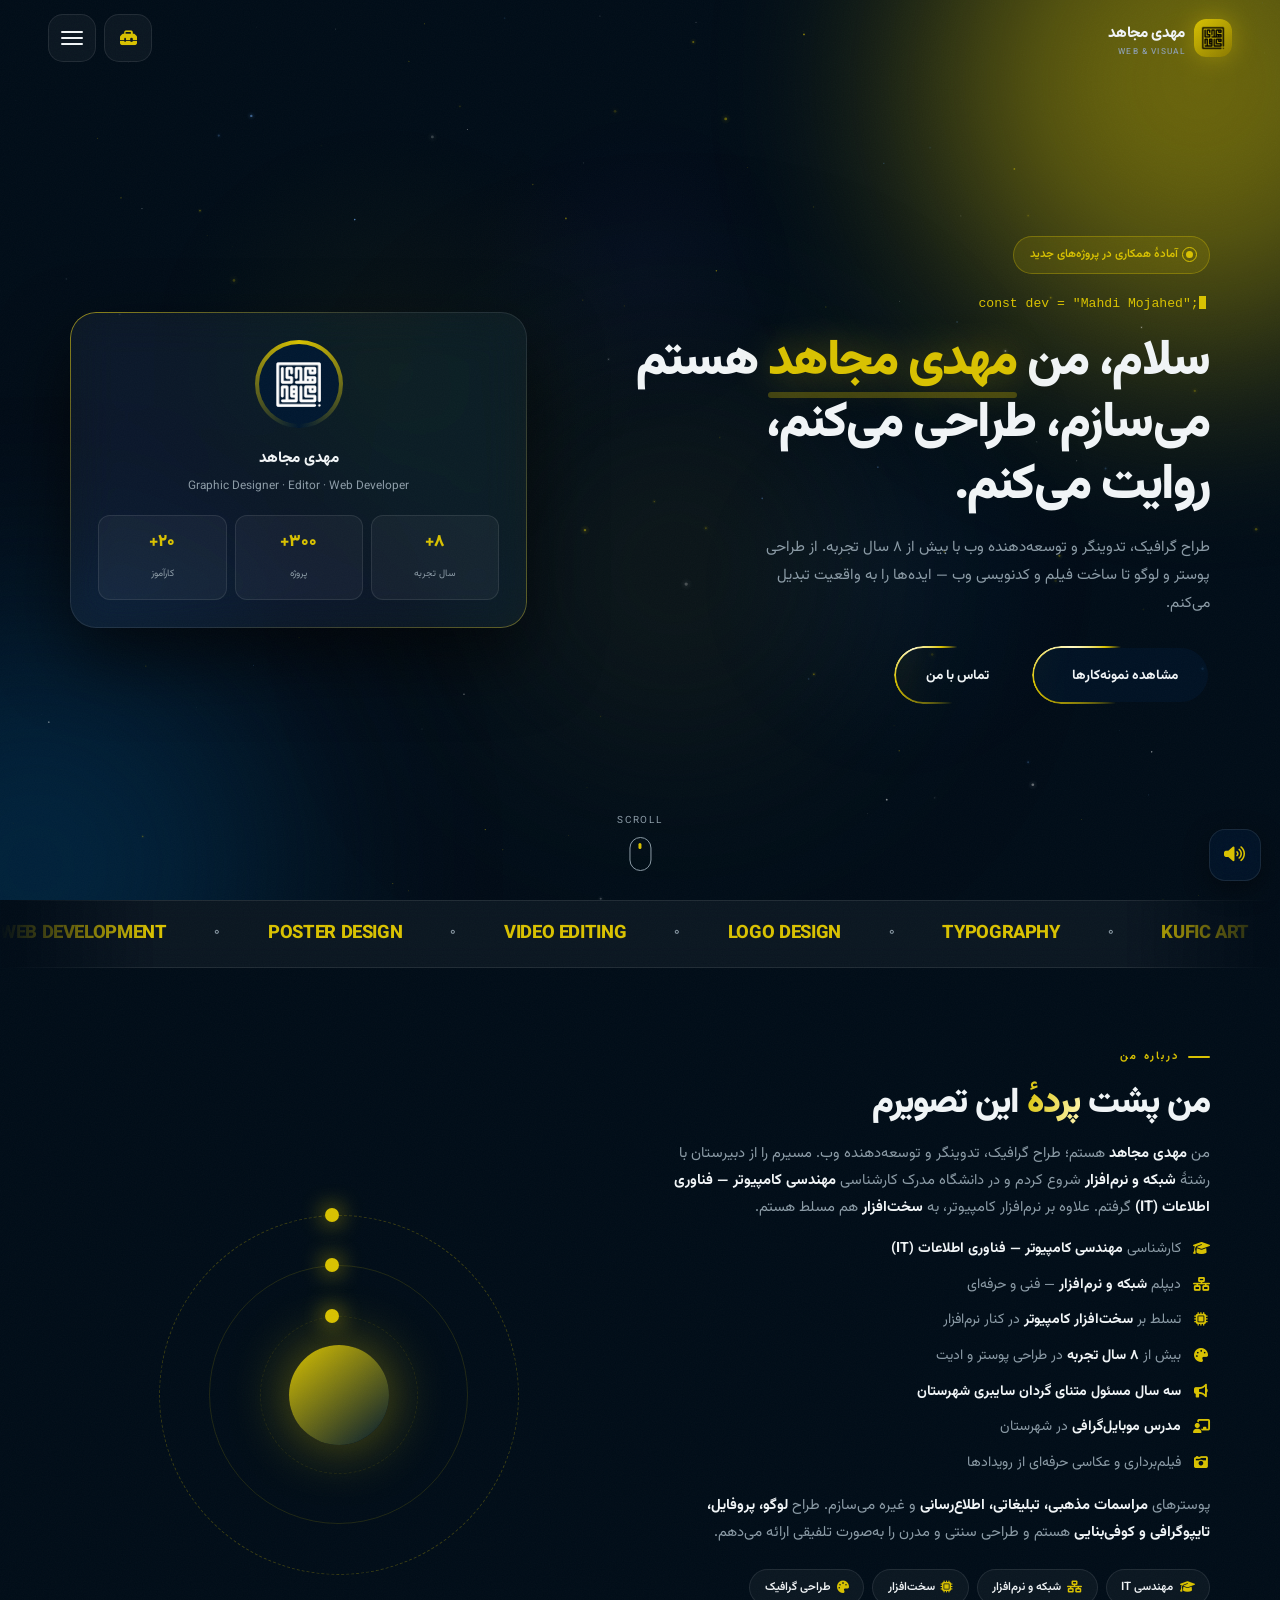
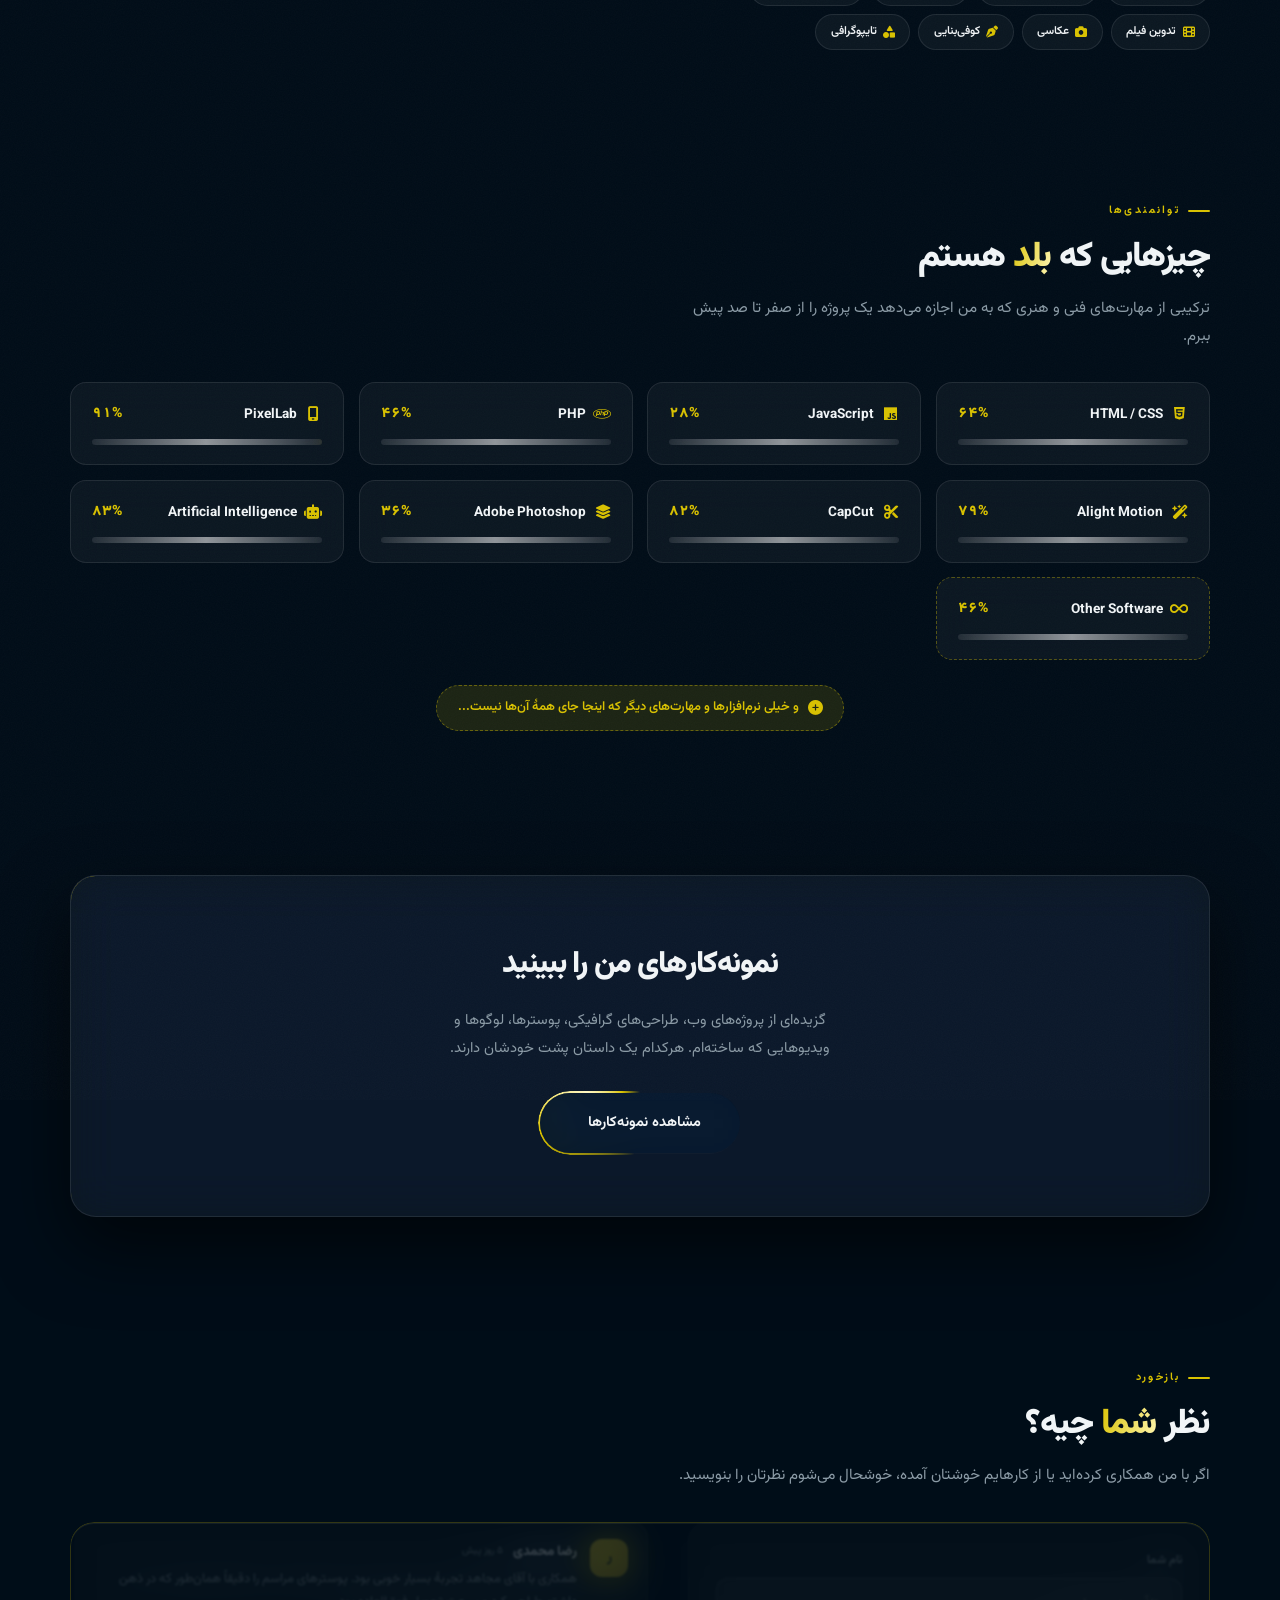
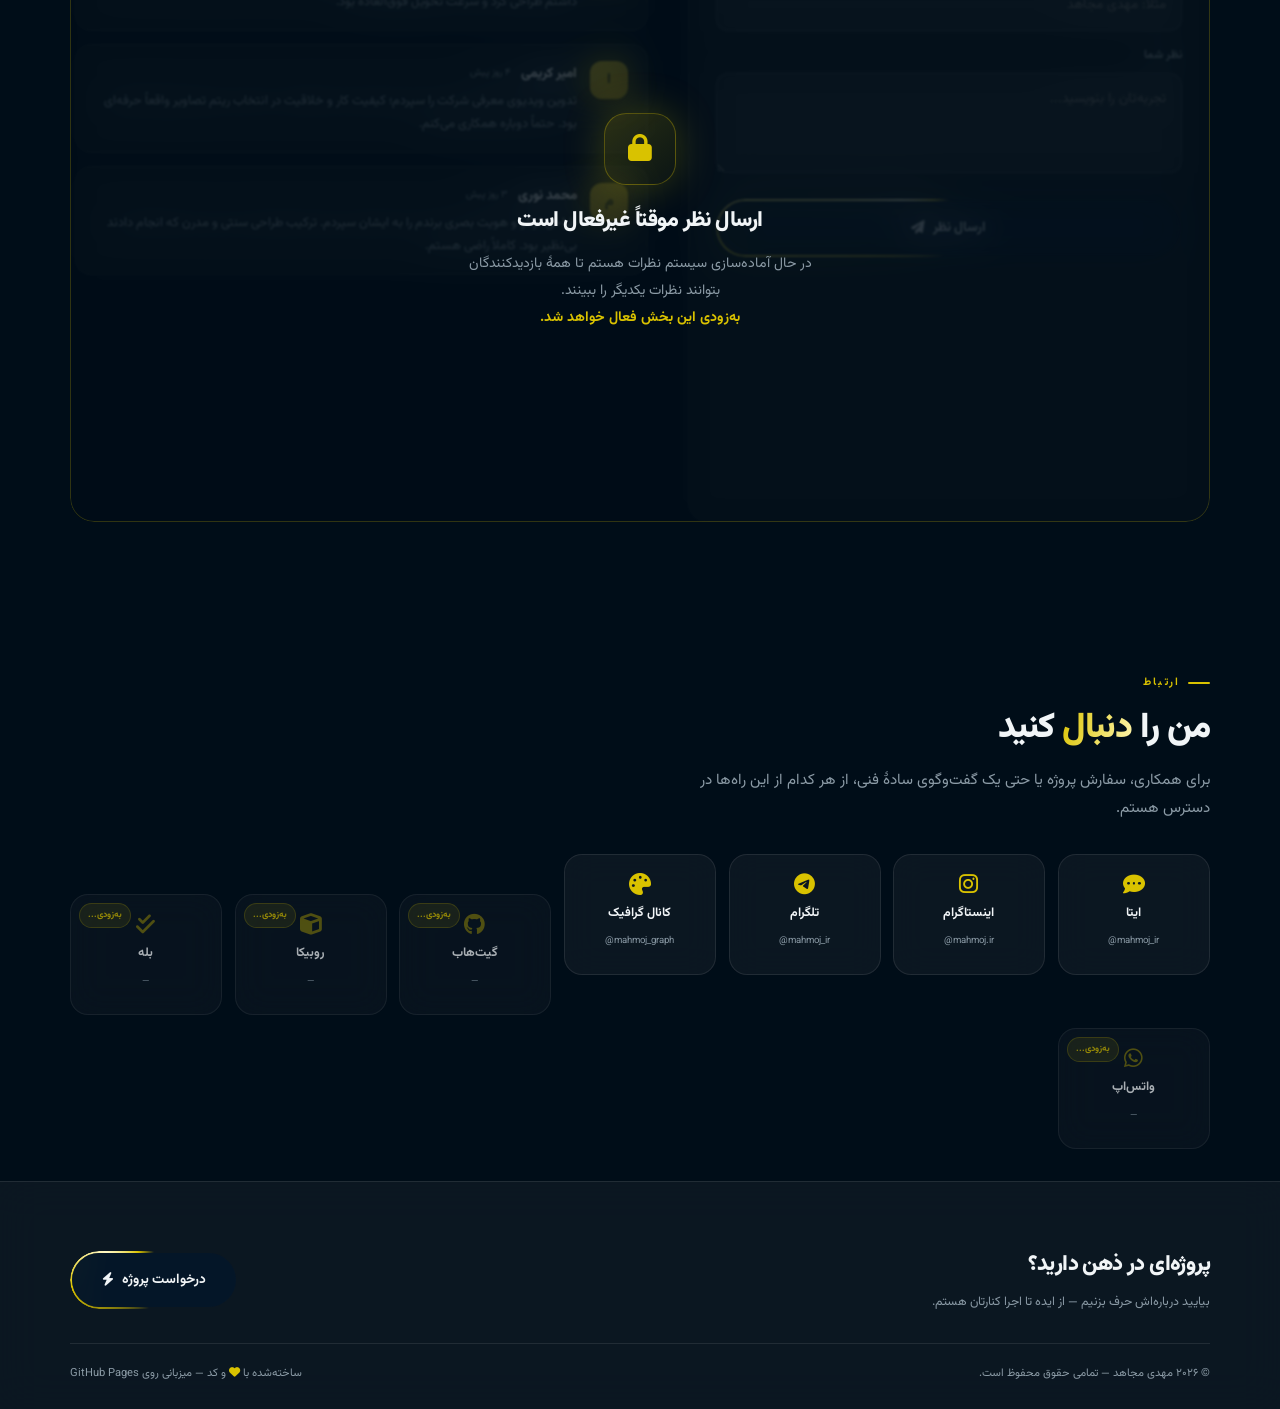
==== index.html @ 0d53bd41 "Update index.html" ====
<!DOCTYPE html>
<html lang="fa" dir="rtl" data-theme="dark">
<head>
<meta charset="UTF-8">
<meta name="viewport" content="width=device-width, initial-scale=1, viewport-fit=cover">
<title>مهدی مجاهد | طراح و توسعه‌دهنده وب</title>
<meta name="description" content="پورتفولیوی مهدی مجاهد — طراحی وب، ادیت فیلم و عکس، پوستر، لوگو و برندینگ">

<link rel="icon" href="img/20261011_025918.ico" type="image/x-icon">
<link rel="shortcut icon" href="img/20261011_025918.ico" type="image/x-icon">
<link rel="apple-touch-icon" href="img/20261011_025918.ico">

<link rel="preconnect" href="https://fonts.googleapis.com">
<link rel="preconnect" href="https://fonts.gstatic.com" crossorigin>
<link href="https://fonts.googleapis.com/css2?family=Vazirmatn:wght@100..900&display=swap" rel="stylesheet">
<link rel="stylesheet" href="https://cdnjs.cloudflare.com/ajax/libs/font-awesome/6.7.2/css/all.min.css">

<script>
  document.documentElement.classList.remove('no-js');
  document.documentElement.classList.add('js');
</script>

<style>
/* ============================================================
   1. TOKENS
   ============================================================ */
*,*::before,*::after{box-sizing:border-box;margin:0;padding:0}

:root{
  --gold:#D9C200;
  --navy:#001830;
  --ink:#1D241D;
  --white:#ffffff;
  --ease:cubic-bezier(.16,1,.3,1);
  --ease-2:cubic-bezier(.34,1.56,.64,1);

  --bg:#000d18;
  --bg-2:#001830;
  --panel:rgba(255,255,255,.045);
  --panel-2:rgba(0,24,48,.55);
  --stroke:rgba(255,255,255,.09);
  --text:#f1f5f7;
  --muted:#8b9ba6;
  --accent-soft:rgba(217,194,0,.13);
  --nav-bg:rgba(0,13,24,.86);
  --shadow:0 30px 70px rgba(0,0,0,.6);
  --glow:0 0 60px rgba(217,194,0,.28);
  --blend:screen;
}

html{
  scroll-behavior:smooth;
  scroll-padding-top:80px;
  -webkit-text-size-adjust:100%;
  overflow-x:clip;
  max-width:100%;
}
@supports not (overflow: clip){
  html{overflow-x:hidden}
}

body{
  font-family:"Vazirmatn",system-ui,sans-serif;
  background:var(--bg);
  color:var(--text);
  min-height:100vh;
  overflow-x:clip;
  max-width:100%;
  width:100%;
  position:relative;
  line-height:1.85;
  -webkit-font-smoothing:antialiased;

  -webkit-user-select:none;
  -moz-user-select:none;
  -ms-user-select:none;
  user-select:none;
  -webkit-touch-callout:none;
  -webkit-tap-highlight-color:transparent;
}
@supports not (overflow: clip){
  body{overflow-x:hidden}
}
body.lock{overflow:hidden}

input, textarea, [contenteditable="true"]{
  -webkit-user-select:text;
  -moz-user-select:text;
  -ms-user-select:text;
  user-select:text;
}

img,video,canvas,svg,iframe{max-width:100%;display:block}
img{-webkit-user-drag:none;user-drag:none;pointer-events:none}

h1,h2,h3,h4,p,a,span,li,b,small,label,strong,em{
  overflow-wrap:anywhere;
  word-wrap:break-word;
  min-width:0;
  max-width:100%;
}

a{color:inherit;text-decoration:none}
button{font:inherit;color:inherit;background:none;border:0;cursor:pointer}
::selection{background:var(--gold);color:#001830}
::-moz-selection{background:var(--gold);color:#001830}

::-webkit-scrollbar{width:9px}
::-webkit-scrollbar-track{background:var(--bg)}
::-webkit-scrollbar-thumb{background:linear-gradient(var(--gold),var(--navy));border-radius:99px}

/* ============================================================
   2. BACKGROUND LAYERS
   ============================================================ */
.bg-layer{position:fixed;inset:0;z-index:-2;pointer-events:none;overflow:hidden}
.aurora{position:absolute;border-radius:50%;filter:blur(110px);opacity:.5;will-change:transform}
.aurora.a{width:min(58vw,520px);height:min(58vw,520px);background:#D9C200;top:-14vw;right:-14vw;animation:float1 22s ease-in-out infinite}
.aurora.b{width:min(52vw,480px);height:min(52vw,480px);background:#003a63;bottom:-16vw;left:-16vw;animation:float2 27s ease-in-out infinite}
.aurora.c{width:min(42vw,380px);height:min(42vw,380px);background:#1D241D;top:42%;left:38%;animation:float3 32s ease-in-out infinite}
@keyframes float1{50%{transform:translateY(8vh) scale(1.12)}}
@keyframes float2{50%{transform:translateY(-7vh) scale(1.15)}}
@keyframes float3{50%{transform:translateY(-6vh) scale(.88)}}

/* بوم ستاره‌های تعاملی */
#stars{
  position:fixed;
  inset:0;
  z-index:-1;
  pointer-events:none;
  opacity:.9;
}

.grain{
  position:fixed;inset:-200%;z-index:9998;pointer-events:none;opacity:.028;
  background-image:url("data:image/svg+xml,%3Csvg xmlns='http://www.w3.org/2000/svg' width='300' height='300'%3E%3Cfilter id='n'%3E%3CfeTurbulence type='fractalNoise' baseFrequency='.85' numOctaves='4'/%3E%3C/filter%3E%3Crect width='100%25' height='100%25' filter='url(%23n)'/%3E%3C/svg%3E");
  animation:grain 8s steps(6) infinite;
}
@keyframes grain{
  0%,100%{transform:translate(0,0)}10%{transform:translate(-4%,-4%)}20%{transform:translate(-8%,3%)}
  30%{transform:translate(3%,-7%)}40%{transform:translate(-3%,7%)}50%{transform:translate(-8%,5%)}
  60%{transform:translate(6%,0)}70%{transform:translate(0,6%)}80%{transform:translate(4%,-4%)}90%{transform:translate(-4%,4%)}
}

.cursor-glow{
  position:fixed;width:min(480px,55vw);height:min(480px,55vw);border-radius:50%;
  background:radial-gradient(circle,rgba(217,194,0,.16),transparent 62%);
  transform:translate(-50%,-50%);pointer-events:none;z-index:9997;
  mix-blend-mode:var(--blend);opacity:0;transition:opacity .5s;
}
body.has-cursor .cursor-glow{opacity:1}
@media (hover: none),(pointer: coarse){
  .cursor-glow{display:none !important}
}

/* ============================================================
   3. ANIMATIONS عمومی
   ============================================================ */
@keyframes spin{to{transform:rotate(360deg)}}
@keyframes shine{to{background-position:220% center}}
@keyframes angleSpin{to{--a:360deg}}
@keyframes cardFloat{50%{transform:translateY(-12px)}}
@keyframes barSweep{60%,100%{transform:translateX(100%)}}
@keyframes popIn{from{opacity:0;transform:translateY(20px)}}
@keyframes ping{to{transform:scale(2.6);opacity:0}}
@keyframes blink{50%{opacity:0}}
@keyframes wheel{50%{transform:translateY(11px);opacity:.2}}
@keyframes underline{to{transform:scaleX(1)}}
@keyframes marquee{to{transform:translateX(-50%)}}
@keyframes markGlow{50%{box-shadow:0 0 44px rgba(217,194,0,.85)}}

/* ============================================================
   4. PROGRESS + HEADER
   ============================================================ */
.progress{
  position:fixed;top:0;right:0;height:3px;width:0;z-index:200;
  background:linear-gradient(90deg,var(--gold),#fff,var(--gold));
  box-shadow:0 0 18px rgba(217,194,0,.8);
  transition:width .12s linear;
}

.header{
  position:fixed;top:0;right:0;left:0;
  z-index:130;
  display:flex;align-items:center;justify-content:space-between;
  padding:.9rem clamp(1rem,4vw,3rem);
  transition:padding .4s var(--ease),background .4s var(--ease);
  will-change:padding;
}
.header.scrolled{
  padding:.55rem clamp(1rem,4vw,3rem);
  background:var(--nav-bg);
  backdrop-filter:blur(20px) saturate(180%);
  -webkit-backdrop-filter:blur(20px) saturate(180%);
  border-bottom:1px solid var(--stroke);
}
body.lock .header.scrolled{
  background:transparent;
  border-bottom-color:transparent;
  backdrop-filter:none;
  -webkit-backdrop-filter:none;
}

.logo{display:flex;align-items:center;gap:.55rem;font-weight:800;font-size:.95rem;letter-spacing:-.02em;min-width:0}
.logo-mark{
  width:38px;height:38px;border-radius:12px;display:grid;place-items:center;
  background:linear-gradient(140deg,var(--gold),#8a7a00);
  color:#001830;flex:none;overflow:hidden;
  box-shadow:0 0 26px rgba(217,194,0,.45);
  animation:markGlow 4s ease-in-out infinite;
}
.logo-mark img{width:68%;height:68%;object-fit:contain;filter:invert(1) brightness(.1)}
.logo small{display:block;font-size:.52rem;font-weight:500;color:var(--muted);letter-spacing:.14em;line-height:1.2}

/* گروه دکمه‌های سمت چپ هدر */
.header-actions{
  display:flex;
  align-items:center;
  gap:.5rem;
  flex:none;
}

/* دکمه‌ی مربعی مشترک — شبیه همبرگری */
.icon-btn{
  position:relative;
  width:48px;
  height:48px;
  border-radius:15px;
  display:grid;
  place-items:center;
  flex:none;
  background:var(--panel);
  border:1px solid var(--stroke);
  backdrop-filter:blur(14px);
  -webkit-backdrop-filter:blur(14px);
  color:var(--gold);
  font-size:1.05rem;
  text-decoration:none;
  cursor:pointer;
  transition:background .3s var(--ease),
             border-color .3s var(--ease),
             box-shadow .3s var(--ease),
             transform .3s var(--ease);
  -webkit-tap-highlight-color:transparent;
  overflow:hidden;
}
.icon-btn i{
  position:relative;
  z-index:1;
  transition:transform .4s var(--ease-2);
}
.icon-btn:hover{
  background:var(--accent-soft);
  border-color:var(--gold);
  box-shadow:0 0 22px rgba(217,194,0,.35);
}
.icon-btn:hover i{
  transform:rotate(-8deg) scale(1.12);
}
.icon-btn:active{transform:scale(.94)}

/* ضربان ملایم طلایی روی دکمه‌ی جعبه‌ابزار */
.icon-btn.tools-btn::after{
  content:"";
  position:absolute;
  inset:-2px;
  border-radius:inherit;
  border:1px solid var(--gold);
  opacity:0;
  pointer-events:none;
  animation:toolPulse 3.5s ease-out infinite;
}
@keyframes toolPulse{
  0%,55%,100%{opacity:0;transform:scale(1)}
  15%{opacity:.55}
  35%{opacity:0;transform:scale(1.18)}
}

.burger{
  position:relative;z-index:140;width:48px;height:48px;border-radius:15px;
  display:grid;place-items:center;flex:none;
  background:var(--panel);border:1px solid var(--stroke);
  backdrop-filter:blur(14px);-webkit-backdrop-filter:blur(14px);
  transition:background .3s;
}
.burger:hover{background:var(--accent-soft)}
.burger:active{transform:scale(.94)}
.burger i{
  display:block;position:absolute;height:2px;width:22px;border-radius:9px;
  background:var(--text);transition:.4s var(--ease);
}
.burger i:nth-child(1){transform:translateY(-6px)}
.burger i:nth-child(3){transform:translateY(6px)}
.burger.open i:nth-child(1){transform:rotate(45deg)}
.burger.open i:nth-child(2){opacity:0;transform:scaleX(0)}
.burger.open i:nth-child(3){transform:rotate(-45deg)}

/* ============================================================
   5. NAV
   ============================================================ */
.nav{
  position:fixed;inset:0;z-index:110;
  background:var(--nav-bg);
  backdrop-filter:blur(28px) saturate(180%);
  -webkit-backdrop-filter:blur(28px) saturate(180%);
  opacity:0;visibility:hidden;transform:translateY(-20px);
  transition:opacity .45s var(--ease),visibility .45s var(--ease),transform .55s var(--ease);
  pointer-events:none;
  display:flex;flex-direction:column;justify-content:center;
  padding:clamp(2rem,7vw,5rem);
  overflow-y:auto;overflow-x:clip;
  max-width:100vw;max-height:100vh;
}
.nav.open{opacity:1;visibility:visible;transform:translateY(0);pointer-events:auto}

.nav-list{list-style:none;display:flex;flex-direction:column;gap:.15rem;width:100%}
.nav-list li{overflow:hidden;width:100%}
.nav-list a{
  display:inline-flex;align-items:center;gap:.75rem;
  font-size:clamp(1.15rem,3.4vw,2.1rem);font-weight:800;letter-spacing:-.025em;
  padding:.3rem 0;color:var(--text);
  transform:translateY(110%);opacity:0;
  transition:transform .7s var(--ease),opacity .7s var(--ease),color .3s;
  max-width:100%;
}
.nav.open .nav-list a{transform:translateY(0);opacity:1}
.nav-list li:nth-child(1) a{transition-delay:.1s}
.nav-list li:nth-child(2) a{transition-delay:.15s}
.nav-list li:nth-child(3) a{transition-delay:.2s}
.nav-list li:nth-child(4) a{transition-delay:.25s}
.nav-list li:nth-child(5) a{transition-delay:.3s}
.nav-list li:nth-child(6) a{transition-delay:.35s}
.nav-list li:nth-child(7) a{transition-delay:.4s}
.nav-list a::before{
  content:"";width:0;height:3px;border-radius:9px;background:var(--gold);
  transition:width .4s var(--ease);flex:none;
}
.nav-list a:hover{color:var(--gold)}
.nav-list a:hover::before{width:clamp(22px,5vw,50px)}

/* ============================================================
   6. LAYOUT
   ============================================================ */
main{position:relative;z-index:1;overflow-x:clip}
section{
  padding:clamp(3rem,8vh,6rem) clamp(1rem,3.5vw,3rem);
  position:relative;overflow-x:clip;
}
.wrap{max-width:1140px;margin:0 auto;width:100%}

.eyebrow{
  display:inline-flex;align-items:center;gap:.5rem;
  font-size:.68rem;font-weight:700;letter-spacing:.2em;
  color:var(--gold);text-transform:uppercase;margin-bottom:.85rem;
}
.eyebrow::before{content:"";width:22px;height:2px;background:var(--gold);border-radius:9px;flex:none}

h2.title{
  font-size:clamp(1.2rem,3.6vw,2.2rem);font-weight:900;letter-spacing:-.028em;
  line-height:1.3;margin-bottom:.85rem;
}
h2.title em{
  font-style:normal;
  background:linear-gradient(105deg,var(--gold),#fff6b0,var(--gold));
  background-size:220% auto;
  -webkit-background-clip:text;background-clip:text;color:transparent;
  animation:shine 5s linear infinite;
}

.lead{color:var(--muted);font-size:clamp(.85rem,1.2vw,.95rem);max-width:60ch}

/* ============================================================
   7. REVEAL (اسکرول مداوم)
   ============================================================ */
[data-reveal]{
  opacity:0;transform:translateY(40px);
  transition:opacity .85s var(--ease),transform .85s var(--ease);
  transition-delay:var(--d,0s);
  will-change:opacity,transform;
}
[data-reveal="right"]{transform:translateY(55px)}
[data-reveal="left"]{transform:translateY(45px)}
[data-reveal="scale"]{transform:translateY(30px) scale(.94)}
[data-reveal].in{opacity:1;transform:none}

html.no-js [data-reveal]{
  opacity:1 !important;
  transform:none !important;
}

/* ============================================================
   8. BUTTONS
   ============================================================ */
@property --btn-angle {
  syntax: "<angle>";
  initial-value: 0deg;
  inherits: false;
}

.btn{
  position:relative;display:inline-flex;padding:2px;border-radius:999px;
  overflow:hidden;isolation:isolate;cursor:pointer;flex:none;max-width:100%;
}
.btn::before{
  content:"";
  position:absolute;inset:0;border-radius:inherit;padding:2px;
  background:conic-gradient(
    from var(--btn-angle),
    transparent 0deg, transparent 190deg,
    var(--gold) 265deg, #fff8c4 300deg, var(--gold) 330deg,
    transparent 360deg
  );
  -webkit-mask:
    linear-gradient(#000 0 0) content-box,
    linear-gradient(#000 0 0);
  -webkit-mask-composite: xor;
  mask:
    linear-gradient(#000 0 0) content-box,
    linear-gradient(#000 0 0);
  mask-composite: exclude;
  animation: btnSpin 3.6s linear infinite;
  z-index: 0;
  pointer-events: none;
}
.btn:nth-child(even)::before{animation-duration:4.6s;animation-direction:reverse}
@keyframes btnSpin{to{--btn-angle:360deg}}

.btn > span{
  position:relative;z-index:1;
  flex:1 1 auto;
  display:inline-flex;align-items:center;justify-content:center;gap:.5rem;
  padding:.85rem 1.8rem;border-radius:999px;
  background:var(--panel-2);
  border:1px solid transparent;
  backdrop-filter:blur(16px) saturate(180%);
  -webkit-backdrop-filter:blur(16px) saturate(180%);
  font-weight:700;font-size:.85rem;white-space:nowrap;
  text-align:center;min-width:0;
  transition:background .4s var(--ease),color .4s,letter-spacing .4s var(--ease);
}
.btn:hover > span{background:var(--accent-soft);color:var(--gold);letter-spacing:.02em}
.btn:active{transform:scale(.97)}
.btn.ghost > span{background:transparent}
.btn.big > span{padding:1rem 2.4rem;font-size:.9rem}

.btn > span::after{
  content:"";position:absolute;top:0;bottom:0;width:45%;
  background:linear-gradient(100deg,transparent,rgba(255,255,255,.28),transparent);
  transform:translateX(-260%) skewX(-18deg);
  transition:transform .9s var(--ease);
}
.btn:hover > span::after{transform:translateX(260%) skewX(-18deg)}

.form-card > .btn{ width: 100%; }
.form-card > .btn > span{ width: 100%; }

/* ============================================================
   9. HERO
   ============================================================ */
.hero{
  min-height:100svh;display:flex;align-items:center;
  padding-top:7rem;
}
.hero-grid{
  display:grid;grid-template-columns:1.15fr .85fr;
  gap:clamp(2rem,5vw,4.5rem);align-items:center;
}
.hero-grid > *{min-width:0;max-width:100%}

.badge{
  display:inline-flex;align-items:center;gap:.5rem;
  padding:.45rem 1rem;border-radius:999px;
  background:var(--accent-soft);border:1px solid rgba(217,194,0,.32);
  font-size:.72rem;font-weight:600;color:var(--gold);margin-bottom:1.2rem;
  backdrop-filter:blur(10px);-webkit-backdrop-filter:blur(10px);
  max-width:100%;
}
.pulse-dot{width:7px;height:7px;border-radius:50%;background:var(--gold);position:relative;flex:none}
.pulse-dot::after{
  content:"";position:absolute;inset:-4px;border-radius:50%;
  border:1px solid var(--gold);animation:ping 1.8s ease-out infinite;
}

h1.hero-title{
  font-size:clamp(1.4rem,5vw,3.1rem);font-weight:900;
  line-height:1.25;letter-spacing:-.03em;margin-bottom:1rem;
  word-break:break-word;
}
h1.hero-title em{
  font-style:normal;position:relative;color:var(--gold);
  text-shadow:0 0 42px rgba(217,194,0,.45);
}
h1.hero-title em::after{
  content:"";position:absolute;right:0;left:0;bottom:.06em;height:.12em;
  background:var(--gold);opacity:.28;border-radius:9px;
  transform:scaleX(0);transform-origin:right;
  animation:underline 1.1s var(--ease) 1.1s forwards;
}

.hero-sub{font-size:clamp(.82rem,1.3vw,.95rem);color:var(--muted);max-width:52ch;margin-bottom:1.8rem}
.hero-cta{display:flex;gap:.7rem;flex-wrap:wrap;align-items:center;width:100%}
.hero-cta > *{min-width:0}

.type-line{
  font-family:ui-monospace,monospace;font-size:clamp(.68rem,1.8vw,.82rem);color:var(--gold);
  margin-bottom:.9rem;min-height:1.6em;direction:ltr;text-align:right;
  overflow:hidden;text-overflow:ellipsis;white-space:nowrap;max-width:100%;
}
.type-line .caret{
  display:inline-block;width:7px;height:1em;vertical-align:-2px;
  background:var(--gold);margin-right:4px;animation:blink 1s steps(2) infinite;
}

.hero-card{
  position:relative;border-radius:26px;padding:1.7rem;
  background:var(--panel);border:1px solid var(--stroke);
  backdrop-filter:blur(22px) saturate(170%);
  -webkit-backdrop-filter:blur(22px) saturate(170%);
  box-shadow:var(--shadow);
  animation:cardFloat 7s ease-in-out infinite;
  min-width:0;max-width:100%;
}
.hero-card::before{
  content:"";position:absolute;inset:-1px;border-radius:inherit;padding:1px;
  background:linear-gradient(140deg,rgba(217,194,0,.6),transparent 40%,transparent 60%,rgba(217,194,0,.35));
  -webkit-mask:linear-gradient(#000 0 0) content-box,linear-gradient(#000 0 0);
  -webkit-mask-composite:xor;mask-composite:exclude;pointer-events:none;
}
.avatar-ring{
  width:88px;height:88px;border-radius:50%;margin:0 auto 1rem;
  display:grid;place-items:center;position:relative;
  background:conic-gradient(from 0deg,var(--gold),#001830,var(--gold));
  animation:spin 7s linear infinite;
}
.avatar-inner{
  position:absolute;inset:4px;border-radius:50%;background:var(--bg-2);
  display:grid;place-items:center;overflow:hidden;
  animation:spin 7s linear infinite reverse;
}
.avatar-inner img{width:66%;height:66%;object-fit:contain}
.hero-card h3{text-align:center;font-size:.95rem;font-weight:800;margin-bottom:.2rem}
.hero-card p.role{text-align:center;color:var(--muted);font-size:.74rem;margin-bottom:1.1rem}

.stat-row{display:grid;grid-template-columns:repeat(3,1fr);gap:.5rem}
.stat{
  text-align:center;padding:.7rem .25rem;border-radius:12px;
  background:var(--panel);border:1px solid var(--stroke);
  transition:.4s var(--ease);min-width:0;
}
.stat:hover{transform:translateY(-5px);border-color:rgba(217,194,0,.4);background:var(--accent-soft)}
.stat b{display:block;font-size:1.05rem;font-weight:900;color:var(--gold)}
.stat span{font-size:.6rem;color:var(--muted)}

.scroll-hint{
  position:absolute;bottom:1.8rem;right:50%;transform:translateX(50%);
  display:flex;flex-direction:column;align-items:center;gap:.4rem;
  font-size:.62rem;color:var(--muted);letter-spacing:.2em;
}
.mouse{
  width:22px;height:34px;border-radius:99px;border:1.5px solid var(--muted);
  display:grid;justify-items:center;padding-top:5px;
}
.mouse i{width:3px;height:6px;border-radius:9px;background:var(--gold);animation:wheel 1.7s ease-in-out infinite}

/* ============================================================
   10. MARQUEE
   ============================================================ */
.marquee{
  direction:ltr;overflow:hidden;padding:1rem 0;
  border-top:1px solid var(--stroke);border-bottom:1px solid var(--stroke);
  background:var(--panel);
  backdrop-filter:blur(12px);-webkit-backdrop-filter:blur(12px);
  -webkit-mask-image:linear-gradient(90deg,transparent,#000 12%,#000 88%,transparent);
  mask-image:linear-gradient(90deg,transparent,#000 12%,#000 88%,transparent);
}
.marquee-track{display:flex;gap:clamp(1.5rem,4vw,3rem);width:max-content;animation:marquee 26s linear infinite}
.marquee:hover .marquee-track{animation-play-state:paused}
.marquee-track span{
  font-size:clamp(.72rem,1.7vw,1.15rem);font-weight:800;white-space:nowrap;
  color:transparent;-webkit-text-stroke:1px var(--muted);letter-spacing:-.02em;
  transition:color .4s;
}
.marquee-track span:nth-child(odd){color:var(--gold);-webkit-text-stroke:0}
.marquee-track span:hover{color:var(--gold);-webkit-text-stroke:0}

/* ============================================================
   11. ABOUT
   ============================================================ */
.about-grid{
  display:grid;grid-template-columns:1fr 1fr;
  gap:clamp(2rem,5vw,4rem);align-items:center;
}
.about-grid > *{min-width:0;max-width:100%}

.about-text p{color:var(--muted);margin-bottom:.9rem;font-size:clamp(.82rem,1.2vw,.92rem)}
.about-text strong{color:var(--text);font-weight:700}

.resume-items{list-style:none;display:flex;flex-direction:column;gap:.6rem;margin-bottom:1rem}
.resume-items li{
  display:flex;align-items:flex-start;gap:.7rem;
  color:var(--muted);font-size:clamp(.8rem,1.1vw,.88rem);
}
.resume-items li i{
  color:var(--gold);font-size:.85rem;margin-top:.35rem;flex:none;
  width:1.1rem;text-align:center;
}
.resume-items li strong{color:var(--text)}

.chips{display:flex;flex-wrap:wrap;gap:.5rem;margin-top:1.4rem}
.chip{
  display:inline-flex;align-items:center;gap:.4rem;
  padding:.42rem .9rem;border-radius:999px;font-size:.72rem;font-weight:600;
  background:var(--panel);border:1px solid var(--stroke);
  backdrop-filter:blur(10px);-webkit-backdrop-filter:blur(10px);
  transition:.35s var(--ease);cursor:default;
}
.chip i{color:var(--gold);font-size:.75rem}
.chip:hover{transform:translateY(-3px) scale(1.04);border-color:var(--gold);color:var(--gold);box-shadow:var(--glow)}

.about-visual{position:relative;aspect-ratio:1;width:100%;max-width:min(100%,360px);margin-inline:auto}
.orbit{
  position:absolute;inset:0;border-radius:50%;
  border:1px dashed rgba(217,194,0,.25);
  animation:spin 30s linear infinite;
  will-change:transform;
}
.orbit:nth-child(2){inset:14%;animation-duration:22s;animation-direction:reverse;border-style:solid;border-color:rgba(217,194,0,.14)}
.orbit:nth-child(3){inset:28%;animation-duration:16s;border-color:rgba(217,194,0,.1)}
.orbit i{
  position:absolute;top:-8px;right:50%;width:14px;height:14px;border-radius:50%;
  background:var(--gold);box-shadow:0 0 22px var(--gold);
}
.core{
  position:absolute;inset:36%;border-radius:50%;
  background:linear-gradient(140deg,var(--gold),#001830);
  display:grid;place-items:center;
  box-shadow:0 0 60px rgba(217,194,0,.45);
  animation:cardFloat 6s ease-in-out infinite;
  overflow:hidden;padding:14%;
}
.core img{width:100%;height:100%;object-fit:contain}

/* ============================================================
   12. SKILLS
   ============================================================ */
.skills-grid{
  display:grid;
  grid-template-columns:repeat(auto-fit,minmax(min(100%,260px),1fr));
  gap:.9rem;margin-top:2rem;
}
.skill{
  padding:1.15rem 1.3rem;border-radius:16px;
  background:var(--panel);border:1px solid var(--stroke);
  backdrop-filter:blur(16px);-webkit-backdrop-filter:blur(16px);
  transition:.45s var(--ease);position:relative;overflow:hidden;
  min-width:0;
}
.skill::before{
  content:"";position:absolute;inset:0;opacity:0;transition:.45s;
  background:radial-gradient(400px circle at var(--mx,50%) var(--my,50%),rgba(217,194,0,.13),transparent 45%);
}
.skill:hover::before{opacity:1}
.skill:hover{transform:translateY(-5px);border-color:rgba(217,194,0,.45);box-shadow:var(--shadow)}

.skill-top{display:flex;justify-content:space-between;align-items:center;margin-bottom:.75rem;position:relative;gap:.5rem}
.skill-name{font-weight:700;font-size:.85rem;display:flex;align-items:center;gap:.5rem;min-width:0}
.skill-name i{font-style:normal;font-size:.9rem;flex:none;color:var(--gold);width:1.1rem;text-align:center}
.skill-num{font-weight:900;color:var(--gold);font-size:.88rem;font-variant-numeric:tabular-nums;flex:none}
.skill-bar{height:6px;border-radius:99px;background:var(--stroke);overflow:hidden;position:relative}
.skill-bar i{
  display:block;height:100%;width:0;border-radius:99px;
  background:linear-gradient(90deg,var(--gold),#fff2a0,var(--gold));
  background-size:200% auto;
  box-shadow:0 0 18px rgba(217,194,0,.6);
  transition:width 1.6s var(--ease);
  animation:shine 3s linear infinite;
}
.skill-bar i::after{
  content:"";position:absolute;top:0;bottom:0;left:0;right:0;
  background:linear-gradient(90deg,transparent,rgba(255,255,255,.5),transparent);
  transform:translateX(-100%);animation:barSweep 2.4s ease-in-out infinite;
}

.skill.skill-more{
  border-style:dashed;
  border-color:rgba(217,194,0,.35);
}
.skill.skill-more .skill-bar i{
  background:repeating-linear-gradient(
    90deg,
    var(--gold) 0,
    var(--gold) 6px,
    rgba(217,194,0,.25) 6px,
    rgba(217,194,0,.25) 12px
  );
  background-size:auto;
  animation:none;
}

.skills-note-wrap{
  text-align:center;
  width:100%;
}
.skills-note{
  display:inline-flex;
  align-items:center;
  justify-content:center;
  gap:.55rem;
  margin:1.6rem auto 0;
  padding:.7rem 1.3rem;
  border-radius:99px;
  background:var(--accent-soft);
  border:1px dashed rgba(217,194,0,.4);
  color:var(--gold);
  font-size:.8rem;
  font-weight:600;
  text-align:center;
  max-width:100%;
  line-height:1.7;
}
.skills-note i{
  font-size:.95rem;
  flex:none;
  animation:markGlow 3s ease-in-out infinite;
}

/* ============================================================
   13. CTA
   ============================================================ */
.cta-box{
  position:relative;border-radius:26px;padding:clamp(2rem,5vw,3.8rem);
  text-align:center;overflow:hidden;
  background:var(--panel);border:1px solid var(--stroke);
  backdrop-filter:blur(22px) saturate(170%);
  -webkit-backdrop-filter:blur(22px) saturate(170%);
  box-shadow:var(--shadow);
}
.cta-box::before{
  content:"";position:absolute;inset:-2px;border-radius:inherit;padding:1.5px;
  background:conic-gradient(from var(--a,0deg),transparent 0 65%,var(--gold) 80%,transparent 100%);
  -webkit-mask:linear-gradient(#000 0 0) content-box,linear-gradient(#000 0 0);
  -webkit-mask-composite:xor;mask-composite:exclude;
  animation:angleSpin 6s linear infinite;pointer-events:none;
}
@property --a{syntax:"<angle>";initial-value:0deg;inherits:false}

.cta-box h2{
  font-size:clamp(1.1rem,3.2vw,1.9rem);font-weight:900;
  letter-spacing:-.028em;margin-bottom:.9rem;position:relative;
}
.cta-box p{color:var(--muted);max-width:48ch;margin:0 auto 1.8rem;position:relative;font-size:clamp(.82rem,1.2vw,.92rem)}

/* ============================================================
   14. COMMENTS (غیرفعال)
   ============================================================ */
.comments-wrap{
  position:relative;
  margin-top:2rem;
  border-radius:24px;
  overflow:hidden;
}

.comments-grid{
  display:grid;grid-template-columns:.95fr 1.05fr;
  gap:clamp(1.5rem,4vw,2.5rem);
  align-items:stretch;
  filter:blur(1.2px) saturate(.7);
  opacity:.55;
  transition:filter .4s var(--ease),opacity .4s var(--ease);
  pointer-events:none;
}
.comments-grid > *{min-width:0;max-width:100%}

.form-card{
  padding:clamp(1.2rem,3.5vw,1.7rem);border-radius:20px;
  background:var(--panel);border:1px solid var(--stroke);
  backdrop-filter:blur(18px);-webkit-backdrop-filter:blur(18px);
  display:flex;flex-direction:column;
}
.field{margin-bottom:.9rem;position:relative}
.field label{display:block;font-size:.72rem;font-weight:700;color:var(--muted);margin-bottom:.4rem}
.field input,.field textarea{
  width:100%;padding:.8rem .95rem;border-radius:12px;
  background:var(--panel);border:1px solid var(--stroke);
  color:var(--text);font:inherit;font-size:.85rem;
  transition:.35s var(--ease);resize:vertical;
}
.field textarea{min-height:100px;flex:1}
.form-msg{font-size:.75rem;margin-top:.7rem;min-height:1.3em;color:var(--gold)}

.comments-list{
  display:flex;flex-direction:column;gap:.8rem;
  overflow-y:auto;padding-left:.3rem;
}
.comment{
  padding:1rem 1.15rem;border-radius:16px;
  background:var(--panel);border:1px solid var(--stroke);
  backdrop-filter:blur(14px);-webkit-backdrop-filter:blur(14px);
  display:flex;gap:.85rem;align-items:flex-start;
  flex:0 0 auto;
}
.c-avatar{
  width:38px;height:38px;border-radius:12px;flex:none;display:grid;place-items:center;
  font-weight:900;color:#001830;font-size:.88rem;
  background:linear-gradient(140deg,var(--gold),#a89300);
}
.c-body{flex:1;min-width:0}
.c-head{display:flex;align-items:center;gap:.6rem;flex-wrap:wrap;margin-bottom:.25rem}
.c-name{font-weight:800;font-size:.85rem}
.c-time{font-size:.62rem;color:var(--muted)}
.c-text{font-size:.8rem;color:var(--muted);line-height:1.8;word-break:break-word}

/* لایه‌ی شیشه‌ای روی بخش نظرات */
.comments-disabled{
  position:absolute;
  inset:0;
  display:grid;
  place-items:center;
  text-align:center;
  padding:clamp(1.5rem,4vw,2.5rem);
  border-radius:24px;
  background:rgba(0,13,24,.62);
  backdrop-filter:blur(18px) saturate(140%);
  -webkit-backdrop-filter:blur(18px) saturate(140%);
  border:1px solid rgba(217,194,0,.22);
  box-shadow:inset 0 1px 0 rgba(255,255,255,.06),
             0 30px 60px rgba(0,0,0,.5);
  z-index:5;
  animation:disabledPulse 5s ease-in-out infinite;
}
@keyframes disabledPulse{
  0%,100%{border-color:rgba(217,194,0,.22);box-shadow:inset 0 1px 0 rgba(255,255,255,.06),0 30px 60px rgba(0,0,0,.5)}
  50%{border-color:rgba(217,194,0,.4);box-shadow:inset 0 1px 0 rgba(255,255,255,.06),0 30px 60px rgba(0,0,0,.5),0 0 40px rgba(217,194,0,.15)}
}
.comments-disabled-inner{
  max-width:520px;
  position:relative;
  z-index:2;
}
.comments-disabled-icon{
  width:72px;
  height:72px;
  margin:0 auto 1.1rem;
  border-radius:22px;
  display:grid;
  place-items:center;
  background:linear-gradient(140deg,rgba(217,194,0,.18),rgba(217,194,0,.05));
  border:1px solid rgba(217,194,0,.32);
  color:var(--gold);
  font-size:1.7rem;
  box-shadow:0 0 40px rgba(217,194,0,.25);
  animation:cardFloat 4s ease-in-out infinite;
}
.comments-disabled h3{
  font-size:clamp(1rem,2.4vw,1.35rem);
  font-weight:900;
  letter-spacing:-.025em;
  margin-bottom:.55rem;
  color:var(--text);
}
.comments-disabled p{
  font-size:clamp(.8rem,1.15vw,.88rem);
  color:var(--muted);
  line-height:1.9;
  max-width:44ch;
  margin:0 auto;
}
.comments-disabled p strong{
  color:var(--gold);
  font-weight:700;
}

@media (min-width: 901px){
  .form-card{ height: 600px; }
  .comments-list{ height: 600px; max-height: 600px; }
}

/* ============================================================
   15. SOCIAL
   ============================================================ */
.social-grid{
  display:grid;
  grid-template-columns:repeat(auto-fit,minmax(min(100%,140px),1fr));
  gap:.8rem;margin-top:2rem;
}
.social{
  position:relative;padding:1.2rem .8rem;border-radius:18px;text-align:center;
  background:var(--panel);border:1px solid var(--stroke);
  backdrop-filter:blur(16px);-webkit-backdrop-filter:blur(16px);
  overflow:hidden;transition:.5s var(--ease);min-width:0;
}
.social::before{
  content:"";position:absolute;inset:0;opacity:0;
  background:linear-gradient(140deg,var(--accent-soft),transparent);
  transition:.5s;
}
.social:hover::before{opacity:1}
.social:hover{transform:translateY(-6px);border-color:var(--gold);box-shadow:var(--glow)}
.social i{font-size:1.35rem;display:block;margin-bottom:.4rem;position:relative;transition:.5s var(--ease-2);color:var(--gold)}
.social:hover i{transform:scale(1.18)}
.social b{display:block;font-size:.78rem;font-weight:700;position:relative}
.social small{font-size:.6rem;color:var(--muted);position:relative}

.social.coming-soon{opacity:.7;cursor:default}
.social.coming-soon:hover{transform:none;border-color:var(--stroke);box-shadow:none}
.social.coming-soon i{opacity:.5}
.social .soon-tag{
  position:absolute;top:.5rem;left:.5rem;
  font-size:.55rem;font-weight:700;
  padding:.2rem .5rem;border-radius:99px;
  background:var(--accent-soft);color:var(--gold);
  border:1px solid rgba(217,194,0,.25);
}

/* ============================================================
   16. FOOTER
   ============================================================ */
footer{
  position:relative;z-index:1;
  padding:clamp(2.2rem,6vw,4rem) clamp(1rem,3.5vw,3rem) 1.5rem;
  border-top:1px solid var(--stroke);
  background:var(--panel);
  backdrop-filter:blur(20px);-webkit-backdrop-filter:blur(20px);
  overflow-x:clip;
}
.foot-top{
  display:flex;justify-content:space-between;align-items:center;gap:1.2rem;
  flex-wrap:wrap;padding-bottom:1.8rem;border-bottom:1px solid var(--stroke);
}
.foot-top > *{min-width:0}
.foot-top h3{font-size:clamp(.95rem,2vw,1.35rem);font-weight:900;letter-spacing:-.028em;margin-bottom:.3rem}
.foot-top p{color:var(--muted);font-size:.78rem}
.foot-bottom{
  padding-top:1.3rem;display:flex;justify-content:space-between;
  align-items:center;gap:.9rem;flex-wrap:wrap;
  font-size:.7rem;color:var(--muted);
}
.foot-bottom > *{min-width:0}
.foot-bottom a{color:var(--gold);font-weight:700;transition:.3s}
.foot-bottom a:hover{text-shadow:0 0 18px var(--gold)}

.to-top{
  position:fixed;z-index:80;
  bottom:max(1.2rem,env(safe-area-inset-bottom));
  left:max(1.2rem,env(safe-area-inset-left));
  width:44px;height:44px;border-radius:14px;display:grid;place-items:center;
  background:var(--panel-2);border:1px solid var(--stroke);
  backdrop-filter:blur(16px);-webkit-backdrop-filter:blur(16px);
  opacity:0;transform:translateY(15px);pointer-events:none;
  transition:.5s var(--ease-2);
}
.to-top.show{opacity:1;transform:none;pointer-events:auto}
.to-top:hover{background:var(--accent-soft);border-color:var(--gold);transform:translateY(-4px)}

/* ============================================================
   17. MUSIC BUTTON
   ============================================================ */
.music-btn{
  position:fixed;
  z-index:90;
  bottom:max(1.2rem,env(safe-area-inset-bottom));
  right:max(1.2rem,env(safe-area-inset-right));
  width:52px;
  height:52px;
  border-radius:16px;
  display:grid;
  place-items:center;
  background:var(--panel-2);
  border:1px solid var(--stroke);
  backdrop-filter:blur(18px) saturate(180%);
  -webkit-backdrop-filter:blur(18px) saturate(180%);
  color:var(--gold);
  cursor:pointer;
  transition:transform .4s var(--ease-2),
             background .4s var(--ease),
             border-color .4s var(--ease),
             box-shadow .4s var(--ease),
             color .4s var(--ease);
  box-shadow:0 8px 26px rgba(0,0,0,.4);
  overflow:visible;
  -webkit-tap-highlight-color:transparent;
}
.music-btn:hover{
  background:var(--accent-soft);
  border-color:var(--gold);
  transform:translateY(-3px);
  box-shadow:var(--glow);
}
.music-btn:active{transform:translateY(-1px) scale(.96)}
.music-btn i{
  font-size:1.05rem;
  transition:transform .35s var(--ease-2);
  position:relative;
  z-index:2;
}
.music-btn.playing i{
  animation:musicPulse 2s ease-in-out infinite;
}
@keyframes musicPulse{
  50%{transform:scale(1.18)}
}
.music-btn .music-ring{
  position:absolute;
  inset:-3px;
  border-radius:inherit;
  border:1px solid var(--gold);
  opacity:0;
  pointer-events:none;
  z-index:1;
}
.music-btn.playing .music-ring{
  animation:musicRing 2s ease-out infinite;
}
@keyframes musicRing{
  0%{opacity:.65;transform:scale(1)}
  100%{opacity:0;transform:scale(1.45)}
}

/* ============================================================
   18. RESPONSIVE — TABLET (≤ 900px)
   ============================================================ */
@media (max-width:900px){
  .hero{min-height:auto;padding-top:6rem;padding-bottom:3rem}
  .hero-grid{grid-template-columns:1fr;gap:2rem}
  h1.hero-title{font-size:clamp(1.4rem,6vw,2.4rem)}
  .about-grid{grid-template-columns:1fr;gap:2rem}
  .about-visual{max-width:min(85%,300px)}
  .comments-grid{grid-template-columns:1fr}
  .form-card{position:static;height:auto}
  .comments-list{max-height:520px;height:auto}
  .foot-top{flex-direction:column;align-items:flex-start;gap:1rem}
  .foot-bottom{flex-direction:column;align-items:flex-start;gap:.4rem;text-align:start}
}

/* ============================================================
   19. RESPONSIVE — MOBILE (≤ 640px)
   ============================================================ */
@media (max-width:640px){
  section{padding:2.6rem 1rem}

  .header{padding:.65rem .9rem}
  .header.scrolled{padding:.5rem .9rem}
  .logo{font-size:.9rem;gap:.45rem}
  .logo-mark{width:34px;height:34px;border-radius:11px}
  .logo small{font-size:.5rem;letter-spacing:.1em}

  .header-actions{gap:.4rem}
  .icon-btn{
    width:42px;
    height:42px;
    border-radius:13px;
    font-size:.95rem;
  }
  .burger{width:42px;height:42px;border-radius:13px}
  .burger i{width:19px}

  .nav{padding:4.8rem 1.2rem 1.4rem;justify-content:flex-start}
  .nav-list a{font-size:clamp(1.1rem,5vw,1.5rem);gap:.5rem;padding:.25rem 0}
  .nav-list a::before{height:2px}

  .hero{padding-top:4.8rem;padding-bottom:2.5rem}
  .badge{font-size:.66rem;padding:.35rem .8rem;margin-bottom:1rem}
  h1.hero-title{font-size:clamp(1.3rem,6.5vw,1.9rem);margin-bottom:.9rem;line-height:1.28}
  .hero-sub{font-size:.82rem;margin-bottom:1.4rem}

  .hero-cta{
    gap:.55rem;
    flex-direction:column;
    align-items:stretch;
    width:100%;
  }
  .hero-cta .btn{
    width:100%;
    max-width:100%;
  }
  .hero-cta .btn > span{
    width:100%;
    padding:.8rem 1.2rem;
    font-size:.8rem;
    gap:.4rem;
  }

  .btn > span{padding:.75rem 1.4rem;font-size:.8rem;gap:.4rem}
  .btn.big > span{padding:.85rem 1.6rem;font-size:.84rem}

  .hero-card{padding:1.3rem 1.1rem;border-radius:20px}
  .avatar-ring{width:74px;height:74px;margin-bottom:.9rem}
  .hero-card h3{font-size:.9rem}
  .hero-card p.role{font-size:.7rem;margin-bottom:1rem}
  .stat-row{gap:.4rem}
  .stat{padding:.55rem .2rem;border-radius:11px}
  .stat b{font-size:.95rem}
  .stat span{font-size:.55rem}

  .scroll-hint{display:none}

  .marquee{padding:.8rem 0}

  .eyebrow{font-size:.62rem;letter-spacing:.18em;margin-bottom:.7rem}
  h2.title{font-size:clamp(1.05rem,4.5vw,1.5rem);margin-bottom:.7rem}
  .lead{font-size:.82rem}

  .chips{gap:.4rem;margin-top:1.1rem}
  .chip{font-size:.68rem;padding:.35rem .75rem}
  .about-visual{max-width:min(85%,240px)}
  .about-text p{font-size:.8rem}
  .resume-items li{font-size:.78rem}

  .skills-grid{grid-template-columns:1fr;gap:.65rem;margin-top:1.6rem}
  .skill{padding:.95rem 1.05rem;border-radius:14px}
  .skill-name{font-size:.82rem;gap:.4rem}
  .skill-num{font-size:.82rem}
  .skill-bar{height:5px}
  .skills-note{font-size:.72rem;padding:.55rem 1rem;gap:.4rem}
  .skills-note i{font-size:.85rem}

  .cta-box{padding:1.7rem 1.1rem;border-radius:20px}
  .cta-box h2{font-size:clamp(1.05rem,5vw,1.5rem)}
  .cta-box p{font-size:.8rem;margin-bottom:1.3rem}

  .comments-grid{gap:1.2rem}
  .form-card{padding:1.1rem .95rem;border-radius:16px}
  .field label{font-size:.68rem}
  .field input,.field textarea{padding:.7rem .85rem;font-size:.82rem;border-radius:11px}
  .field textarea{min-height:90px}
  .comment{padding:.85rem .95rem;border-radius:14px;gap:.7rem}
  .c-avatar{width:34px;height:34px;border-radius:11px;font-size:.82rem}
  .c-name{font-size:.78rem}
  .c-text{font-size:.75rem}
  .c-time{font-size:.58rem}

  .comments-disabled-icon{width:60px;height:60px;border-radius:19px;font-size:1.4rem;margin-bottom:.9rem}
  .comments-disabled h3{font-size:1.05rem}
  .comments-disabled p{font-size:.78rem}

  .social-grid{grid-template-columns:repeat(2,minmax(0,1fr));gap:.6rem;margin-top:1.6rem}
  .social{padding:1rem .55rem;border-radius:15px}
  .social i{font-size:1.2rem;margin-bottom:.3rem}
  .social b{font-size:.75rem}
  .social small{font-size:.58rem}

  footer{padding:2.2rem 1rem 1.4rem}
  .foot-top h3{font-size:1rem}
  .foot-top p{font-size:.74rem}
  .foot-bottom{font-size:.66rem;line-height:1.9}

  .to-top{width:40px;height:40px;border-radius:12px;font-size:.9rem}

  .music-btn{
    width:46px;
    height:46px;
    border-radius:14px;
    bottom:max(1rem,env(safe-area-inset-bottom));
    right:max(1rem,env(safe-area-inset-right));
  }
  .music-btn i{font-size:.95rem}
}

/* ============================================================
   20. RESPONSIVE — SMALL MOBILE (≤ 400px)
   ============================================================ */
@media (max-width:400px){
  section{padding:2.2rem .85rem}
  h1.hero-title{font-size:clamp(1.2rem,7vw,1.7rem)}
  .hero-sub{font-size:.78rem}
  .hero-cta .btn > span{padding:.7rem 1rem;font-size:.76rem}
  .btn > span{padding:.7rem 1.15rem;font-size:.76rem}
  .btn.big > span{padding:.78rem 1.35rem;font-size:.8rem}
  .nav-list a{font-size:1.15rem}
  .social-grid{gap:.5rem}
  .social{padding:.85rem .5rem}
  .social b{font-size:.7rem}
  .social small{font-size:.54rem}
  .stat b{font-size:.88rem}
  .hero-card{padding:1.1rem .9rem}
  .about-visual{max-width:min(85%,200px)}
  .cta-box{padding:1.4rem .9rem}
  .foot-top h3{font-size:.95rem}
}

@media (prefers-reduced-motion:reduce){
  *,*::before,*::after{animation-duration:.01ms!important;transition-duration:.01ms!important}
  [data-reveal]{opacity:1!important;transform:none!important}
}
</style>
</head>

<body>

<!-- ===== BACKGROUND ===== -->
<div class="bg-layer">
  <div class="aurora a"></div>
  <div class="aurora b"></div>
  <div class="aurora c"></div>
</div>
<canvas id="stars"></canvas>
<div class="grain"></div>
<div class="cursor-glow" id="cursorGlow"></div>
<div class="progress" id="progress"></div>

<!-- ===== AUDIO (مخفی) ===== -->
<audio id="bgMusic" loop preload="auto" playsinline>
  <source src="audio/f4b6ed86-c45b-4c96-aa29-50a0ae687ab1.mp3" type="audio/mpeg">
</audio>

<!-- ===== HEADER ===== -->
<header class="header" id="header">
  <a href="#home" class="logo">
    <span class="logo-mark">
      <img src="img/20261011_025918.ico" alt="مهدی مجاهد">
    </span>
    <span>
      مهدی مجاهد
      <small>WEB &amp; VISUAL</small>
    </span>
  </a>

  <div class="header-actions">
    <a href="tools.html" class="icon-btn tools-btn" aria-label="جعبه ابزار" title="جعبه ابزار">
      <i class="fa-solid fa-toolbox"></i>
    </a>

    <button class="burger" id="burger" aria-label="منو" aria-expanded="false">
      <i></i><i></i><i></i>
    </button>
  </div>
</header>

<!-- ===== NAV ===== -->
<nav class="nav" id="nav">
  <ul class="nav-list">
    <li><a href="#home"      data-nav>خانه</a></li>
    <li><a href="#about"     data-nav>درباره من</a></li>
    <li><a href="#skills"    data-nav>مهارت‌ها</a></li>
    <li><a href="#portfolio" data-nav>نمونه‌کارها</a></li>
    <li><a href="#comments"  data-nav>نظرات</a></li>
    <li><a href="#contact"   data-nav>ارتباط</a></li>
    <li><a href="tools.html">جعبه ابزار</a></li>
  </ul>
</nav>

<main>

<!-- ===== HERO ===== -->
<section id="home" class="hero">
  <div class="wrap hero-grid">

    <div>
      <div class="badge" data-reveal>
        <span class="pulse-dot"></span>
        آمادهٔ همکاری در پروژه‌های جدید
      </div>

      <div class="type-line" data-reveal style="--d:.05s">
        <span id="typed"></span><span class="caret"></span>
      </div>

      <h1 class="hero-title">
        <span data-reveal style="--d:.1s">سلام، من <em>مهدی مجاهد</em> هستم</span><br>
        <span data-reveal style="--d:.22s">می‌سازم، طراحی می‌کنم،</span><br>
        <span data-reveal style="--d:.34s">روایت می‌کنم.</span>
      </h1>

      <p class="hero-sub" data-reveal style="--d:.46s">
        طراح گرافیک، تدوینگر و توسعه‌دهنده وب با بیش از ۸ سال تجربه.
        از طراحی پوستر و لوگو تا ساخت فیلم و کدنویسی وب — ایده‌ها را به واقعیت تبدیل می‌کنم.
      </p>

      <div class="hero-cta" data-reveal style="--d:.58s">
        <a href="portfolio.html" class="btn"><span>مشاهده نمونه‌کارها <i class="fa-solid fa-arrow-up-left"></i></span></a>
        <a href="#contact" class="btn ghost"><span>تماس با من</span></a>
      </div>
    </div>

    <div class="hero-card" data-reveal="scale" style="--d:.3s">
      <div class="avatar-ring">
        <span class="avatar-inner">
          <img src="img/20261011_025918.ico" alt="مهدی مجاهد">
        </span>
      </div>
      <h3>مهدی مجاهد</h3>
      <p class="role">Graphic Designer · Editor · Web Developer</p>

      <div class="stat-row">
        <div class="stat"><b data-count="8">۰</b><span>سال تجربه</span></div>
        <div class="stat"><b data-count="300">۰</b><span>پروژه</span></div>
        <div class="stat"><b data-count="20">۰</b><span>کارآموز</span></div>
      </div>
    </div>

  </div>

  <div class="scroll-hint">
    <span>SCROLL</span>
    <span class="mouse"><i></i></span>
  </div>
</section>

<!-- ===== MARQUEE ===== -->
<div class="marquee">
  <div class="marquee-track">
    <span>WEB DEVELOPMENT</span><span>·</span>
    <span>POSTER DESIGN</span><span>·</span>
    <span>VIDEO EDITING</span><span>·</span>
    <span>LOGO DESIGN</span><span>·</span>
    <span>TYPOGRAPHY</span><span>·</span>
    <span>KUFIC ART</span><span>·</span>
    <span>PHOTO RETOUCH</span><span>·</span>
    <span>BRANDING</span><span>·</span>
    <span>WEB DEVELOPMENT</span><span>·</span>
    <span>POSTER DESIGN</span><span>·</span>
    <span>VIDEO EDITING</span><span>·</span>
    <span>LOGO DESIGN</span><span>·</span>
    <span>TYPOGRAPHY</span><span>·</span>
    <span>KUFIC ART</span><span>·</span>
    <span>PHOTO RETOUCH</span><span>·</span>
    <span>BRANDING</span><span>·</span>
  </div>
</div>

<!-- ===== ABOUT ===== -->
<section id="about">
  <div class="wrap">
    <span class="eyebrow" data-reveal>درباره من</span>
    <h2 class="title" data-reveal style="--d:.06s">من پشت <em>پردهٔ</em> این تصویرم</h2>

    <div class="about-grid">
      <div class="about-text">
        <p data-reveal style="--d:.12s">
          من <strong>مهدی مجاهد</strong> هستم؛ طراح گرافیک، تدوینگر و توسعه‌دهنده وب.
          مسیرم را از دبیرستان با رشتهٔ <strong>شبکه و نرم‌افزار</strong> شروع کردم و در دانشگاه
          مدرک کارشناسی <strong>مهندسی کامپیوتر — فناوری اطلاعات (IT)</strong> گرفتم.
          علاوه بر نرم‌افزار کامپیوتر، به <strong>سخت‌افزار</strong> هم مسلط هستم.
        </p>

        <ul class="resume-items">
          <li data-reveal style="--d:.18s">
            <i class="fa-solid fa-graduation-cap"></i>
            <span>کارشناسی <strong>مهندسی کامپیوتر — فناوری اطلاعات (IT)</strong></span>
          </li>
          <li data-reveal style="--d:.22s">
            <i class="fa-solid fa-network-wired"></i>
            <span>دیپلم <strong>شبکه و نرم‌افزار</strong> — فنی و حرفه‌ای</span>
          </li>
          <li data-reveal style="--d:.26s">
            <i class="fa-solid fa-microchip"></i>
            <span>تسلط بر <strong>سخت‌افزار کامپیوتر</strong> در کنار نرم‌افزار</span>
          </li>
          <li data-reveal style="--d:.3s">
            <i class="fa-solid fa-palette"></i>
            <span>بیش از <strong>۸ سال تجربه</strong> در طراحی پوستر و ادیت</span>
          </li>
          <li data-reveal style="--d:.34s">
            <i class="fa-solid fa-bullhorn"></i>
            <span><strong>سه سال مسئول متنای گردان سایبری شهرستان</strong></span>
          </li>
          <li data-reveal style="--d:.38s">
            <i class="fa-solid fa-chalkboard-user"></i>
            <span><strong>مدرس موبایل‌گرافی</strong> در شهرستان</span>
          </li>
          <li data-reveal style="--d:.42s">
            <i class="fa-solid fa-camera-retro"></i>
            <span>فیلم‌برداری و عکاسی حرفه‌ای از رویدادها</span>
          </li>
        </ul>

        <p data-reveal style="--d:.46s">
          پوسترهای <strong>مراسمات مذهبی، تبلیغاتی، اطلاع‌رسانی</strong> و غیره می‌سازم.
          طراح <strong>لوگو، پروفایل، تایپوگرافی و کوفی‌بنایی</strong> هستم و طراحی سنتی
          و مدرن را به‌صورت تلفیقی ارائه می‌دهم.
        </p>

        <div class="chips" data-reveal style="--d:.5s">
          <span class="chip"><i class="fa-solid fa-graduation-cap"></i> مهندسی IT</span>
          <span class="chip"><i class="fa-solid fa-network-wired"></i> شبکه و نرم‌افزار</span>
          <span class="chip"><i class="fa-solid fa-microchip"></i> سخت‌افزار</span>
          <span class="chip"><i class="fa-solid fa-palette"></i> طراحی گرافیک</span>
          <span class="chip"><i class="fa-solid fa-film"></i> تدوین فیلم</span>
          <span class="chip"><i class="fa-solid fa-camera"></i> عکاسی</span>
          <span class="chip"><i class="fa-solid fa-pen-nib"></i> کوفی‌بنایی</span>
          <span class="chip"><i class="fa-solid fa-shapes"></i> تایپوگرافی</span>
        </div>
      </div>

      <div class="about-visual" data-reveal="scale" style="--d:.2s">
        <div class="orbit"><i></i></div>
        <div class="orbit"><i></i></div>
        <div class="orbit"><i></i></div>
        <div class="core">
          <img src="img/20261011_025918.ico" alt="مهدی مجاهد" loading="lazy">
        </div>
      </div>
    </div>
  </div>
</section>

<!-- ===== SKILLS ===== -->
<section id="skills">
  <div class="wrap">
    <span class="eyebrow" data-reveal>توانمندی‌ها</span>
    <h2 class="title" data-reveal style="--d:.06s">چیزهایی که <em>بلد</em> هستم</h2>
    <p class="lead" data-reveal style="--d:.12s">
      ترکیبی از مهارت‌های فنی و هنری که به من اجازه می‌دهد یک پروژه را از صفر تا صد پیش ببرم.
    </p>

    <div class="skills-grid">

      <div class="skill" data-reveal style="--d:.05s" data-skill="70">
        <div class="skill-top">
          <span class="skill-name"><i class="fa-brands fa-html5"></i> HTML / CSS</span>
          <span class="skill-num">0%</span>
        </div>
        <div class="skill-bar"><i></i></div>
      </div>

      <div class="skill" data-reveal style="--d:.1s" data-skill="30">
        <div class="skill-top">
          <span class="skill-name"><i class="fa-brands fa-js"></i> JavaScript</span>
          <span class="skill-num">0%</span>
        </div>
        <div class="skill-bar"><i></i></div>
      </div>

      <div class="skill" data-reveal style="--d:.15s" data-skill="50">
        <div class="skill-top">
          <span class="skill-name"><i class="fa-brands fa-php"></i> PHP</span>
          <span class="skill-num">0%</span>
        </div>
        <div class="skill-bar"><i></i></div>
      </div>

      <div class="skill" data-reveal style="--d:.2s" data-skill="99">
        <div class="skill-top">
          <span class="skill-name"><i class="fa-solid fa-mobile-screen"></i> PixelLab</span>
          <span class="skill-num">0%</span>
        </div>
        <div class="skill-bar"><i></i></div>
      </div>

      <div class="skill" data-reveal style="--d:.25s" data-skill="86">
        <div class="skill-top">
          <span class="skill-name"><i class="fa-solid fa-wand-magic-sparkles"></i> Alight Motion</span>
          <span class="skill-num">0%</span>
        </div>
        <div class="skill-bar"><i></i></div>
      </div>

      <div class="skill" data-reveal style="--d:.3s" data-skill="89">
        <div class="skill-top">
          <span class="skill-name"><i class="fa-solid fa-scissors"></i> CapCut</span>
          <span class="skill-num">0%</span>
        </div>
        <div class="skill-bar"><i></i></div>
      </div>

      <div class="skill" data-reveal style="--d:.35s" data-skill="39">
        <div class="skill-top">
          <span class="skill-name"><i class="fa-solid fa-layer-group"></i> Adobe Photoshop</span>
          <span class="skill-num">0%</span>
        </div>
        <div class="skill-bar"><i></i></div>
      </div>

      <div class="skill" data-reveal style="--d:.4s" data-skill="90">
        <div class="skill-top">
          <span class="skill-name"><i class="fa-solid fa-robot"></i> Artificial Intelligence</span>
          <span class="skill-num">0%</span>
        </div>
        <div class="skill-bar"><i></i></div>
      </div>

      <div class="skill skill-more" data-reveal style="--d:.45s" data-skill="50">
        <div class="skill-top">
          <span class="skill-name"><i class="fa-solid fa-infinity"></i> Other Software</span>
          <span class="skill-num">0%</span>
        </div>
        <div class="skill-bar"><i></i></div>
      </div>

    </div>

    <div class="skills-note-wrap">
      <p class="skills-note" data-reveal style="--d:.5s">
        <i class="fa-solid fa-circle-plus"></i>
        <span>و خیلی نرم‌افزارها و مهارت‌های دیگر که اینجا جای همهٔ آن‌ها نیست...</span>
      </p>
    </div>
  </div>
</section>

<!-- ===== CTA / PORTFOLIO ===== -->
<section id="portfolio">
  <div class="wrap">
    <div class="cta-box" data-reveal="scale">
      <h2>نمونه‌کارهای من را ببینید</h2>
      <p>
        گزیده‌ای از پروژه‌های وب، طراحی‌های گرافیکی، پوسترها، لوگوها و ویدیوهایی که ساخته‌ام.
        هرکدام یک داستان پشت خودشان دارند.
      </p>
      <a href="portfolio.html" class="btn big">
        <span>مشاهده نمونه‌کارها <i class="fa-solid fa-arrow-up-left"></i></span>
      </a>
    </div>
  </div>
</section>

<!-- ===== COMMENTS (غیرفعال) ===== -->
<section id="comments">
  <div class="wrap">
    <span class="eyebrow" data-reveal>بازخورد</span>
    <h2 class="title" data-reveal style="--d:.06s">نظر <em>شما</em> چیه؟</h2>
    <p class="lead" data-reveal style="--d:.12s">
      اگر با من همکاری کرده‌اید یا از کارهایم خوشتان آمده، خوشحال می‌شوم نظرتان را بنویسید.
    </p>

    <div class="comments-wrap" data-reveal style="--d:.18s">

      <div class="comments-grid">
        <form class="form-card">
          <div class="field">
            <label for="cName">نام شما</label>
            <input type="text" id="cName" maxlength="40" placeholder="مثلاً: مهدی مجاهد" disabled>
          </div>
          <div class="field">
            <label for="cText">نظر شما</label>
            <textarea id="cText" maxlength="400" placeholder="تجربه‌تان را بنویسید..." disabled></textarea>
          </div>
          <button type="button" class="btn" disabled><span>ارسال نظر <i class="fa-solid fa-paper-plane"></i></span></button>
          <div class="form-msg"></div>
        </form>

        <div class="comments-list">
          <div class="comment">
            <div class="c-avatar">ر</div>
            <div class="c-body">
              <div class="c-head">
                <span class="c-name">رضا محمدی</span>
                <span class="c-time">۵ روز پیش</span>
              </div>
              <p class="c-text">همکاری با آقای مجاهد تجربهٔ بسیار خوبی بود. پوسترهای مراسم را دقیقاً همان‌طور که در ذهن داشتم طراحی کرد و سرعت تحویل فوق‌العاده بود.</p>
            </div>
          </div>
          <div class="comment">
            <div class="c-avatar">ا</div>
            <div class="c-body">
              <div class="c-head">
                <span class="c-name">امیر کریمی</span>
                <span class="c-time">۴ روز پیش</span>
              </div>
              <p class="c-text">تدوین ویدیوی معرفی شرکت را سپردم؛ کیفیت کار و خلاقیت در انتخاب ریتم تصاویر واقعاً حرفه‌ای بود. حتماً دوباره همکاری می‌کنم.</p>
            </div>
          </div>
          <div class="comment">
            <div class="c-avatar">م</div>
            <div class="c-body">
              <div class="c-head">
                <span class="c-name">محمد نوری</span>
                <span class="c-time">۳ روز پیش</span>
              </div>
              <p class="c-text">طراحی لوگو و هویت بصری برندم را به ایشان سپردم. ترکیب طراحی سنتی و مدرن که انجام دادند بی‌نظیر بود. کاملاً راضی هستم.</p>
            </div>
          </div>
        </div>
      </div>

      <!-- لایهٔ شیشه‌ای غیرفعال -->
      <div class="comments-disabled">
        <div class="comments-disabled-inner">
          <div class="comments-disabled-icon">
            <i class="fa-solid fa-lock"></i>
          </div>
          <h3>ارسال نظر موقتاً غیرفعال است</h3>
          <p>
            در حال آماده‌سازی سیستم نظرات هستم تا همهٔ بازدیدکنندگان بتوانند نظرات یکدیگر را ببینند.
            <br>
            <strong>به‌زودی این بخش فعال خواهد شد.</strong>
          </p>
        </div>
      </div>

    </div>
  </div>
</section>

<!-- ===== SOCIAL ===== -->
<section id="contact">
  <div class="wrap">
    <span class="eyebrow" data-reveal>ارتباط</span>
    <h2 class="title" data-reveal style="--d:.06s">من را <em>دنبال</em> کنید</h2>
    <p class="lead" data-reveal style="--d:.12s">
      برای همکاری، سفارش پروژه یا حتی یک گفت‌وگوی سادهٔ فنی، از هر کدام از این راه‌ها در دسترس هستم.
    </p>

    <div class="social-grid">

      <a class="social" href="https://eitaa.com/mahmoj_ir" target="_blank" rel="noopener" data-reveal style="--d:.05s">
        <i class="fa-solid fa-comment-dots"></i><b>ایتا</b><small>mahmoj_ir@</small>
      </a>

      <a class="social" href="https://instagram.com/mahmoj.ir" target="_blank" rel="noopener" data-reveal style="--d:.1s">
        <i class="fa-brands fa-instagram"></i><b>اینستاگرام</b><small>mahmoj.ir@</small>
      </a>

      <a class="social" href="https://t.me/mahmoj_ir" target="_blank" rel="noopener" data-reveal style="--d:.15s">
        <i class="fa-brands fa-telegram"></i><b>تلگرام</b><small>mahmoj_ir@</small>
      </a>

      <a class="social" href="https://t.me/mahmoj_graph" target="_blank" rel="noopener" data-reveal style="--d:.2s">
        <i class="fa-solid fa-palette"></i><b>کانال گرافیک</b><small>mahmoj_graph@</small>
      </a>

      <div class="social coming-soon" data-reveal style="--d:.25s">
        <span class="soon-tag">به‌زودی...</span>
        <i class="fa-brands fa-github"></i><b>گیت‌هاب</b><small>—</small>
      </div>

      <div class="social coming-soon" data-reveal style="--d:.3s">
        <span class="soon-tag">به‌زودی...</span>
        <i class="fa-solid fa-cube"></i><b>روبیکا</b><small>—</small>
      </div>

      <div class="social coming-soon" data-reveal style="--d:.35s">
        <span class="soon-tag">به‌زودی...</span>
        <i class="fa-solid fa-check-double"></i><b>بله</b><small>—</small>
      </div>

      <div class="social coming-soon" data-reveal style="--d:.4s">
        <span class="soon-tag">به‌زودی...</span>
        <i class="fa-brands fa-whatsapp"></i><b>واتس‌اپ</b><small>—</small>
      </div>

    </div>
  </div>
</section>

</main>

<!-- ===== FOOTER ===== -->
<footer>
  <div class="wrap">
    <div class="foot-top" data-reveal>
      <div>
        <h3>پروژه‌ای در ذهن دارید؟</h3>
        <p>بیایید درباره‌اش حرف بزنیم — از ایده تا اجرا کنارتان هستم.</p>
      </div>
      <a href="https://eitaa.com/mahmoj_ir" target="_blank" rel="noopener" class="btn"><span>درخواست پروژه <i class="fa-solid fa-bolt"></i></span></a>
    </div>

    <div class="foot-bottom">
      <span>© <span id="year"></span> مهدی مجاهد — تمامی حقوق محفوظ است.</span>
      <span>ساخته‌شده با <i class="fa-solid fa-heart" style="color:var(--gold)"></i> و کد — میزبانی روی GitHub Pages</span>
    </div>
  </div>
</footer>

<!-- ===== MUSIC BUTTON ===== -->
<button class="music-btn" id="musicBtn" aria-label="پخش یا توقف موسیقی" title="موسیقی پس‌زمینه">
  <span class="music-ring"></span>
  <i class="fa-solid fa-volume-xmark" id="musicIcon"></i>
</button>

<button class="to-top" id="toTop" aria-label="بازگشت به بالا"><i class="fa-solid fa-arrow-up"></i></button>

<script>
/* ============================================================
   helper
   ============================================================ */
const toFa = n => String(n).replace(/\d/g, d => '۰۱۲۳۴۵۶۷۸۹'[d]);

/* ============================================================
   0. محافظت از محتوا
   ============================================================ */
(function protectContent(){
  document.addEventListener('contextmenu', e => {
    const t = e.target;
    if (t && (t.tagName === 'INPUT' || t.tagName === 'TEXTAREA' || t.isContentEditable)) return;
    e.preventDefault();
  });
  document.addEventListener('dragstart', e => e.preventDefault());

  document.addEventListener('selectstart', e => {
    const t = e.target;
    if (!t) return;
    const tag = t.tagName;
    if (tag === 'INPUT' || tag === 'TEXTAREA') return;
    if (t.isContentEditable) return;
    e.preventDefault();
  });

  document.addEventListener('keydown', e => {
    const k = (e.key || '').toLowerCase();
    if (e.key === 'F12'){ e.preventDefault(); return; }
    if (e.ctrlKey && e.shiftKey && (k === 'i' || k === 'j' || k === 'c')){
      e.preventDefault(); return;
    }
    if (e.ctrlKey && !e.shiftKey && k === 'u'){ e.preventDefault(); return; }
    if (e.ctrlKey && !e.shiftKey && k === 's'){ e.preventDefault(); return; }
    if (e.ctrlKey && !e.shiftKey && k === 'p'){ e.preventDefault(); return; }
  });
})();

/* ============================================================
   1. HAMBURGER
   ============================================================ */
const burger = document.getElementById('burger');
const nav    = document.getElementById('nav');

function toggleNav(force){
  if (!nav || !burger) return;
  const open = force !== undefined ? force : !nav.classList.contains('open');
  nav.classList.toggle('open', open);
  burger.classList.toggle('open', open);
  burger.setAttribute('aria-expanded', String(open));
  document.body.classList.toggle('lock', open);
}
if (burger) burger.addEventListener('click', () => toggleNav());
document.querySelectorAll('[data-nav]').forEach(a =>
  a.addEventListener('click', () => toggleNav(false))
);
document.addEventListener('keydown', e => {
  if (e.key === 'Escape') toggleNav(false);
});

/* ============================================================
   2. SCROLL
   ============================================================ */
const header   = document.getElementById('header');
const progress = document.getElementById('progress');
const toTop    = document.getElementById('toTop');

let ticking = false;
function onScroll(){
  const y = window.scrollY;
  const h = document.documentElement.scrollHeight - window.innerHeight;
  if (progress) progress.style.width = (h > 0 ? (y / h) * 100 : 0) + '%';
  if (header) header.classList.toggle('scrolled', y > 40);
  if (toTop) toTop.classList.toggle('show', y > 600);
  ticking = false;
}
window.addEventListener('scroll', () => {
  if (!ticking){ requestAnimationFrame(onScroll); ticking = true; }
}, { passive:true });
onScroll();

if (toTop){
  toTop.addEventListener('click', () => window.scrollTo({ top:0, behavior:'smooth' }));
}

/* ============================================================
   3. REVEAL (اسکرول مداوم)
   ============================================================ */
try {
  const revealObserver = new IntersectionObserver((entries) => {
    entries.forEach(entry => {
      const el = entry.target;
      if (entry.isIntersecting){
        if (el.dataset.once){
          el.style.transitionDelay = '0s';
        } else {
          el.dataset.once = '1';
        }
        el.classList.add('in');
      } else {
        if (el.dataset.once){
          el.style.transitionDelay = '0s';
          el.classList.remove('in');
        }
      }
    });
  }, {
    threshold: 0.1,
    rootMargin: '0px 0px -8% 0px'
  });

  document.querySelectorAll('[data-reveal]').forEach(el => revealObserver.observe(el));
} catch (err) {
  document.querySelectorAll('[data-reveal]').forEach(el => el.classList.add('in'));
}

/* ============================================================
   4. COUNTER
   ============================================================ */
function animateCount(el, target, duration = 1500){
  const start = performance.now();
  const isPercent = el.classList.contains('skill-num');
  function frame(now){
    const p = Math.min((now - start) / duration, 1);
    const eased = 1 - Math.pow(1 - p, 3);
    const val = Math.round(eased * target);
    el.textContent = toFa(val) + (isPercent ? '%' : '+');
    if (p < 1) requestAnimationFrame(frame);
  }
  requestAnimationFrame(frame);
}

try {
  const skillObserver = new IntersectionObserver((entries) => {
    entries.forEach(entry => {
      if (!entry.isIntersecting) return;
      const card  = entry.target;
      const value = +card.dataset.skill;
      const bar = card.querySelector('.skill-bar i');
      if (bar) bar.style.width = value + '%';
      const num = card.querySelector('.skill-num');
      if (num) animateCount(num, value, 1700);
      skillObserver.unobserve(card);
    });
  }, { threshold: 0.4 });

  document.querySelectorAll('.skill').forEach(el => skillObserver.observe(el));

  const statObserver = new IntersectionObserver((entries) => {
    entries.forEach(entry => {
      if (!entry.isIntersecting) return;
      animateCount(entry.target, +entry.target.dataset.count, 1800);
      statObserver.unobserve(entry.target);
    });
  }, { threshold: 0.5 });
  document.querySelectorAll('[data-count]').forEach(el => statObserver.observe(el));
} catch(e){
  document.querySelectorAll('.skill').forEach(el => {
    const v = +el.dataset.skill;
    const bar = el.querySelector('.skill-bar i');
    if (bar) bar.style.width = v + '%';
    const num = el.querySelector('.skill-num');
    if (num) num.textContent = toFa(v) + '%';
  });
}

/* ============================================================
   5. TYPEWRITER
   ============================================================ */
(function typewriter(){
  const el = document.getElementById('typed');
  if (!el) return;
  const lines = [
    'const dev = "Mahdi Mojahed";',
    'design + code + motion',
    'let ideas = becomeReality();'
  ];
  let li = 0, ci = 0, deleting = false;

  function tick(){
    const current = lines[li];
    el.textContent = current.slice(0, ci);

    if (!deleting){
      if (ci < current.length){ ci++; setTimeout(tick, 65); }
      else { deleting = true; setTimeout(tick, 1600); }
    } else {
      if (ci > 0){ ci--; setTimeout(tick, 28); }
      else { deleting = false; li = (li + 1) % lines.length; setTimeout(tick, 350); }
    }
  }
  tick();
})();

/* ============================================================
   6. CURSOR GLOW
   ============================================================ */
(function cursorGlow(){
  const glow = document.getElementById('cursorGlow');
  if (!glow) return;
  if (window.matchMedia('(pointer: coarse)').matches) return;

  let mx = window.innerWidth / 2, my = window.innerHeight / 2;
  let cx = mx, cy = my;

  window.addEventListener('mousemove', e => {
    mx = e.clientX; my = e.clientY;
    document.body.classList.add('has-cursor');
  });

  (function loop(){
    cx += (mx - cx) * 0.09;
    cy += (my - cy) * 0.09;
    glow.style.transform = `translate(${cx}px, ${cy}px) translate(-50%,-50%)`;
    requestAnimationFrame(loop);
  })();
})();

/* ============================================================
   7. SPOTLIGHT روی کارت‌های مهارت
   ============================================================ */
document.querySelectorAll('.skill').forEach(card => {
  card.addEventListener('mousemove', e => {
    const r = card.getBoundingClientRect();
    card.style.setProperty('--mx', (e.clientX - r.left) + 'px');
    card.style.setProperty('--my', (e.clientY - r.top) + 'px');
  });
});

/* ============================================================
   8. STARFIELD تعاملی (کهکشانی + واکنش به موس/لمس)
   ============================================================ */
(function interactiveStars(){
  const canvas = document.getElementById('stars');
  if (!canvas) return;
  const ctx = canvas.getContext('2d');

  let w, h, dpr;
  let stars = [];
  let nebulas = [];

  /* موقعیت موس و لمس */
  let mouseX = window.innerWidth / 2;
  let mouseY = window.innerHeight / 2;
  let targetX = mouseX;
  let targetY = mouseY;
  let hasInteracted = false;

  function resize(){
    dpr = Math.min(window.devicePixelRatio || 1, 2);
    w = canvas.width  = window.innerWidth  * dpr;
    h = canvas.height = window.innerHeight * dpr;
    canvas.style.width  = window.innerWidth  + 'px';
    canvas.style.height = window.innerHeight + 'px';

    /* تعداد ستاره‌ها بر اساس عرض صفحه */
    const count = Math.min(220, Math.max(80, Math.floor(window.innerWidth / 9)));

    stars = [];
    for (let i = 0; i < count; i++){
      /* depth بین 0.2 تا 1.0 */
      const depth = 0.2 + Math.random() * 0.8;
      const size = (Math.random() * 1.4 + 0.35) * dpr * depth;

      /* رنگ: اکثراً طلایی، برخی سفید، برخی آبی ملایم */
      const roll = Math.random();
      let color;
      if (roll < 0.55) color = { r: 217, g: 194, b: 0 };      /* طلایی */
      else if (roll < 0.85) color = { r: 255, g: 255, b: 255 }; /* سفید */
      else color = { r: 120, g: 180, b: 255 };                  /* آبی ملایم */

      stars.push({
        x: Math.random() * w,
        y: Math.random() * h,
        r: size,
        depth: depth,
        color: color,
        baseA: 0.25 + Math.random() * 0.55,
        twinklePhase: Math.random() * Math.PI * 2,
        twinkleSpeed: 0.4 + Math.random() * 1.4,
        /* حرکت کند ذاتی */
        vx: (Math.random() - 0.5) * 0.08 * dpr * depth,
        vy: (Math.random() - 0.5) * 0.08 * dpr * depth,
        /* برای هاله‌ی روی موس */
        glow: 0
      });
    }

    /* سحابی‌های نرم پس‌زمینه */
    nebulas = [
      { xOff: 0.3, yOff: 0.4, r: 260, color: '217,194,0', a: 0.05 },
      { xOff: 0.7, yOff: 0.65, r: 220, color: '90,150,255', a: 0.045 },
      { xOff: 0.5, yOff: 0.3, r: 180, color: '180,120,255', a: 0.035 }
    ];
  }

  /* ردیابی موس */
  window.addEventListener('mousemove', (e) => {
    targetX = e.clientX;
    targetY = e.clientY;
    hasInteracted = true;
  }, { passive: true });

  /* ردیابی لمس */
  window.addEventListener('touchmove', (e) => {
    if (e.touches && e.touches[0]){
      targetX = e.touches[0].clientX;
      targetY = e.touches[0].clientY;
      hasInteracted = true;
    }
  }, { passive: true });

  window.addEventListener('touchstart', (e) => {
    if (e.touches && e.touches[0]){
      targetX = e.touches[0].clientX;
      targetY = e.touches[0].clientY;
      hasInteracted = true;
    }
  }, { passive: true });

  /* برای موبایل وقتی انگشت برداشته می‌شود، به مرکز برگردد */
  window.addEventListener('touchend', () => {
    targetX = window.innerWidth / 2;
    targetY = window.innerHeight / 2;
  }, { passive: true });

  /* وقتی موس از صفحه خارج شد، به مرکز برگردد */
  document.addEventListener('mouseleave', () => {
    targetX = window.innerWidth / 2;
    targetY = window.innerHeight / 2;
  });

  let lastTime = performance.now();

  function draw(now){
    const dt = Math.min((now - lastTime) / 1000, 0.05); /* حداکثر 50ms */
    lastTime = now;

    ctx.clearRect(0, 0, w, h);

    /* میان‌یابی نرم موقعیت موس */
    mouseX += (targetX - mouseX) * 0.06;
    mouseY += (targetY - mouseY) * 0.06;

    const cx = window.innerWidth / 2;
    const cy = window.innerHeight / 2;
    const offsetX = (mouseX - cx) / cx;
    const offsetY = (mouseY - cy) / cy;

    const mx = mouseX * dpr;
    const my = mouseY * dpr;

    /* ===== سحابی‌های نرم ===== */
    nebulas.forEach(n => {
      const nx = w * n.xOff + offsetX * 30 * dpr;
      const ny = h * n.yOff + offsetY * 30 * dpr;
      const g = ctx.createRadialGradient(nx, ny, 0, nx, ny, n.r * dpr);
      g.addColorStop(0, 'rgba(' + n.color + ',' + n.a + ')');
      g.addColorStop(1, 'rgba(' + n.color + ',0)');
      ctx.fillStyle = g;
      ctx.fillRect(0, 0, w, h);
    });

    /* ===== هالهٔ بزرگ دنبال موس ===== */
    if (hasInteracted){
      const halo = ctx.createRadialGradient(mx, my, 0, mx, my, 280 * dpr);
      halo.addColorStop(0, 'rgba(217,194,0,0.08)');
      halo.addColorStop(0.5, 'rgba(217,194,0,0.03)');
      halo.addColorStop(1, 'rgba(217,194,0,0)');
      ctx.fillStyle = halo;
      ctx.fillRect(0, 0, w, h);
    }

    /* ===== ستاره‌ها ===== */
    const time = now * 0.001;

    stars.forEach(s => {
      /* حرکت ذاتی */
      s.x += s.vx;
      s.y += s.vy;

      /* wrap */
      if (s.x < -10) s.x = w + 10;
      if (s.x > w + 10) s.x = -10;
      if (s.y < -10) s.y = h + 10;
      if (s.y > h + 10) s.y = -10;

      /* پارالاکس نسبت به موقعیت موس */
      const px = offsetX * 45 * s.depth * dpr;
      const py = offsetY * 45 * s.depth * dpr;
      const drawX = s.x + px;
      const drawY = s.y + py;

      /* فاصله تا موس (به پیکسل CSS) */
      const dx = drawX / dpr - mouseX;
      const dy = drawY / dpr - mouseY;
      const dist = Math.sqrt(dx * dx + dy * dy);

      /* محاسبهٔ شدت درخشش نزدیک موس */
      const glowRange = 200;
      let targetGlow = 0;
      if (dist < glowRange){
        targetGlow = 1 - dist / glowRange;
        targetGlow = targetGlow * targetGlow; /* منحنی نرم */
      }
      s.glow += (targetGlow - s.glow) * 0.15;

      /* چشمک‌زدن */
      const twinkle = 0.65 + 0.35 * Math.sin(time * s.twinkleSpeed + s.twinklePhase);
      const alpha = Math.min(1, s.baseA * twinkle + s.glow * 0.75);

      /* اندازهٔ نهایی با درخشش */
      const finalR = s.r * (1 + s.glow * 1.6);

      /* هاله‌ی ستاره (وقتی درخشان‌تر) */
      if (s.glow > 0.05 || s.depth > 0.75){
        const haloR = finalR * (4 + s.glow * 6);
        const haloGrad = ctx.createRadialGradient(drawX, drawY, 0, drawX, drawY, haloR);
        const c = s.color;
        const haloAlpha = (alpha * 0.55) * (0.4 + s.glow);
        haloGrad.addColorStop(0, 'rgba(' + c.r + ',' + c.g + ',' + c.b + ',' + haloAlpha + ')');
        haloGrad.addColorStop(1, 'rgba(' + c.r + ',' + c.g + ',' + c.b + ',0)');
        ctx.fillStyle = haloGrad;
        ctx.beginPath();
        ctx.arc(drawX, drawY, haloR, 0, Math.PI * 2);
        ctx.fill();
      }

      /* هستهٔ ستاره */
      ctx.beginPath();
      ctx.arc(drawX, drawY, finalR, 0, Math.PI * 2);
      const c = s.color;
      /* هرچه درخشان‌تر، به سفید نزدیک‌تر */
      const whiteBoost = s.glow * 0.6;
      const cr = Math.round(c.r + (255 - c.r) * whiteBoost);
      const cg = Math.round(c.g + (255 - c.g) * whiteBoost);
      const cb = Math.round(c.b + (255 - c.b) * whiteBoost);
      ctx.fillStyle = 'rgba(' + cr + ',' + cg + ',' + cb + ',' + alpha + ')';
      ctx.fill();

      /* جرقه‌ی چهارپر برای ستاره‌های درخشان */
      if (s.glow > 0.4){
        ctx.save();
        ctx.translate(drawX, drawY);
        ctx.globalAlpha = (s.glow - 0.4) / 0.6 * alpha * 0.6;
        ctx.strokeStyle = 'rgba(' + cr + ',' + cg + ',' + cb + ',1)';
        ctx.lineWidth = 1 * dpr;
        const sparkleLen = finalR * 6 * s.glow;
        ctx.beginPath();
        ctx.moveTo(-sparkleLen, 0);
        ctx.lineTo(sparkleLen, 0);
        ctx.moveTo(0, -sparkleLen);
        ctx.lineTo(0, sparkleLen);
        ctx.stroke();
        ctx.restore();
      }
    });

    /* ===== خطوط ظریف بین ستاره‌های نزدیک به موس ===== */
    if (hasInteracted){
      const nearStars = [];
      for (let i = 0; i < stars.length; i++){
        if (stars[i].glow > 0.35){
          nearStars.push({
            x: stars[i].x + offsetX * 45 * stars[i].depth * dpr,
            y: stars[i].y + offsetY * 45 * stars[i].depth * dpr,
            g: stars[i].glow
          });
        }
      }

      /* اتصال حداکثر 6 ستاره */
      const limit = Math.min(nearStars.length, 6);
      ctx.lineWidth = 0.8 * dpr;
      for (let i = 0; i < limit; i++){
        for (let j = i + 1; j < limit; j++){
          const a = nearStars[i], b = nearStars[j];
          const ddx = a.x - b.x, ddy = a.y - b.y;
          const d = Math.sqrt(ddx * ddx + ddy * ddy);
          const maxDist = 200 * dpr;
          if (d < maxDist){
            const lineAlpha = (1 - d / maxDist) * Math.min(a.g, b.g) * 0.35;
            ctx.strokeStyle = 'rgba(217,194,0,' + lineAlpha + ')';
            ctx.beginPath();
            ctx.moveTo(a.x, a.y);
            ctx.lineTo(b.x, b.y);
            ctx.stroke();
          }
        }
      }
    }

    requestAnimationFrame(draw);
  }

  resize();
  window.addEventListener('resize', resize);

  /* اگر کاربر روی موبایل بود، به‌طور خودکار کمی حرکت داشته باشد */
  if (window.matchMedia('(pointer: coarse)').matches){
    setInterval(() => {
      if (!hasInteracted){
        targetX = window.innerWidth / 2 + (Math.random() - 0.5) * 120;
        targetY = window.innerHeight / 2 + (Math.random() - 0.5) * 120;
      }
    }, 4000);
  }

  requestAnimationFrame(draw);
})();

/* ============================================================
   9. MUSIC PLAYER
   ============================================================ */
(function music(){
  const audio = document.getElementById('bgMusic');
  const btn   = document.getElementById('musicBtn');
  const icon  = document.getElementById('musicIcon');
  if (!audio || !btn || !icon) return;

  const TARGET_VOLUME = 0.15;
  const FADE_DURATION = 2000;
  const STORE_KEY     = 'portfolio_music_on';

  let hasStarted = false;
  let userWantsOn = true;
  let fadeRAF = null;

  try {
    const saved = localStorage.getItem(STORE_KEY);
    if (saved === 'off') userWantsOn = false;
    else if (saved === 'on') userWantsOn = true;
    else userWantsOn = true;
  } catch(e){
    userWantsOn = true;
  }

  function updateUI(){
    const playing = !audio.paused && !audio.ended && hasStarted;
    btn.classList.toggle('playing', playing);
    btn.setAttribute('aria-label', playing ? 'توقف موسیقی' : 'پخش موسیقی');
    btn.title = playing ? 'توقف موسیقی' : 'پخش موسیقی';
    icon.className = playing ? 'fa-solid fa-volume-high' : 'fa-solid fa-volume-xmark';
  }
  updateUI();

  function fadeTo(targetVolume, duration, onDone){
    if (fadeRAF) cancelAnimationFrame(fadeRAF);
    const startVol = audio.volume;
    const startTime = performance.now();

    function step(now){
      const t = Math.min((now - startTime) / duration, 1);
      const eased = t < 0.5 ? 2 * t * t : 1 - Math.pow(-2 * t + 2, 2) / 2;
      audio.volume = Math.max(0, Math.min(1, startVol + (targetVolume - startVol) * eased));
      if (t < 1){
        fadeRAF = requestAnimationFrame(step);
      } else {
        fadeRAF = null;
        if (typeof onDone === 'function') onDone();
      }
    }
    fadeRAF = requestAnimationFrame(step);
  }

  function tryStart(){
    if (hasStarted) return;
    const playPromise = audio.play();
    if (playPromise && typeof playPromise.then === 'function'){
      playPromise.then(() => {
        hasStarted = true;
        audio.volume = 0;
        fadeTo(TARGET_VOLUME, FADE_DURATION);
        updateUI();
        removeStartListeners();
      }).catch(() => {
        updateUI();
      });
    } else {
      try {
        audio.volume = TARGET_VOLUME;
        hasStarted = true;
        updateUI();
        removeStartListeners();
      } catch(e){}
    }
  }

  function stopMusic(fade){
    if (!fade){
      audio.pause();
      audio.volume = 0;
      updateUI();
      return;
    }
    fadeTo(0, 700, () => {
      audio.pause();
      updateUI();
    });
  }

  btn.addEventListener('click', (e) => {
    e.stopPropagation();

    if (!hasStarted){
      userWantsOn = true;
      try { localStorage.setItem(STORE_KEY, 'on'); } catch(err){}
      tryStart();
      return;
    }

    if (audio.paused){
      userWantsOn = true;
      try { localStorage.setItem(STORE_KEY, 'on'); } catch(err){}
      audio.play().then(() => {
        fadeTo(TARGET_VOLUME, 900);
        updateUI();
      }).catch(()=>{});
    } else {
      userWantsOn = false;
      try { localStorage.setItem(STORE_KEY, 'off'); } catch(err){}
      stopMusic(true);
    }
  });

  const startEvents = ['click', 'scroll', 'touchstart', 'keydown', 'pointerdown'];

  function onFirstInteraction(){
    if (hasStarted) return;
    if (!userWantsOn) return;
    tryStart();
  }

  function addStartListeners(){
    startEvents.forEach(evt => {
      window.addEventListener(evt, onFirstInteraction, { passive: true });
    });
  }
  function removeStartListeners(){
    startEvents.forEach(evt => {
      window.removeEventListener(evt, onFirstInteraction);
    });
  }

  if (userWantsOn){
    addStartListeners();
  } else {
    updateUI();
  }

  let wasPlayingBeforeHide = false;
  document.addEventListener('visibilitychange', () => {
    if (document.hidden){
      wasPlayingBeforeHide = !audio.paused && hasStarted;
      if (wasPlayingBeforeHide){
        audio.pause();
        updateUI();
      }
    } else {
      if (wasPlayingBeforeHide && userWantsOn && hasStarted){
        audio.play().then(() => {
          fadeTo(TARGET_VOLUME, 700);
          updateUI();
        }).catch(()=>{});
      }
    }
  });

  audio.addEventListener('error', () => {
    btn.style.opacity = '.4';
    btn.style.cursor = 'not-allowed';
    btn.title = 'فایل موسیقی در دسترس نیست';
  });
})();

/* ============================================================
   10. YEAR
   ============================================================ */
(function year(){
  const el = document.getElementById('year');
  if (el) el.textContent = toFa(new Date().getFullYear());
})();
</script>



  <!-- ===== GOFTINO - CUSTOM DARK THEME ===== -->
<script>
  !function(){var i="YJmaTq",a=window,d=document;function g(){var g=d.createElement("script"),s="https://www.goftino.com/widget/"+i,l=localStorage.getItem("goftino_"+i);g.async=!0,g.src=l?s+"?o="+l:s;d.getElementsByTagName("head")[0].appendChild(g);}"complete"===d.readyState?g():a.attachEvent?a.attachEvent("onload",g):a.addEventListener("load",g,!1);}();

  // ===== استایل تیره با کلاس‌های واقعی گفتینو =====
  var darkCSS = [
    /* --- ناحیه پیام‌ها: پس‌زمینه روشن و والپیپر را حذف کن --- */
    '.box-chat-content{background:#001830 !important;background-image:none !important;}',
    '.box-chat-content *{background-color:transparent;}',

    /* --- هدر --- */
    '.box-header{background:#000d18 !important;border-bottom:1px solid rgba(255,255,255,0.09) !important;}',
    '.box-header *{color:#f1f5f7 !important;}',

    /* --- نوار پایین (ورودی) --- */
    '.box-footer{background:#000d18 !important;border-top:1px solid rgba(255,255,255,0.09) !important;}',

    /* --- فیلد ورودی --- */
    '.material-input{background:rgba(255,255,255,0.045) !important;border:1px solid rgba(255,255,255,0.09) !important;border-radius:12px !important;}',
    '.material-input input,.material-input textarea{background:transparent !important;color:#f1f5f7 !important;font-family:Vazirmatn,system-ui,sans-serif !important;}',
    '.material-input input::placeholder,.material-input textarea::placeholder{color:#8b9ba6 !important;}',

    /* --- حباب پیام‌ها --- */
    '.box-new-message{background:rgba(255,255,255,0.06) !important;color:#f1f5f7 !important;border-radius:14px !important;}',
    '.box-new-message *{color:#f1f5f7 !important;}',

    /* --- زمان و متادیتا --- */
    '[class*="time"],[class*="date"]{color:#8b9ba6 !important;}',

    /* --- آیکون شناور --- */
    '.widget-icon{background:#D9C200 !important;box-shadow:0 0 30px rgba(217,194,0,0.5) !important;}',
    '.widget-icon svg,.widget-icon i,.widget-icon path{fill:#001830 !important;color:#001830 !important;}',

    /* --- حالت خالی (placeholder) --- */
    '[class*="placeholder"],[class*="empty"]{color:#8b9ba6 !important;}'
  ].join('');

  // ===== تزریق استایل داخل iframe گفتینو =====
  function injectStyles(){
    var iframes = document.querySelectorAll('iframe');
    for (var k = 0; k < iframes.length; k++){
      try {
        var doc = iframes[k].contentDocument || iframes[k].contentWindow.document;
        if (doc && doc.head){
          var old = doc.getElementById('goftino-dark-theme');
          if (old) old.remove();
          var s = doc.createElement('style');
          s.id = 'goftino-dark-theme';
          s.textContent = darkCSS;
          doc.head.appendChild(s);
        }
      } catch(e){}
    }
  }

  // ===== موقعیت دکمه بالای دکمه موسیقی =====
  function positionGoftino(){
    if (typeof window.Goftino === 'undefined' || typeof window.Goftino.setWidget !== 'function') return;
    var musicBtn = document.querySelector('.music-btn');
    var marginBottom = 80, marginRight = 20;
    if (musicBtn){
      var r = musicBtn.getBoundingClientRect();
      marginBottom = Math.round(window.innerHeight - r.top + 15);
      marginRight = Math.round(window.innerWidth - r.right);
    }
    window.Goftino.setWidget({
      marginBottom: marginBottom,
      marginRight: marginRight
    });
  }

  // ===== اجرا پس از آماده شدن ابزارک =====
  window.addEventListener('goftino_ready', function(){
    injectStyles();
    setTimeout(injectStyles, 800);
    setTimeout(injectStyles, 2000);
    setTimeout(injectStyles, 4000);
    positionGoftino();
    window.addEventListener('resize', positionGoftino);
  });

  // ===== تایمر پشتیبان =====
  setTimeout(function(){
    injectStyles();
    positionGoftino();
  }, 5000);
</script>

  
</body>
</html>
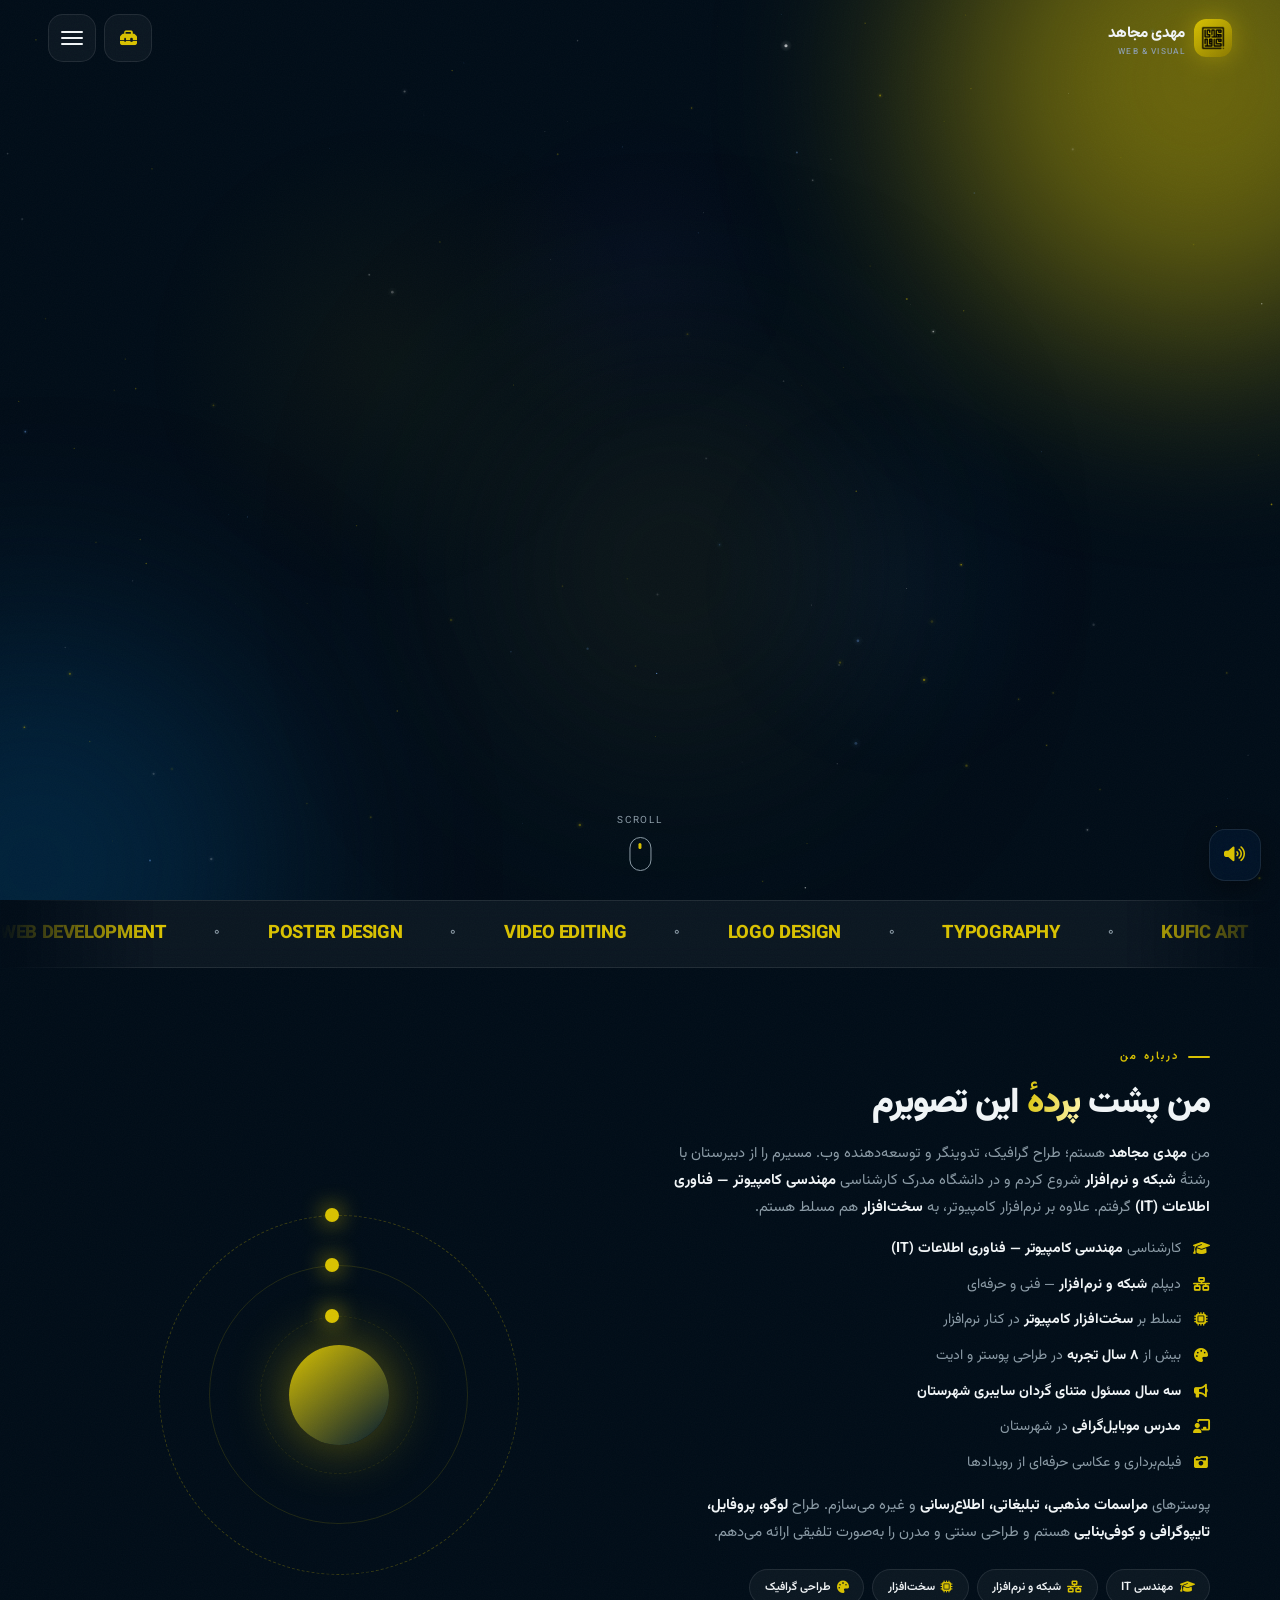
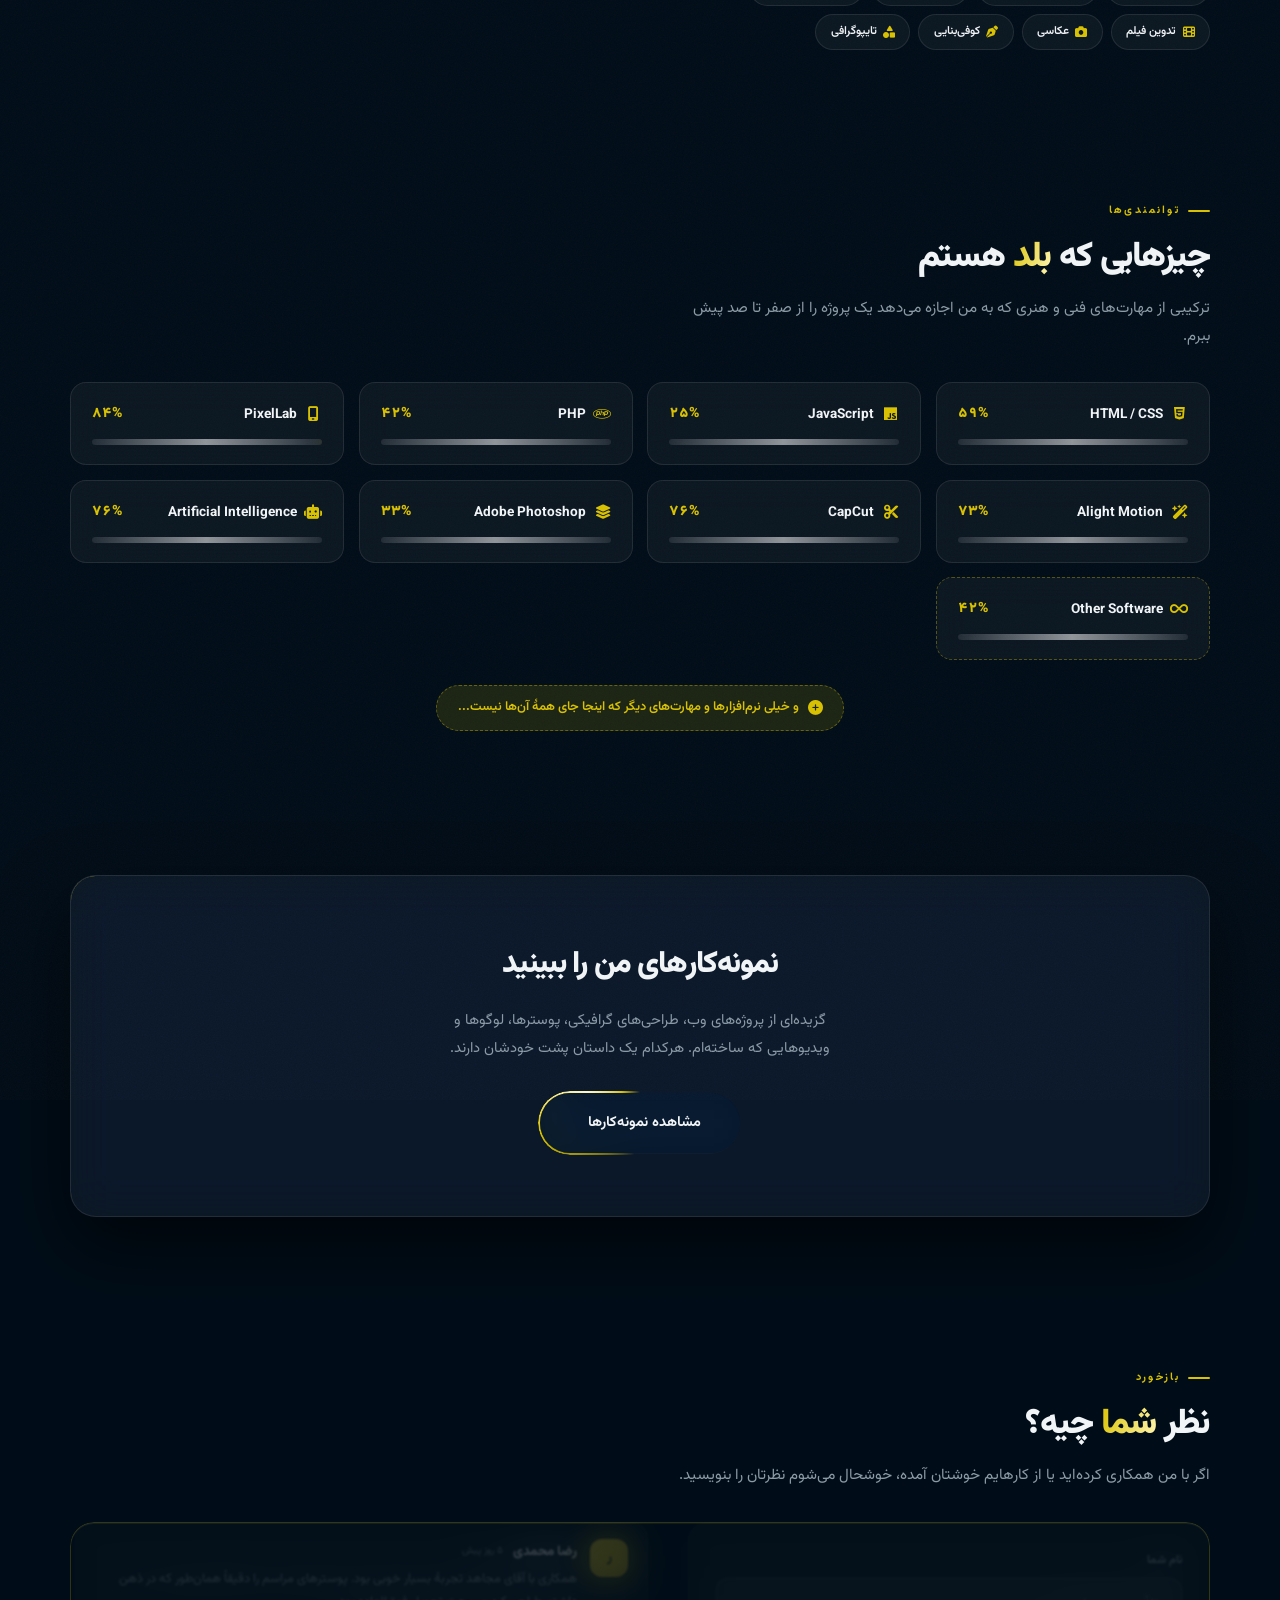
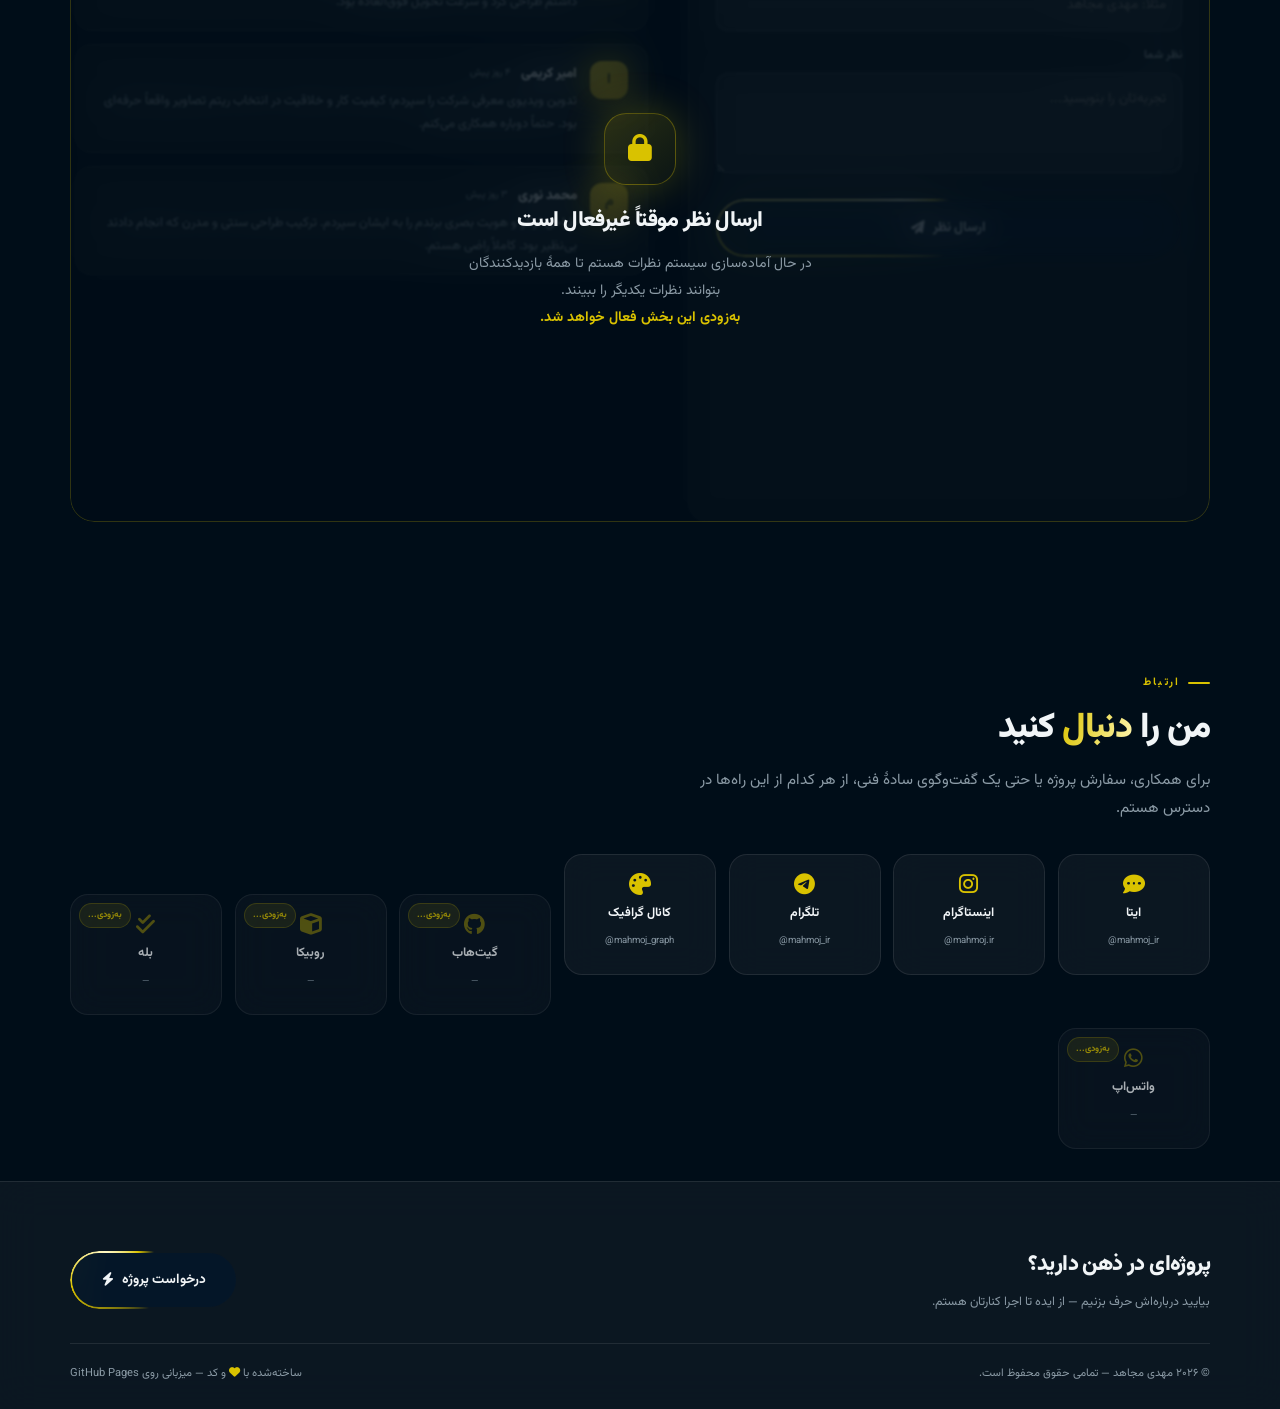
==== commit 34162a65: "Update index.html" ====
--- a/index.html
+++ b/index.html
@@ -2350,40 +2350,41 @@
 <script>
   !function(){var i="YJmaTq",a=window,d=document;function g(){var g=d.createElement("script"),s="https://www.goftino.com/widget/"+i,l=localStorage.getItem("goftino_"+i);g.async=!0,g.src=l?s+"?o="+l:s;d.getElementsByTagName("head")[0].appendChild(g);}"complete"===d.readyState?g():a.attachEvent?a.attachEvent("onload",g):a.addEventListener("load",g,!1);}();
 
-  // ===== استایل تیره با کلاس‌های واقعی گفتینو =====
   var darkCSS = [
-    /* --- ناحیه پیام‌ها: پس‌زمینه روشن و والپیپر را حذف کن --- */
-    '.box-chat-content{background:#001830 !important;background-image:none !important;}',
-    '.box-chat-content *{background-color:transparent;}',
-
-    /* --- هدر --- */
-    '.box-header{background:#000d18 !important;border-bottom:1px solid rgba(255,255,255,0.09) !important;}',
-    '.box-header *{color:#f1f5f7 !important;}',
-
-    /* --- نوار پایین (ورودی) --- */
-    '.box-footer{background:#000d18 !important;border-top:1px solid rgba(255,255,255,0.09) !important;}',
-
-    /* --- فیلد ورودی --- */
-    '.material-input{background:rgba(255,255,255,0.045) !important;border:1px solid rgba(255,255,255,0.09) !important;border-radius:12px !important;}',
+    /* 1. ریشه‌ی iframe - تیره کن */
+    'html,body{background-color:#001830 !important;background-image:none !important;background:#001830 !important;}',
+
+    /* 2. همهٔ تصاویر پس‌زمینه (والپیپر طرح‌دار) را حذف کن */
+    '*{background-image:none !important;}',
+
+    /* 3. همهٔ کانتینرهای اصلی شفاف تا رنگ تیره‌ی والد نمایان شود */
+    '[class*="box-"],[class*="chat"],[class*="content"],[class*="container"],[class*="wrapper"]{background-color:transparent !important;}',
+
+    /* 4. خود محتوای اصلی چت را تیره کن */
+    '.box-chat-content{background-color:#001830 !important;background:#001830 !important;}',
+
+    /* 5. هدر و فوتر تیره‌تر */
+    '.box-header{background-color:#000d18 !important;border-bottom:1px solid rgba(255,255,255,0.09) !important;}',
+    '.box-footer{background-color:#000d18 !important;border-top:1px solid rgba(255,255,255,0.09) !important;}',
+    '.box-header *,.box-footer *{color:#f1f5f7 !important;}',
+
+    /* 6. حباب پیام‌ها */
+    '.box-new-message{background-color:rgba(255,255,255,0.06) !important;color:#f1f5f7 !important;border-radius:14px !important;}',
+    '.box-new-message *{color:#f1f5f7 !important;}',
+
+    /* 7. ورودی متن */
+    '.material-input{background-color:rgba(255,255,255,0.045) !important;border:1px solid rgba(255,255,255,0.09) !important;border-radius:12px !important;}',
     '.material-input input,.material-input textarea{background:transparent !important;color:#f1f5f7 !important;font-family:Vazirmatn,system-ui,sans-serif !important;}',
     '.material-input input::placeholder,.material-input textarea::placeholder{color:#8b9ba6 !important;}',
 
-    /* --- حباب پیام‌ها --- */
-    '.box-new-message{background:rgba(255,255,255,0.06) !important;color:#f1f5f7 !important;border-radius:14px !important;}',
-    '.box-new-message *{color:#f1f5f7 !important;}',
-
-    /* --- زمان و متادیتا --- */
+    /* 8. زمان و متادیتا */
     '[class*="time"],[class*="date"]{color:#8b9ba6 !important;}',
 
-    /* --- آیکون شناور --- */
-    '.widget-icon{background:#D9C200 !important;box-shadow:0 0 30px rgba(217,194,0,0.5) !important;}',
-    '.widget-icon svg,.widget-icon i,.widget-icon path{fill:#001830 !important;color:#001830 !important;}',
-
-    /* --- حالت خالی (placeholder) --- */
-    '[class*="placeholder"],[class*="empty"]{color:#8b9ba6 !important;}'
+    /* 9. آیکون شناور طلایی */
+    '.widget-icon{background-color:#D9C200 !important;background:#D9C200 !important;box-shadow:0 0 30px rgba(217,194,0,0.5) !important;}',
+    '.widget-icon svg,.widget-icon i,.widget-icon path{fill:#001830 !important;color:#001830 !important;}'
   ].join('');
 
-  // ===== تزریق استایل داخل iframe گفتینو =====
   function injectStyles(){
     var iframes = document.querySelectorAll('iframe');
     for (var k = 0; k < iframes.length; k++){
@@ -2401,7 +2402,6 @@
     }
   }
 
-  // ===== موقعیت دکمه بالای دکمه موسیقی =====
   function positionGoftino(){
     if (typeof window.Goftino === 'undefined' || typeof window.Goftino.setWidget !== 'function') return;
     var musicBtn = document.querySelector('.music-btn');
@@ -2411,27 +2411,19 @@
       marginBottom = Math.round(window.innerHeight - r.top + 15);
       marginRight = Math.round(window.innerWidth - r.right);
     }
-    window.Goftino.setWidget({
-      marginBottom: marginBottom,
-      marginRight: marginRight
-    });
+    window.Goftino.setWidget({ marginBottom: marginBottom, marginRight: marginRight });
   }
 
-  // ===== اجرا پس از آماده شدن ابزارک =====
   window.addEventListener('goftino_ready', function(){
     injectStyles();
-    setTimeout(injectStyles, 800);
-    setTimeout(injectStyles, 2000);
-    setTimeout(injectStyles, 4000);
+    setTimeout(injectStyles, 500);
+    setTimeout(injectStyles, 1500);
+    setTimeout(injectStyles, 3000);
     positionGoftino();
     window.addEventListener('resize', positionGoftino);
   });
 
-  // ===== تایمر پشتیبان =====
-  setTimeout(function(){
-    injectStyles();
-    positionGoftino();
-  }, 5000);
+  setTimeout(function(){ injectStyles(); positionGoftino(); }, 4000);
 </script>
 
   
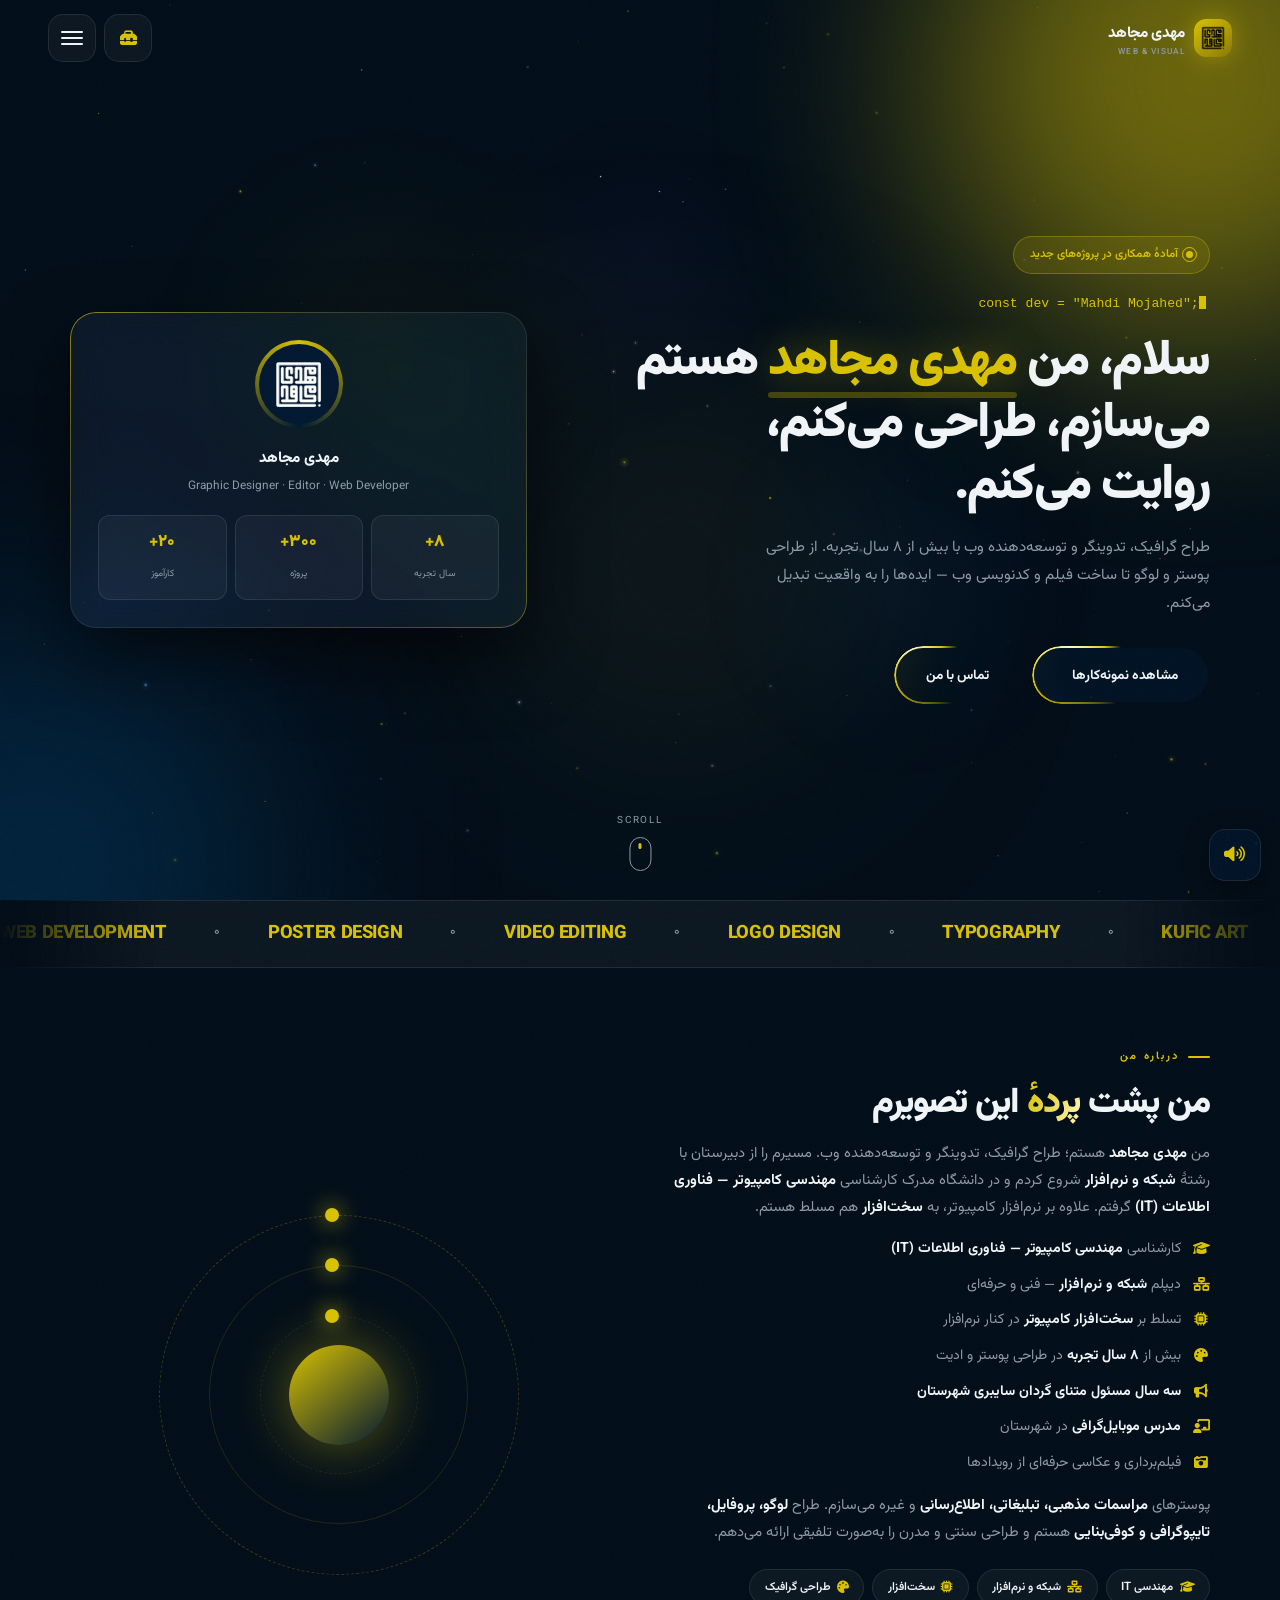
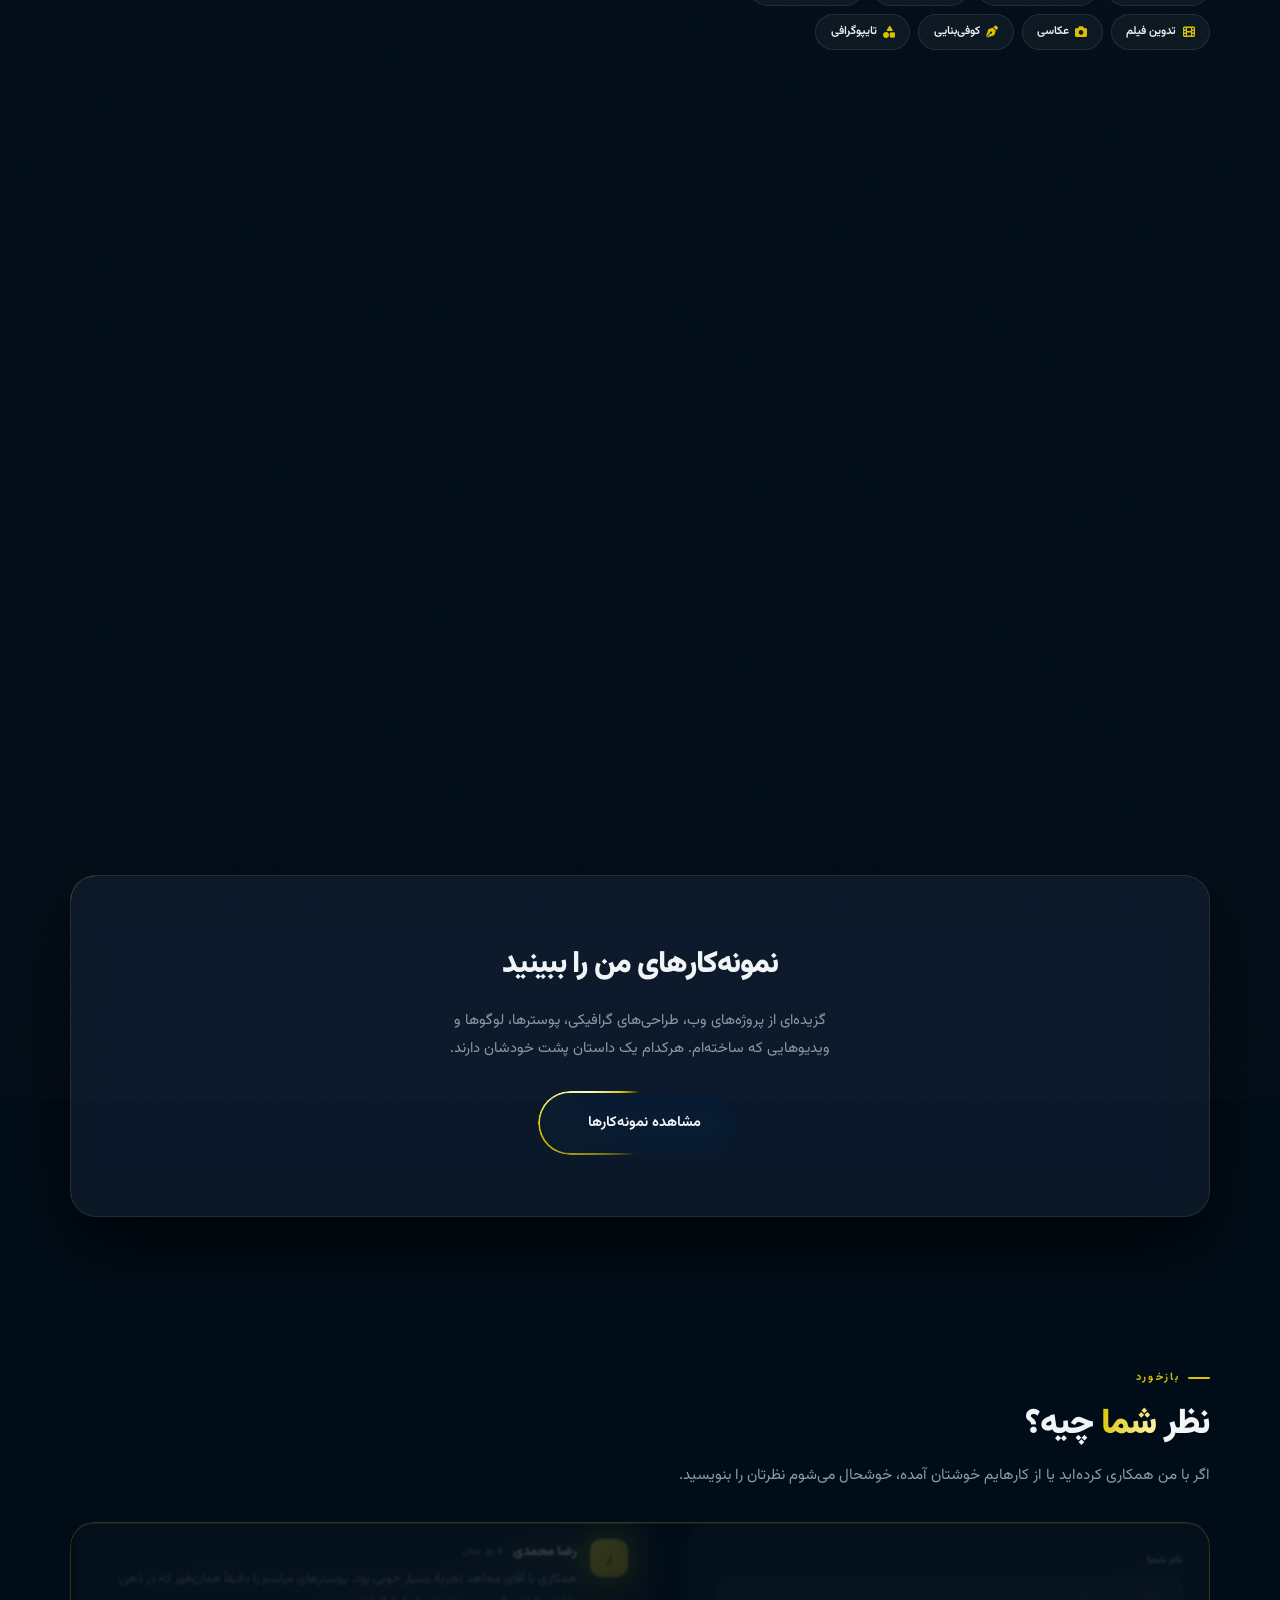
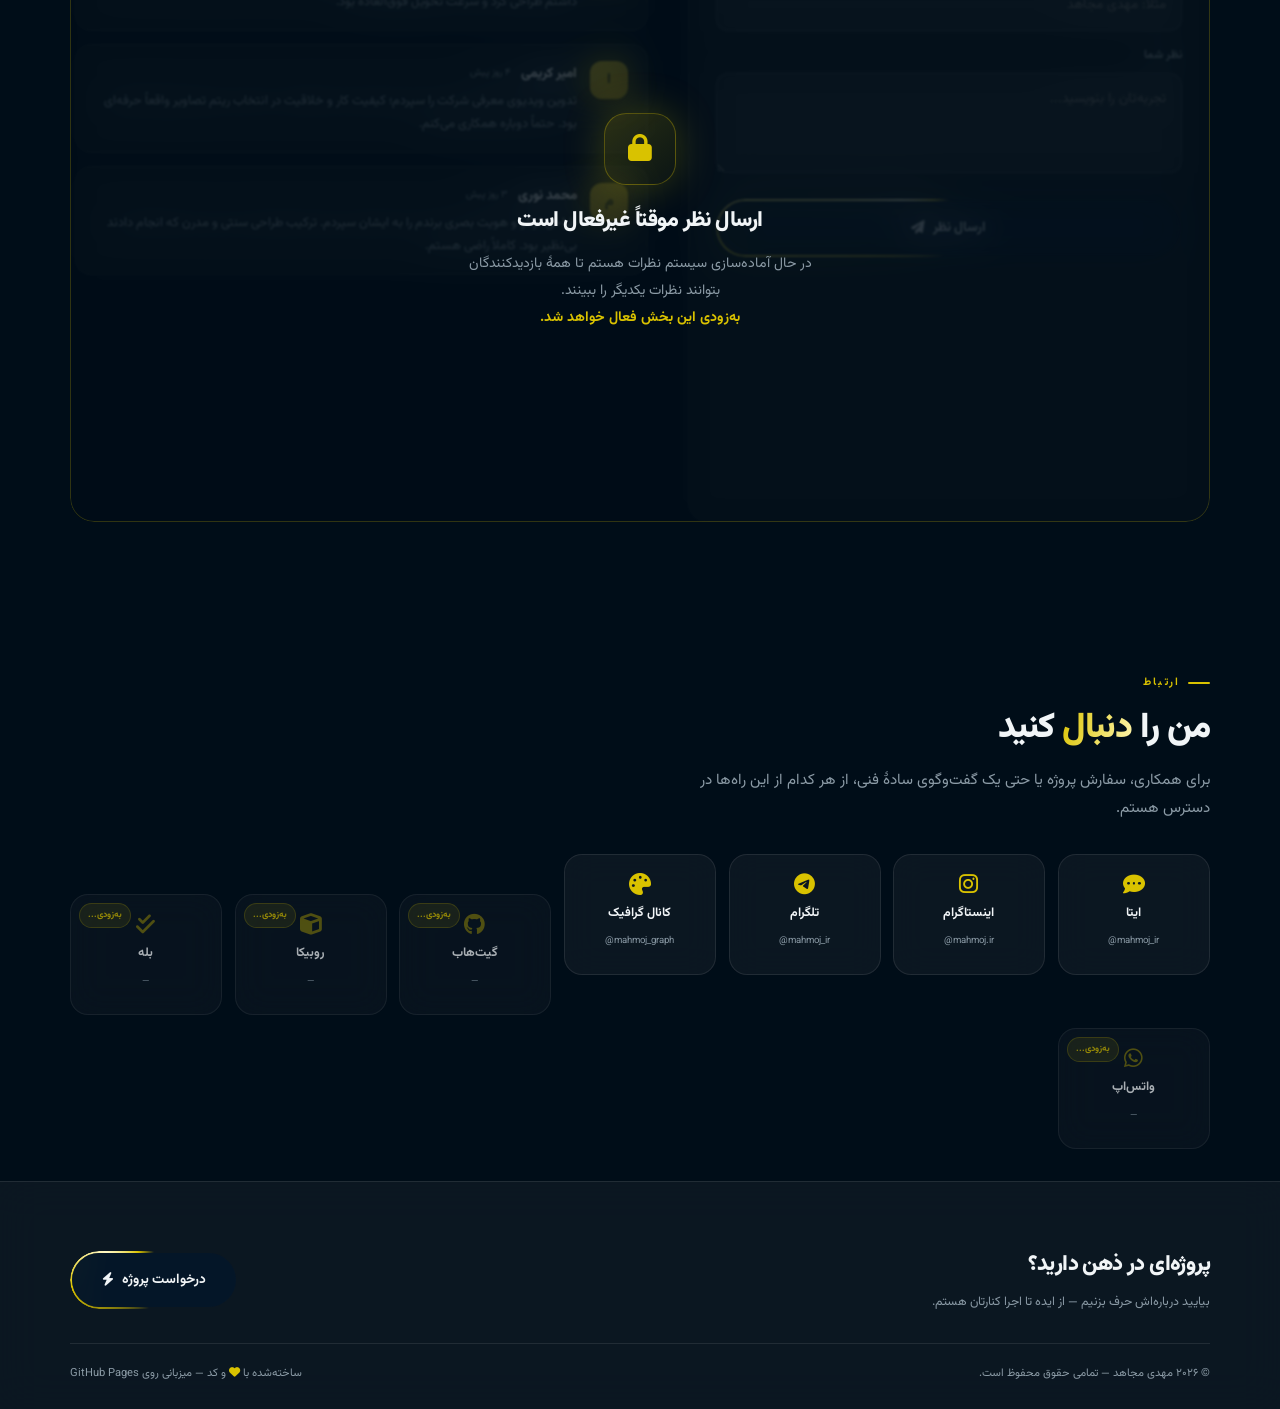
==== commit 42e21d72: "Update index.html" ====
--- a/index.html
+++ b/index.html
@@ -2347,42 +2347,45 @@
 
 
   <!-- ===== GOFTINO - CUSTOM DARK THEME ===== -->
+<!-- ===== GOFTINO - CUSTOM DARK THEME v3 ===== -->
 <script>
   !function(){var i="YJmaTq",a=window,d=document;function g(){var g=d.createElement("script"),s="https://www.goftino.com/widget/"+i,l=localStorage.getItem("goftino_"+i);g.async=!0,g.src=l?s+"?o="+l:s;d.getElementsByTagName("head")[0].appendChild(g);}"complete"===d.readyState?g():a.attachEvent?a.attachEvent("onload",g):a.addEventListener("load",g,!1);}();
 
   var darkCSS = [
-    /* 1. ریشه‌ی iframe - تیره کن */
-    'html,body{background-color:#001830 !important;background-image:none !important;background:#001830 !important;}',
-
-    /* 2. همهٔ تصاویر پس‌زمینه (والپیپر طرح‌دار) را حذف کن */
-    '*{background-image:none !important;}',
-
-    /* 3. همهٔ کانتینرهای اصلی شفاف تا رنگ تیره‌ی والد نمایان شود */
-    '[class*="box-"],[class*="chat"],[class*="content"],[class*="container"],[class*="wrapper"]{background-color:transparent !important;}',
-
-    /* 4. خود محتوای اصلی چت را تیره کن */
-    '.box-chat-content{background-color:#001830 !important;background:#001830 !important;}',
-
-    /* 5. هدر و فوتر تیره‌تر */
-    '.box-header{background-color:#000d18 !important;border-bottom:1px solid rgba(255,255,255,0.09) !important;}',
-    '.box-footer{background-color:#000d18 !important;border-top:1px solid rgba(255,255,255,0.09) !important;}',
-    '.box-header *,.box-footer *{color:#f1f5f7 !important;}',
-
-    /* 6. حباب پیام‌ها */
-    '.box-new-message{background-color:rgba(255,255,255,0.06) !important;color:#f1f5f7 !important;border-radius:14px !important;}',
-    '.box-new-message *{color:#f1f5f7 !important;}',
-
-    /* 7. ورودی متن */
-    '.material-input{background-color:rgba(255,255,255,0.045) !important;border:1px solid rgba(255,255,255,0.09) !important;border-radius:12px !important;}',
-    '.material-input input,.material-input textarea{background:transparent !important;color:#f1f5f7 !important;font-family:Vazirmatn,system-ui,sans-serif !important;}',
+    /* ===== پایه ===== */
+    'html,body{background-color:#001830 !important;}',
+
+    /* ===== هدر ===== */
+    '.box-header{background-color:#000d18 !important;}',
+    '.box-header,.box-header *{color:#f1f5f7 !important;}',
+
+    /* ===== ناحیه پیام‌ها ===== */
+    '.box-chat-content{background-color:#001830 !important;background-image:none !important;}',
+
+    /* ===== حباب پیام‌ها (اصلاح‌شده) ===== */
+    '.box-new-message{background-color:#1a3456 !important;background:#1a3456 !important;color:#f1f5f7 !important;border-radius:12px !important;padding:10px 14px !important;margin:6px 0 !important;}',
+    '.box-new-message,.box-new-message *{color:#f1f5f7 !important;background-color:transparent !important;background-image:none !important;}',
+
+    /* ===== نوار پایین (ورودی) - این بار قاطع‌تر ===== */
+    '.box-footer{background-color:#000d18 !important;background:#000d18 !important;}',
+    '.box-footer,.box-footer *{color:#f1f5f7 !important;}',
+    '.box-footer > *{background-color:transparent !important;}',
+
+    /* ===== فیلد ورودی ===== */
+    '.material-input{background-color:rgba(255,255,255,0.07) !important;background:rgba(255,255,255,0.07) !important;border-radius:12px !important;}',
+    '.material-input,.material-input *{color:#f1f5f7 !important;}',
+    '.material-input input,.material-input textarea{background-color:transparent !important;color:#f1f5f7 !important;font-family:Vazirmatn,system-ui,sans-serif !important;}',
     '.material-input input::placeholder,.material-input textarea::placeholder{color:#8b9ba6 !important;}',
 
-    /* 8. زمان و متادیتا */
+    /* ===== آیکون‌های ضمیمه و ایموجی داخل فوتر ===== */
+    '.box-footer svg,.box-footer path,.box-footer i{fill:#8b9ba6 !important;color:#8b9ba6 !important;}',
+
+    /* ===== زمان پیام ===== */
     '[class*="time"],[class*="date"]{color:#8b9ba6 !important;}',
 
-    /* 9. آیکون شناور طلایی */
+    /* ===== آیکون شناور طلایی ===== */
     '.widget-icon{background-color:#D9C200 !important;background:#D9C200 !important;box-shadow:0 0 30px rgba(217,194,0,0.5) !important;}',
-    '.widget-icon svg,.widget-icon i,.widget-icon path{fill:#001830 !important;color:#001830 !important;}'
+    '.widget-icon svg,.widget-icon path,.widget-icon i{fill:#001830 !important;color:#001830 !important;}'
   ].join('');
 
   function injectStyles(){
@@ -2425,7 +2428,6 @@
 
   setTimeout(function(){ injectStyles(); positionGoftino(); }, 4000);
 </script>
-
   
 </body>
 </html>
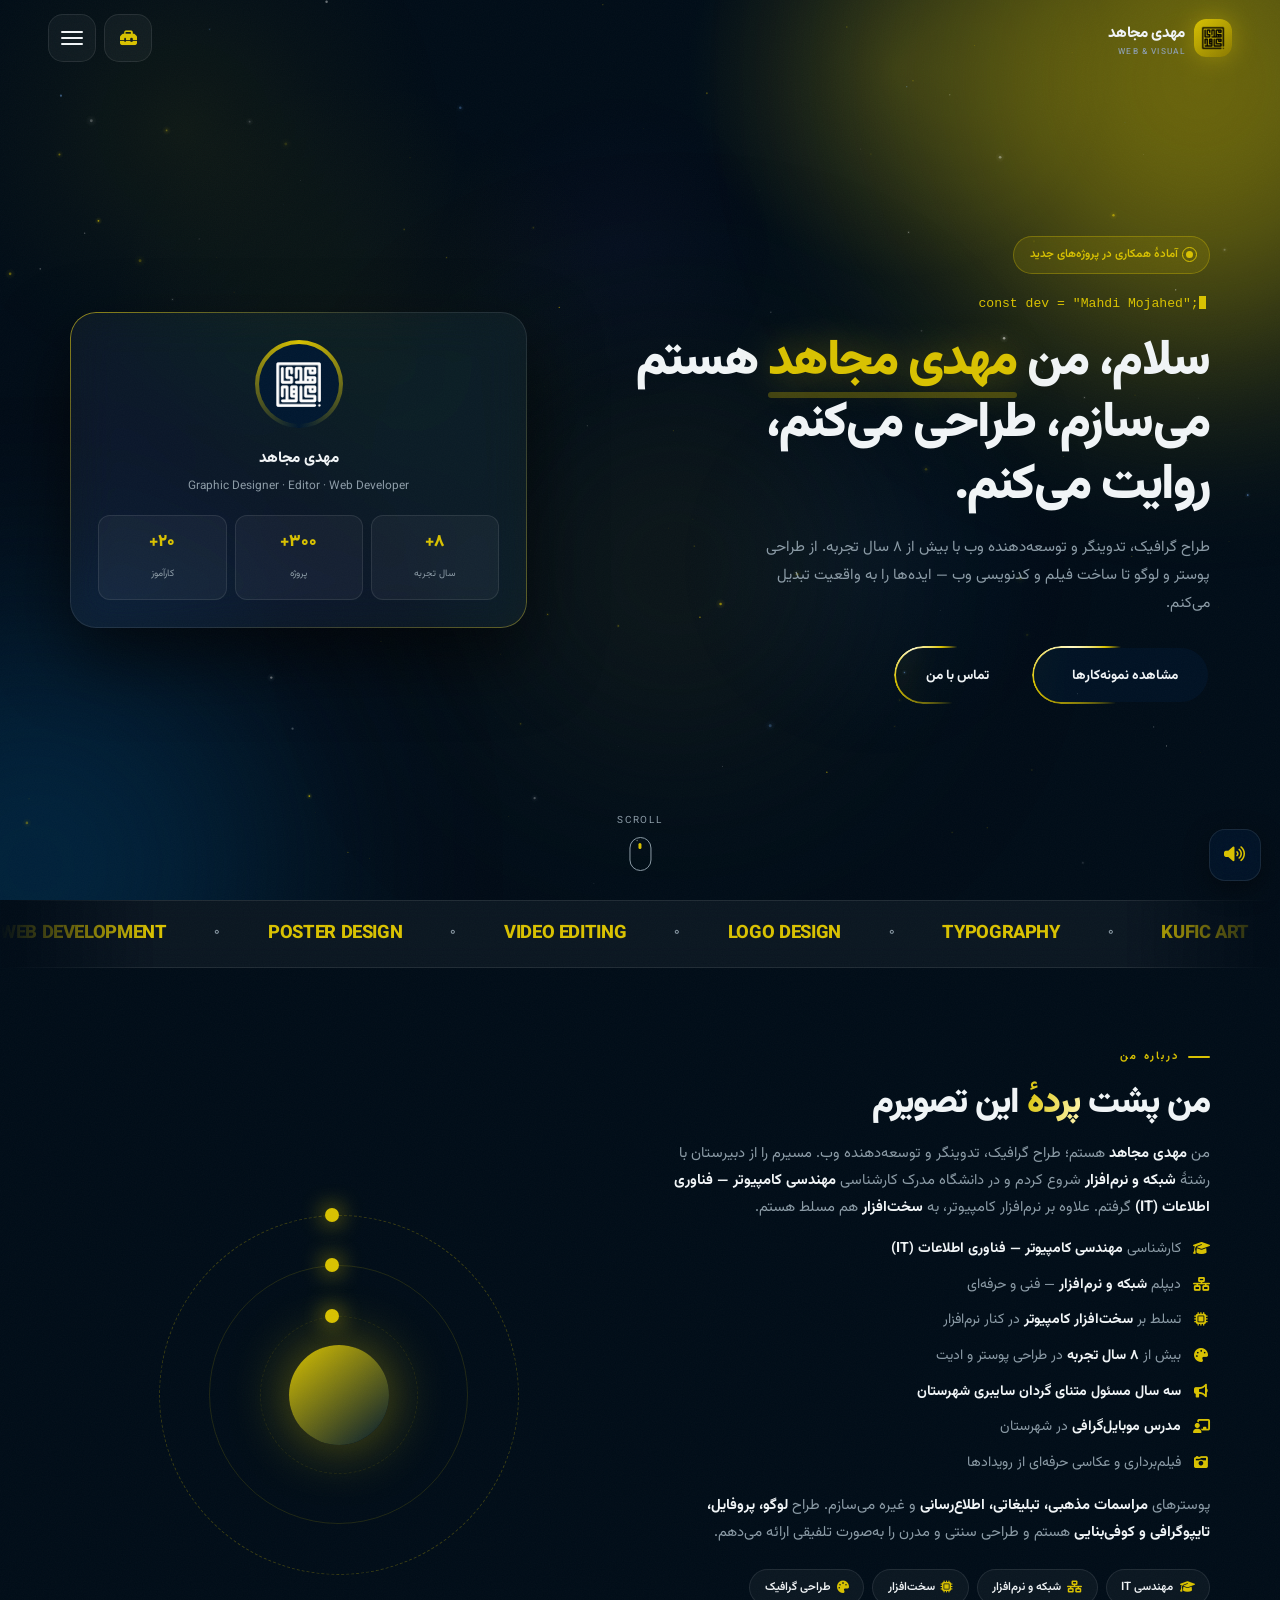
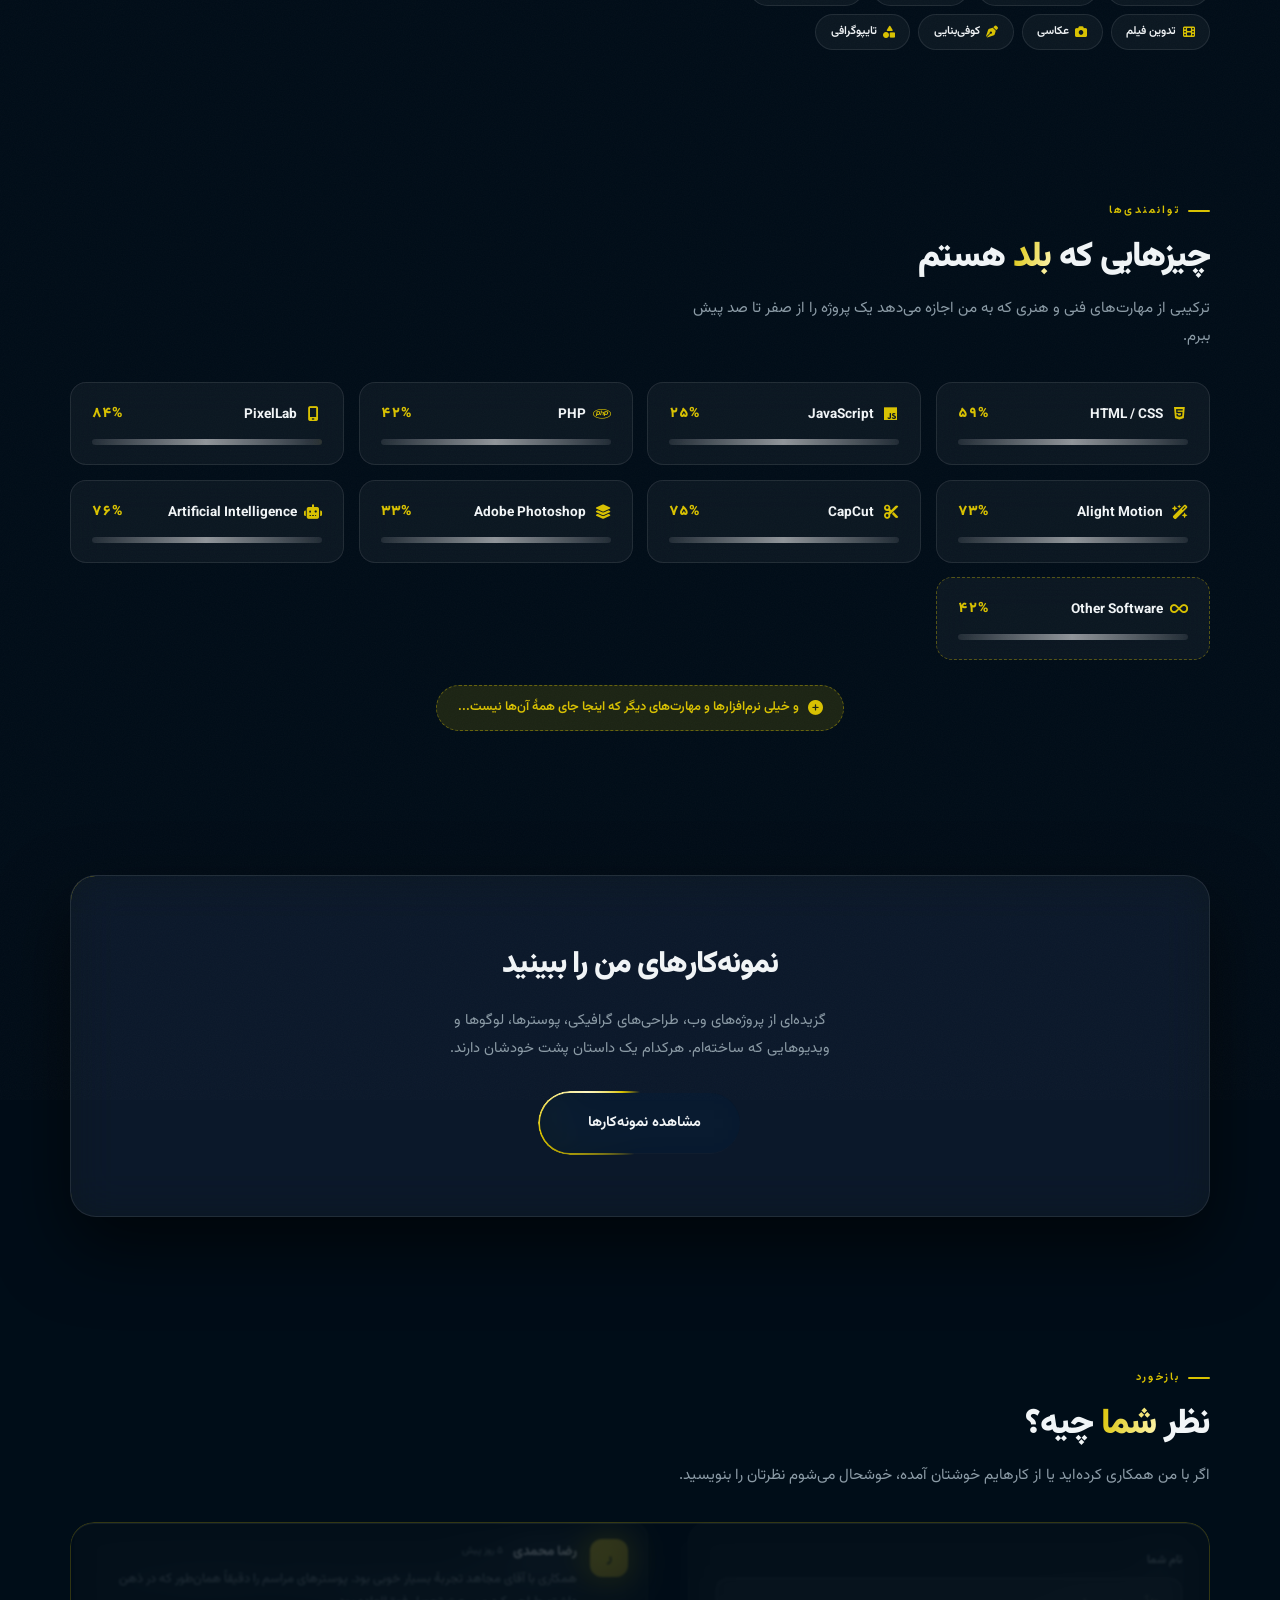
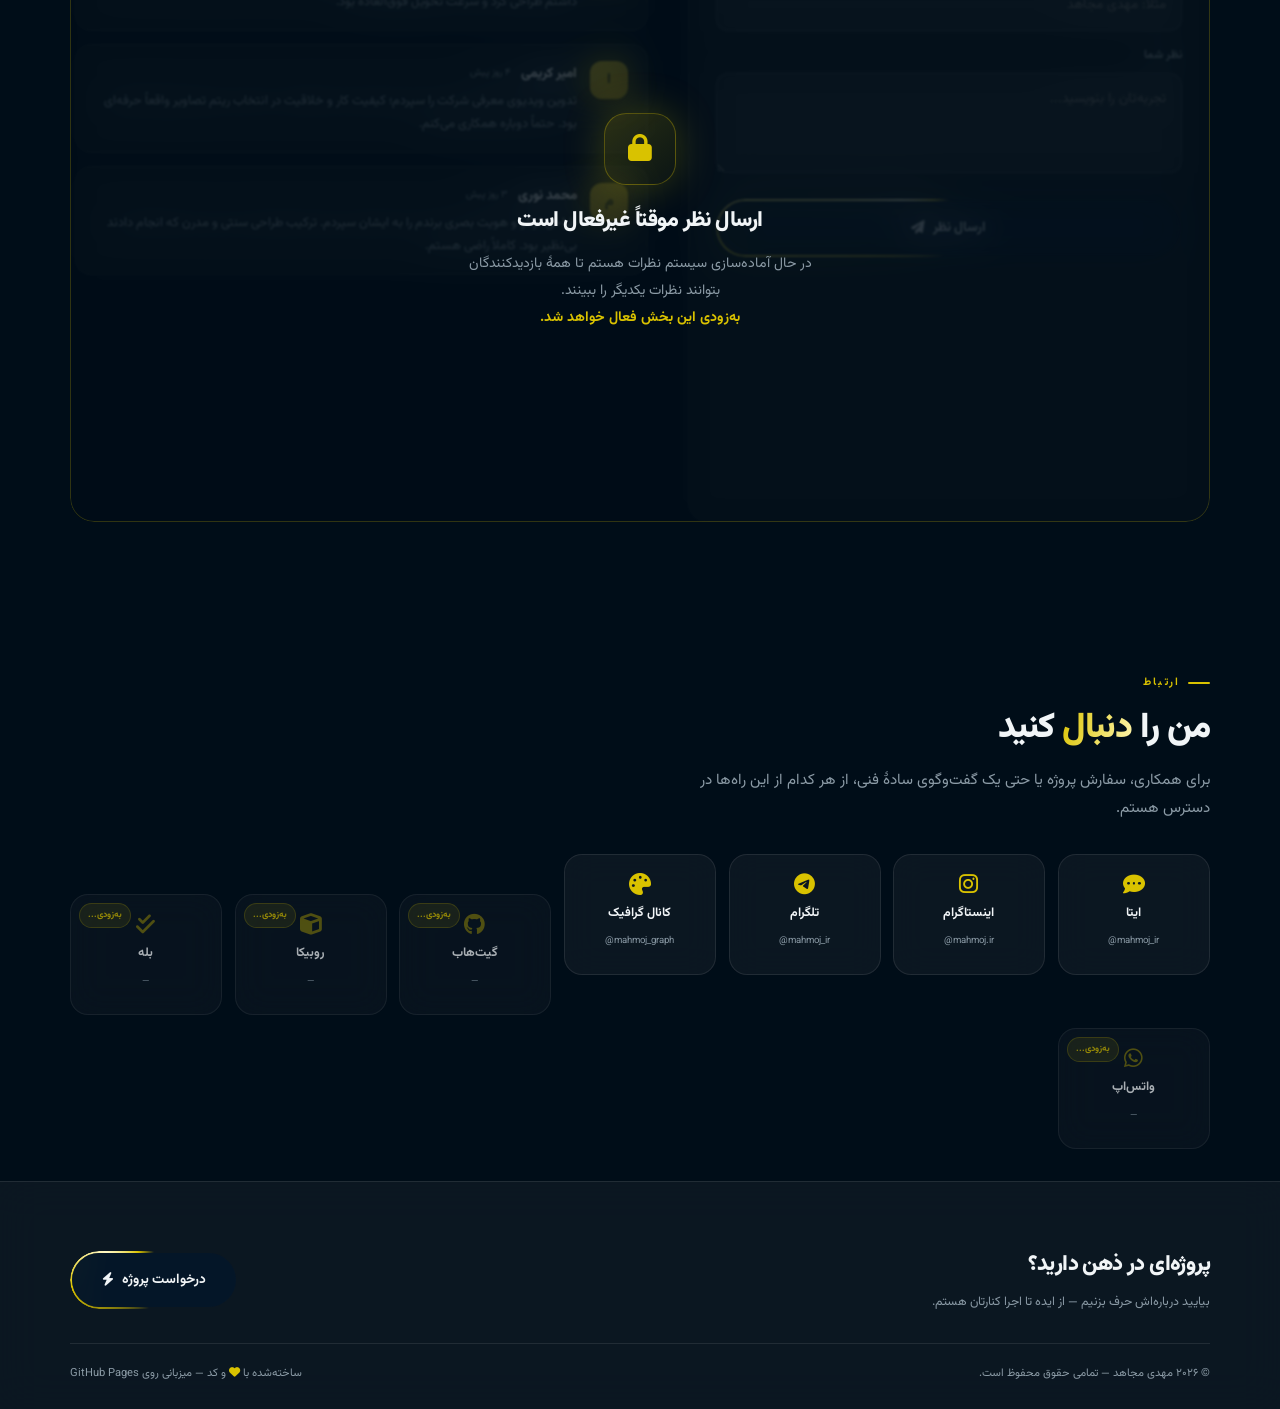
==== commit a652df1c: "Update index.html" ====
--- a/index.html
+++ b/index.html
@@ -2348,44 +2348,43 @@
 
   <!-- ===== GOFTINO - CUSTOM DARK THEME ===== -->
 <!-- ===== GOFTINO - CUSTOM DARK THEME v3 ===== -->
+<!-- ===== GOFTINO - CUSTOM DARK THEME v4 ===== -->
 <script>
   !function(){var i="YJmaTq",a=window,d=document;function g(){var g=d.createElement("script"),s="https://www.goftino.com/widget/"+i,l=localStorage.getItem("goftino_"+i);g.async=!0,g.src=l?s+"?o="+l:s;d.getElementsByTagName("head")[0].appendChild(g);}"complete"===d.readyState?g():a.attachEvent?a.attachEvent("onload",g):a.addEventListener("load",g,!1);}();
 
   var darkCSS = [
-    /* ===== پایه ===== */
-    'html,body{background-color:#001830 !important;}',
-
-    /* ===== هدر ===== */
+    /* 1) حذف همهٔ الگوهای تصویری پس‌زمینه (همان که در نسخه‌ی قبل جواب داد) */
+    '*{background-image:none !important;}',
+
+    /* 2) پس‌زمینهٔ تیره برای ریشه */
+    'html,body{background-color:#001830 !important;background:#001830 !important;}',
+
+    /* 3) ناحیه پیام‌ها */
+    '.box-chat-content{background-color:#001830 !important;background:#001830 !important;}',
+
+    /* 4) هدر */
     '.box-header{background-color:#000d18 !important;}',
     '.box-header,.box-header *{color:#f1f5f7 !important;}',
 
-    /* ===== ناحیه پیام‌ها ===== */
-    '.box-chat-content{background-color:#001830 !important;background-image:none !important;}',
-
-    /* ===== حباب پیام‌ها (اصلاح‌شده) ===== */
-    '.box-new-message{background-color:#1a3456 !important;background:#1a3456 !important;color:#f1f5f7 !important;border-radius:12px !important;padding:10px 14px !important;margin:6px 0 !important;}',
-    '.box-new-message,.box-new-message *{color:#f1f5f7 !important;background-color:transparent !important;background-image:none !important;}',
-
-    /* ===== نوار پایین (ورودی) - این بار قاطع‌تر ===== */
+    /* 5) حباب پیام‌ها - طلایی ملایم، هماهنگ با سایت */
+    '.box-new-message{background-color:rgba(217,194,0,0.13) !important;background:rgba(217,194,0,0.13) !important;border:1px solid rgba(217,194,0,0.28) !important;color:#f1f5f7 !important;border-radius:14px !important;padding:10px 14px !important;}',
+    '.box-new-message,.box-new-message *{color:#f1f5f7 !important;}',
+
+    /* 6) نوار پایین */
     '.box-footer{background-color:#000d18 !important;background:#000d18 !important;}',
     '.box-footer,.box-footer *{color:#f1f5f7 !important;}',
-    '.box-footer > *{background-color:transparent !important;}',
-
-    /* ===== فیلد ورودی ===== */
+
+    /* 7) فیلد ورودی */
     '.material-input{background-color:rgba(255,255,255,0.07) !important;background:rgba(255,255,255,0.07) !important;border-radius:12px !important;}',
     '.material-input,.material-input *{color:#f1f5f7 !important;}',
     '.material-input input,.material-input textarea{background-color:transparent !important;color:#f1f5f7 !important;font-family:Vazirmatn,system-ui,sans-serif !important;}',
     '.material-input input::placeholder,.material-input textarea::placeholder{color:#8b9ba6 !important;}',
 
-    /* ===== آیکون‌های ضمیمه و ایموجی داخل فوتر ===== */
+    /* 8) آیکون‌های داخل فوتر */
     '.box-footer svg,.box-footer path,.box-footer i{fill:#8b9ba6 !important;color:#8b9ba6 !important;}',
 
-    /* ===== زمان پیام ===== */
-    '[class*="time"],[class*="date"]{color:#8b9ba6 !important;}',
-
-    /* ===== آیکون شناور طلایی ===== */
-    '.widget-icon{background-color:#D9C200 !important;background:#D9C200 !important;box-shadow:0 0 30px rgba(217,194,0,0.5) !important;}',
-    '.widget-icon svg,.widget-icon path,.widget-icon i{fill:#001830 !important;color:#001830 !important;}'
+    /* 9) زمان پیام */
+    '[class*="time"],[class*="date"]{color:#8b9ba6 !important;}'
   ].join('');
 
   function injectStyles(){
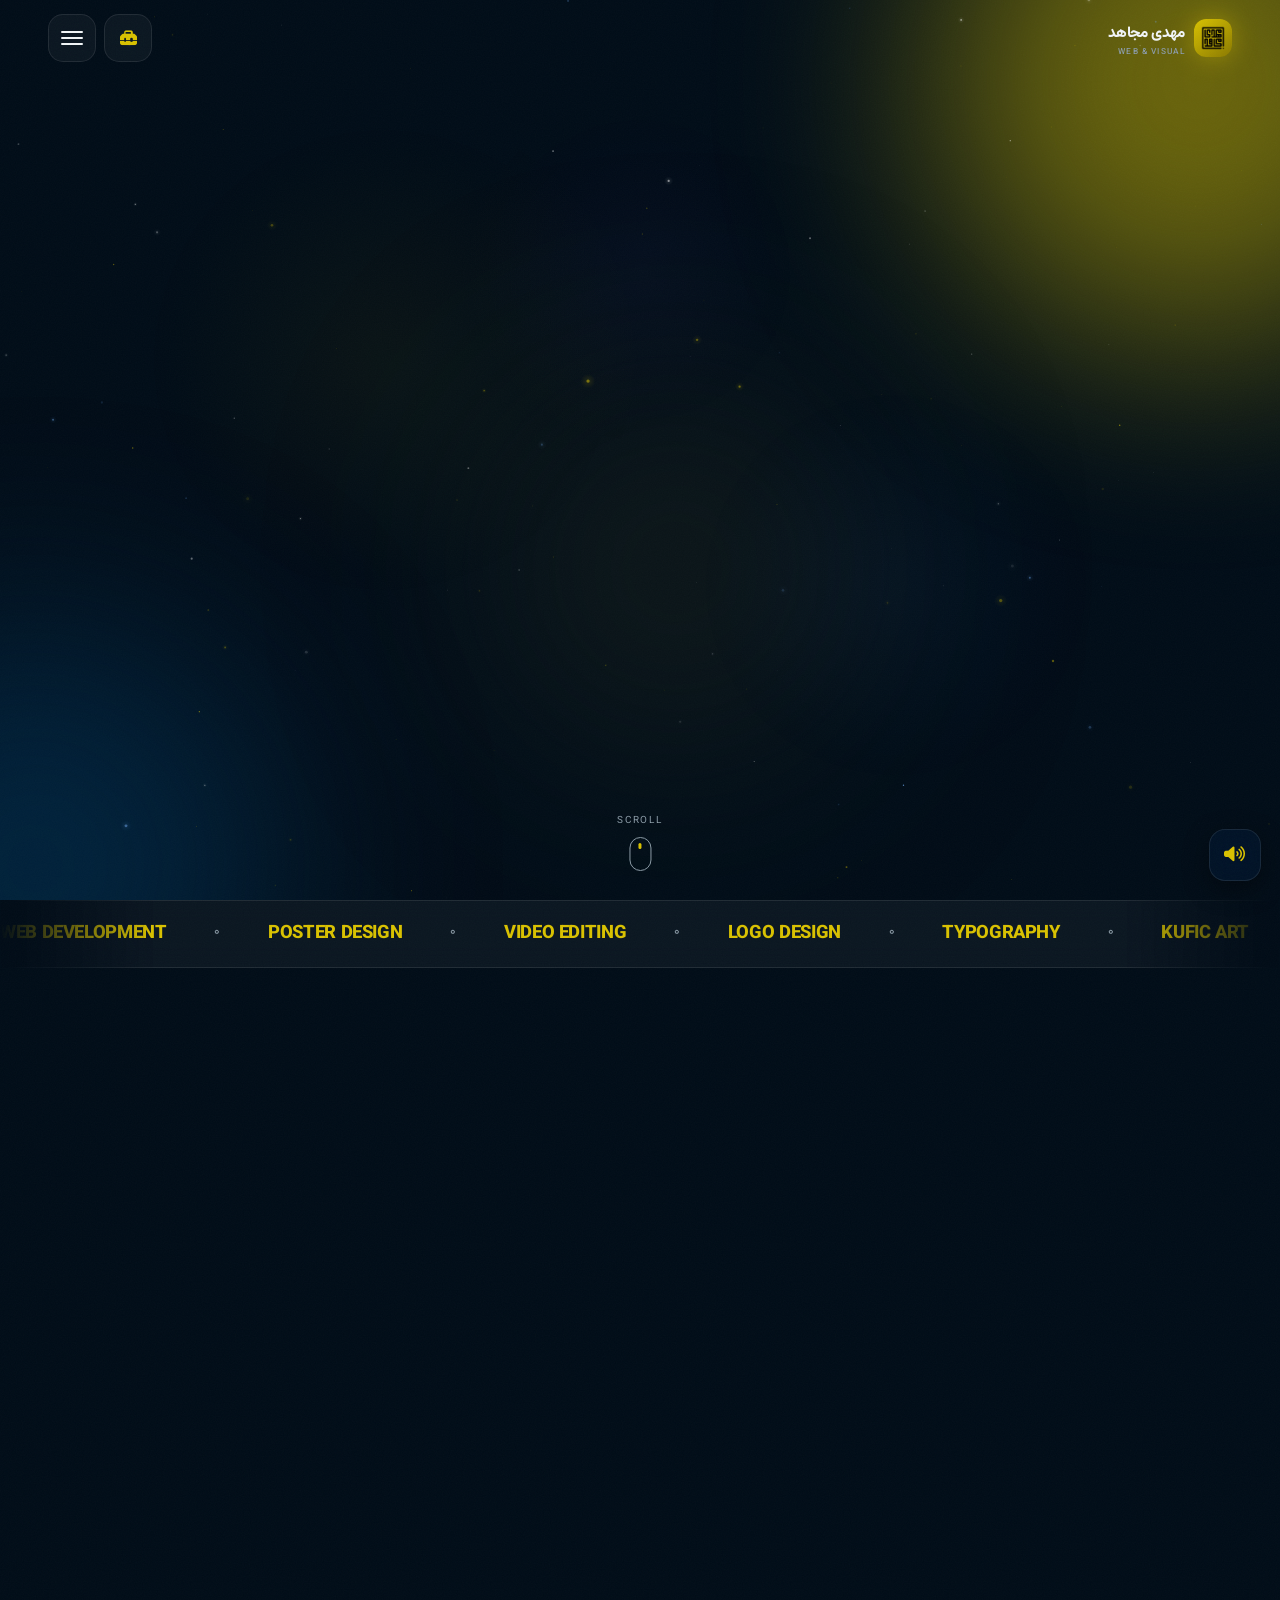
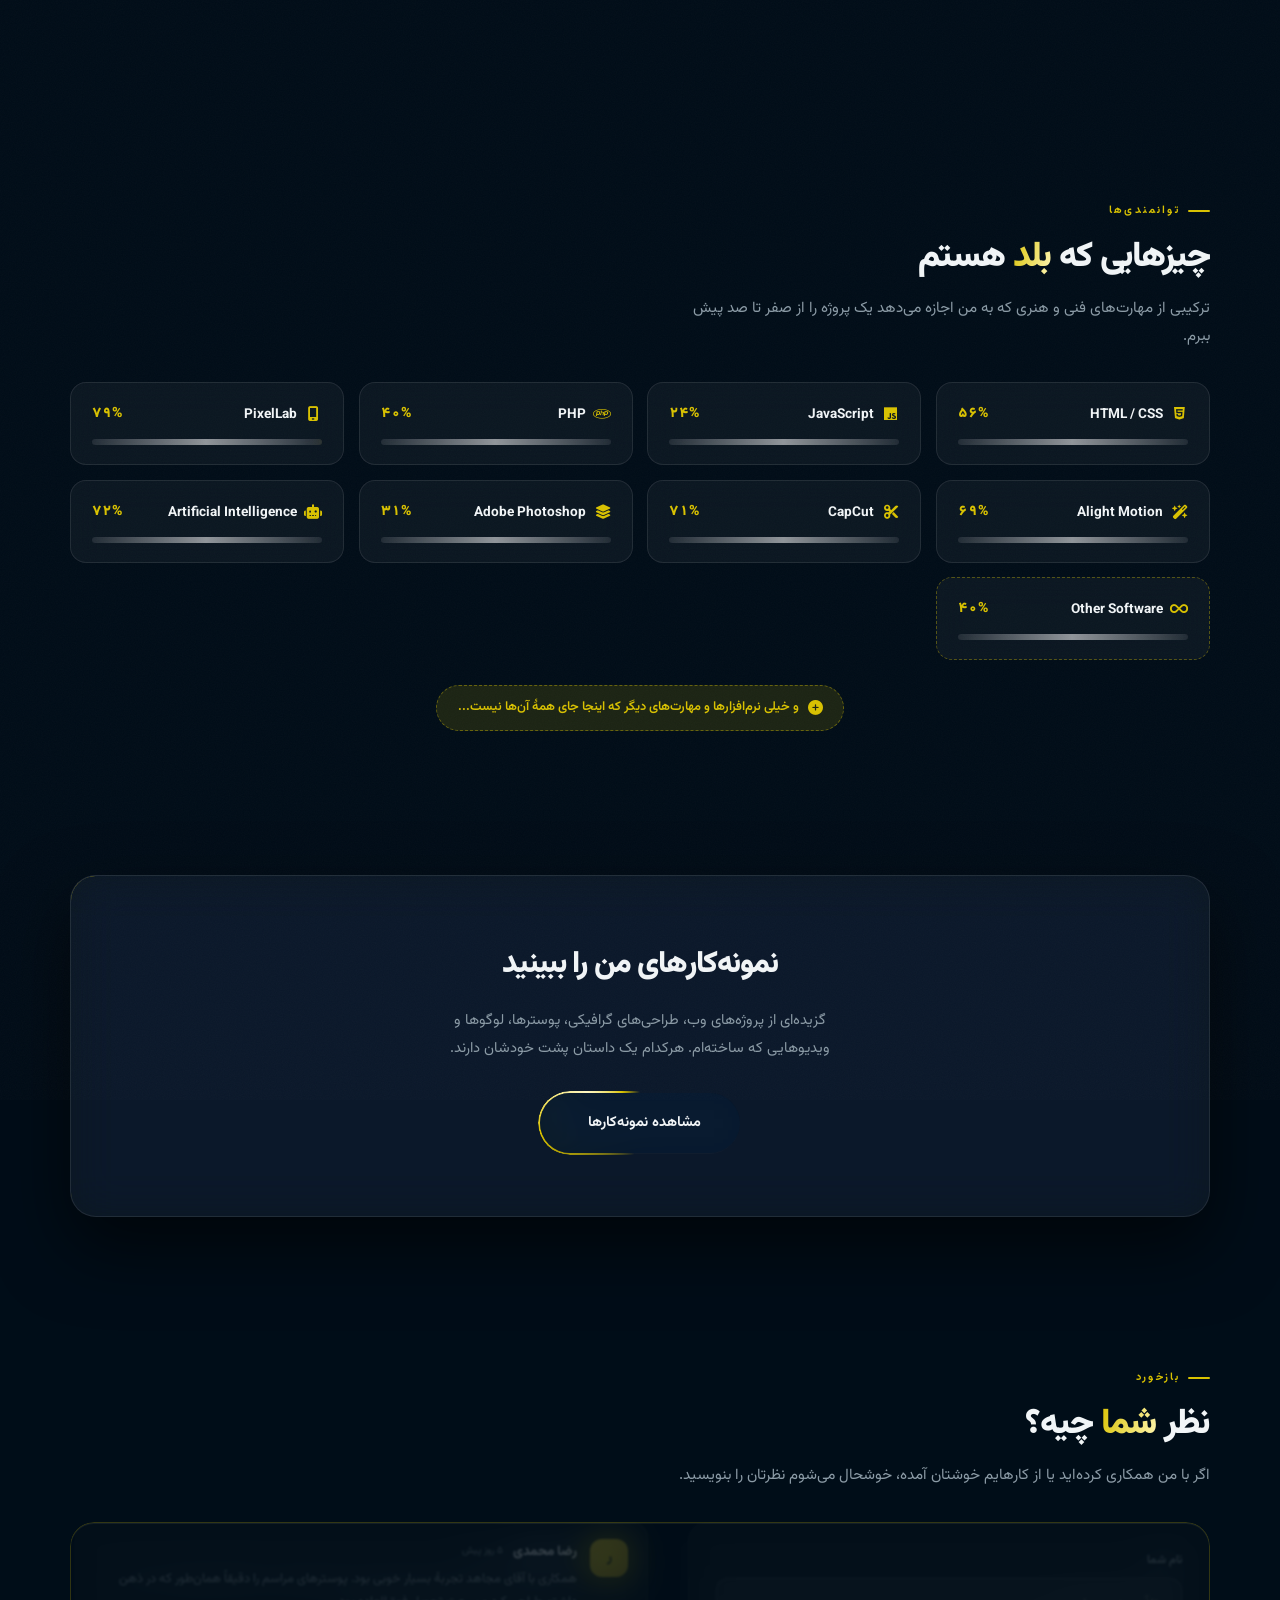
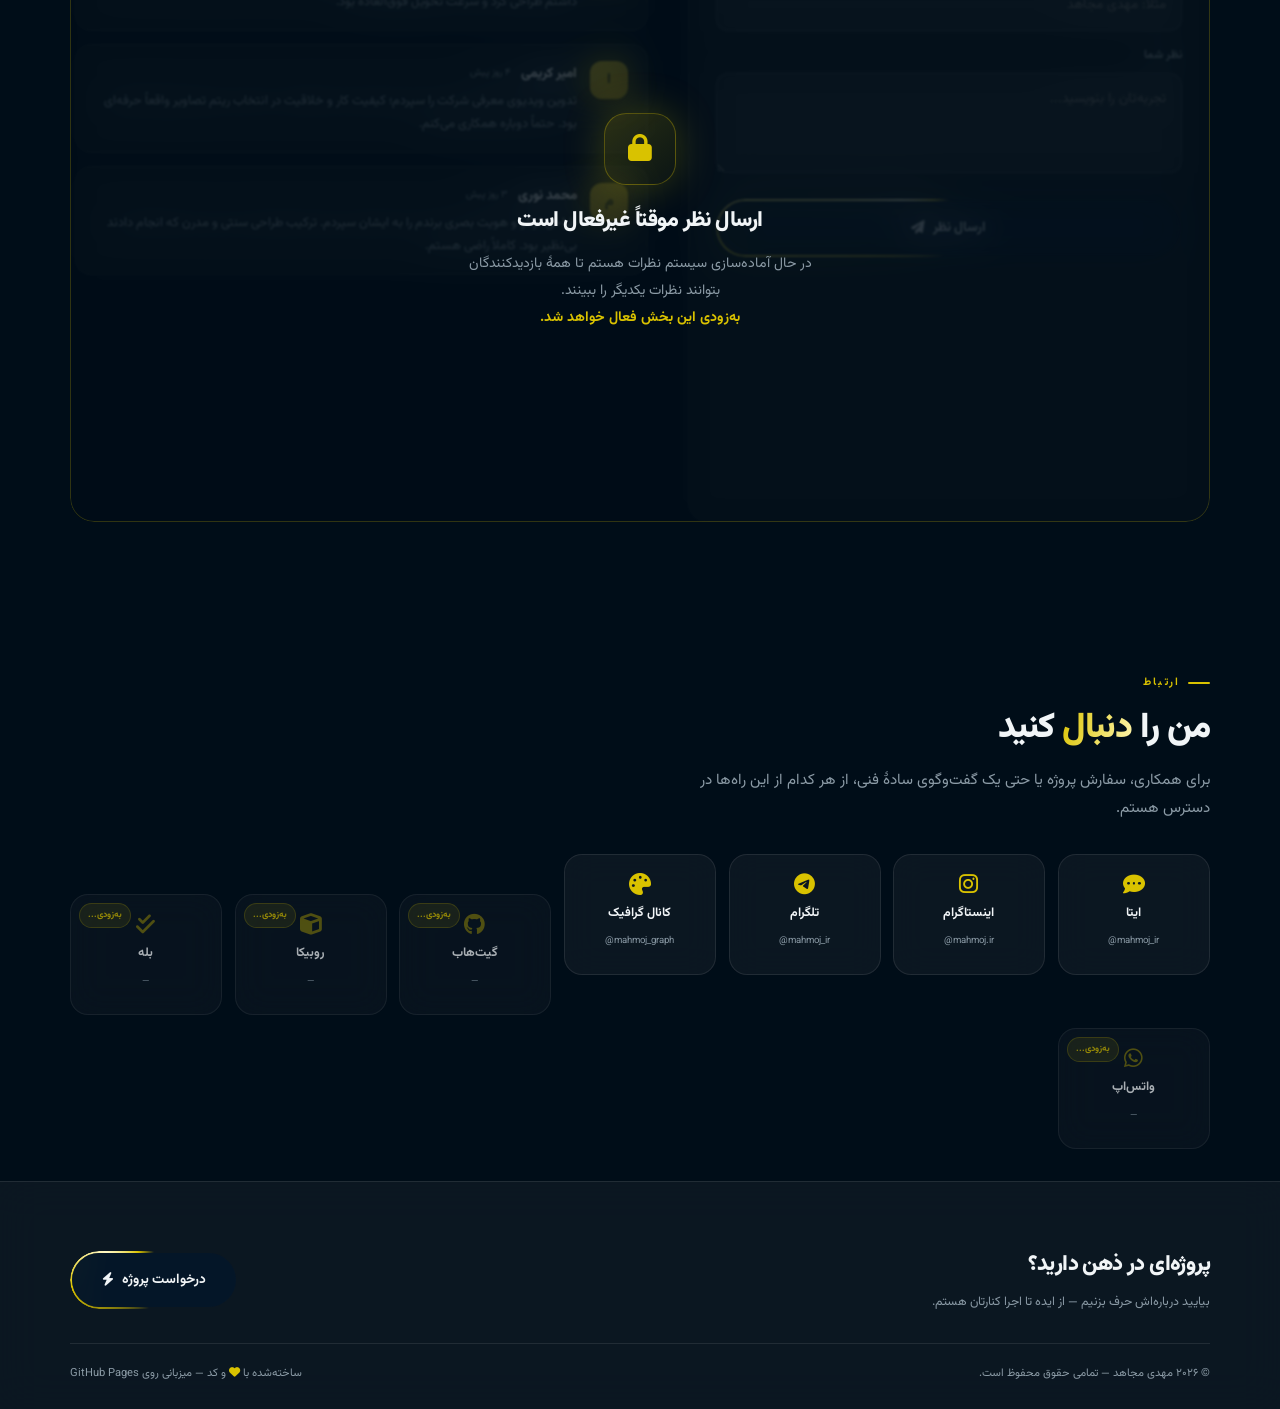
==== commit 3954e740: "Update index.html" ====
--- a/index.html
+++ b/index.html
@@ -2349,41 +2349,42 @@
   <!-- ===== GOFTINO - CUSTOM DARK THEME ===== -->
 <!-- ===== GOFTINO - CUSTOM DARK THEME v3 ===== -->
 <!-- ===== GOFTINO - CUSTOM DARK THEME v4 ===== -->
+
+<!-- ===== GOFTINO - CUSTOM DARK THEME v5 ===== -->
 <script>
   !function(){var i="YJmaTq",a=window,d=document;function g(){var g=d.createElement("script"),s="https://www.goftino.com/widget/"+i,l=localStorage.getItem("goftino_"+i);g.async=!0,g.src=l?s+"?o="+l:s;d.getElementsByTagName("head")[0].appendChild(g);}"complete"===d.readyState?g():a.attachEvent?a.attachEvent("onload",g):a.addEventListener("load",g,!1);}();
 
   var darkCSS = [
-    /* 1) حذف همهٔ الگوهای تصویری پس‌زمینه (همان که در نسخه‌ی قبل جواب داد) */
+    /* ===== ۱. حذف همهٔ الگوهای تصویری پس‌زمینه ===== */
     '*{background-image:none !important;}',
 
-    /* 2) پس‌زمینهٔ تیره برای ریشه */
+    /* ===== ۲. رنگ تیره‌ی پایه ===== */
     'html,body{background-color:#001830 !important;background:#001830 !important;}',
 
-    /* 3) ناحیه پیام‌ها */
+    /* ===== ۳. شفاف‌سازی لایه‌های میانی (کلید موفقیت نسخه‌ی دوم) ===== */
+    '[class*="box-"],[class*="chat"],[class*="content"],[class*="container"],[class*="wrapper"]{background-color:transparent !important;}',
+
+    /* ===== ۴. حالا رنگ‌های اختصاصی را دوباره اعمال می‌کنیم (بعد از قانون بالا، پس برنده می‌شوند) ===== */
     '.box-chat-content{background-color:#001830 !important;background:#001830 !important;}',
-
-    /* 4) هدر */
-    '.box-header{background-color:#000d18 !important;}',
+    '.box-header{background-color:#000d18 !important;background:#000d18 !important;}',
     '.box-header,.box-header *{color:#f1f5f7 !important;}',
-
-    /* 5) حباب پیام‌ها - طلایی ملایم، هماهنگ با سایت */
-    '.box-new-message{background-color:rgba(217,194,0,0.13) !important;background:rgba(217,194,0,0.13) !important;border:1px solid rgba(217,194,0,0.28) !important;color:#f1f5f7 !important;border-radius:14px !important;padding:10px 14px !important;}',
-    '.box-new-message,.box-new-message *{color:#f1f5f7 !important;}',
-
-    /* 6) نوار پایین */
     '.box-footer{background-color:#000d18 !important;background:#000d18 !important;}',
     '.box-footer,.box-footer *{color:#f1f5f7 !important;}',
 
-    /* 7) فیلد ورودی */
+    /* ===== ۵. حباب پیام‌ها - طلایی ملایم و واضح ===== */
+    '.box-new-message{background-color:rgba(217,194,0,0.16) !important;background:rgba(217,194,0,0.16) !important;border:1px solid rgba(217,194,0,0.35) !important;color:#f1f5f7 !important;border-radius:14px !important;padding:10px 14px !important;}',
+    '.box-new-message,.box-new-message *{color:#f1f5f7 !important;}',
+
+    /* ===== ۶. فیلد ورودی ===== */
     '.material-input{background-color:rgba(255,255,255,0.07) !important;background:rgba(255,255,255,0.07) !important;border-radius:12px !important;}',
     '.material-input,.material-input *{color:#f1f5f7 !important;}',
     '.material-input input,.material-input textarea{background-color:transparent !important;color:#f1f5f7 !important;font-family:Vazirmatn,system-ui,sans-serif !important;}',
     '.material-input input::placeholder,.material-input textarea::placeholder{color:#8b9ba6 !important;}',
 
-    /* 8) آیکون‌های داخل فوتر */
+    /* ===== ۷. آیکون‌های داخل فوتر ===== */
     '.box-footer svg,.box-footer path,.box-footer i{fill:#8b9ba6 !important;color:#8b9ba6 !important;}',
 
-    /* 9) زمان پیام */
+    /* ===== ۸. زمان پیام ===== */
     '[class*="time"],[class*="date"]{color:#8b9ba6 !important;}'
   ].join('');
 
@@ -2428,5 +2429,6 @@
   setTimeout(function(){ injectStyles(); positionGoftino(); }, 4000);
 </script>
   
+  
 </body>
 </html>
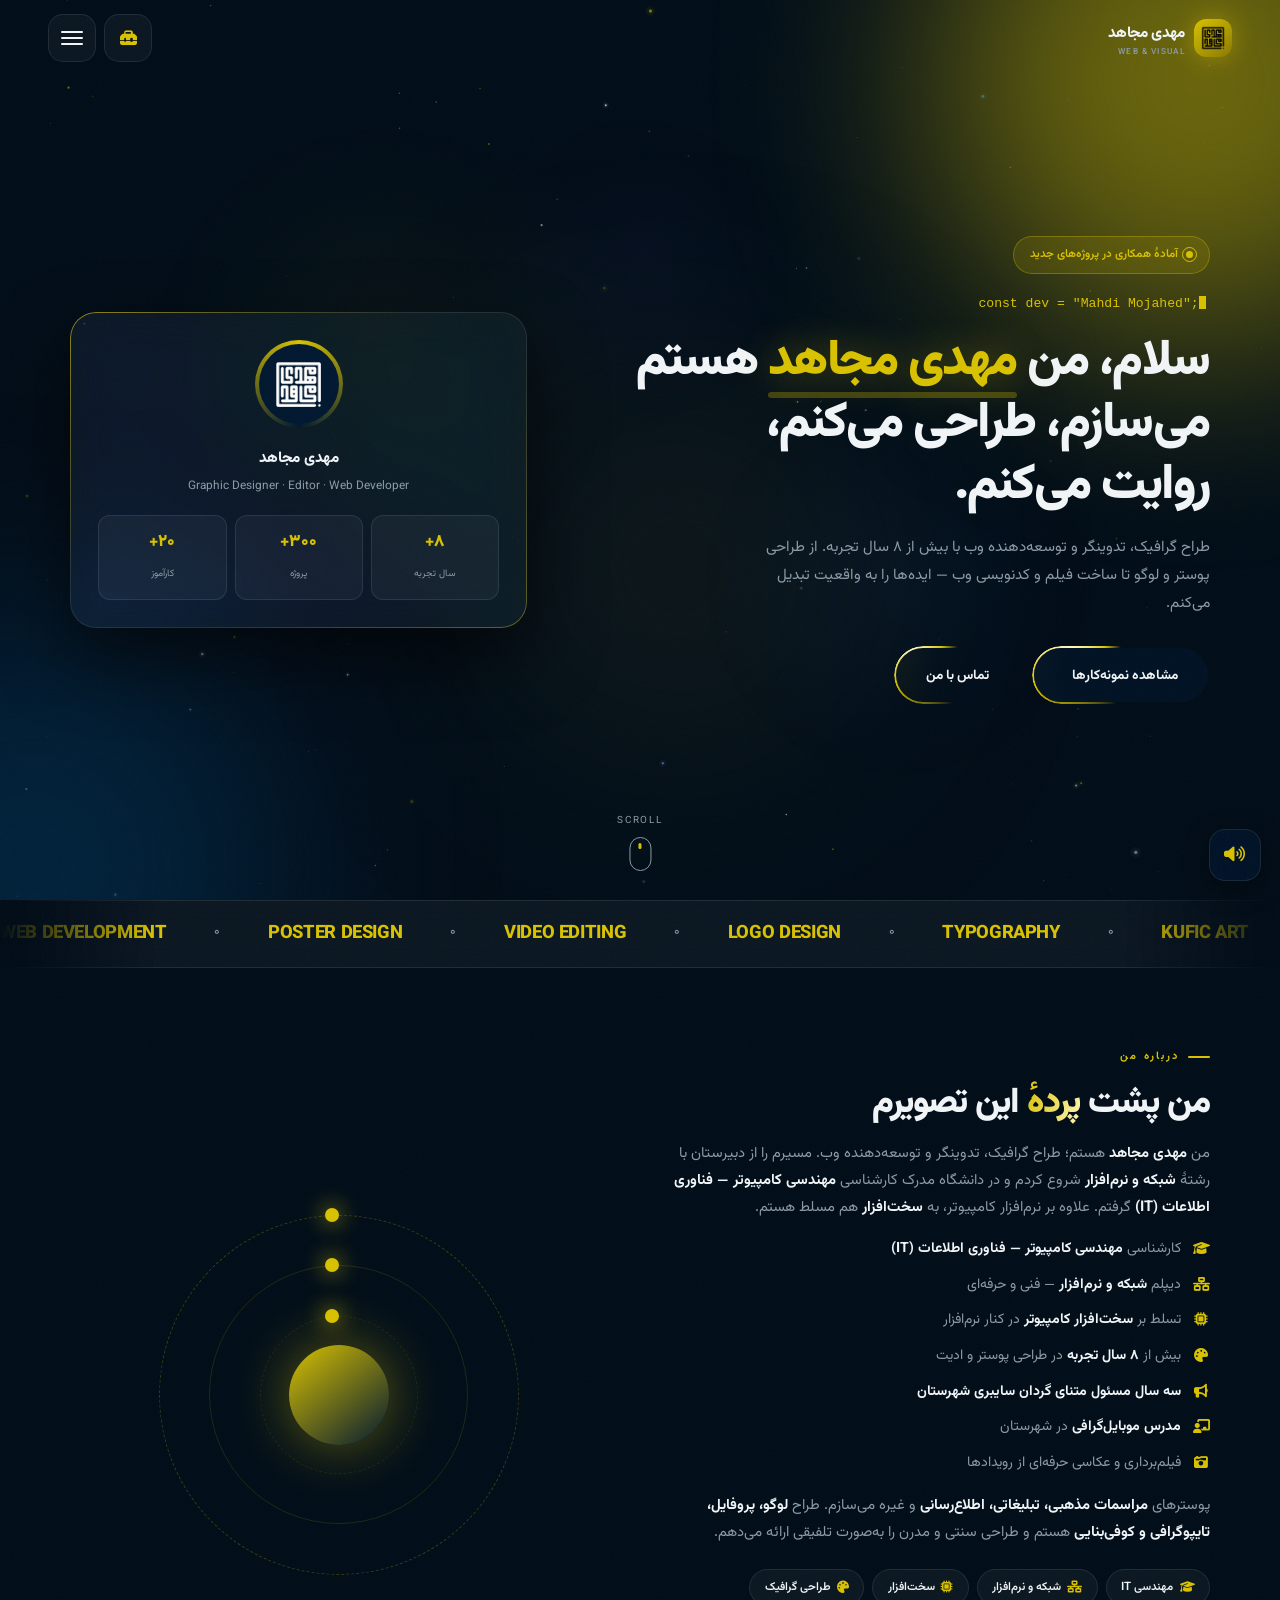
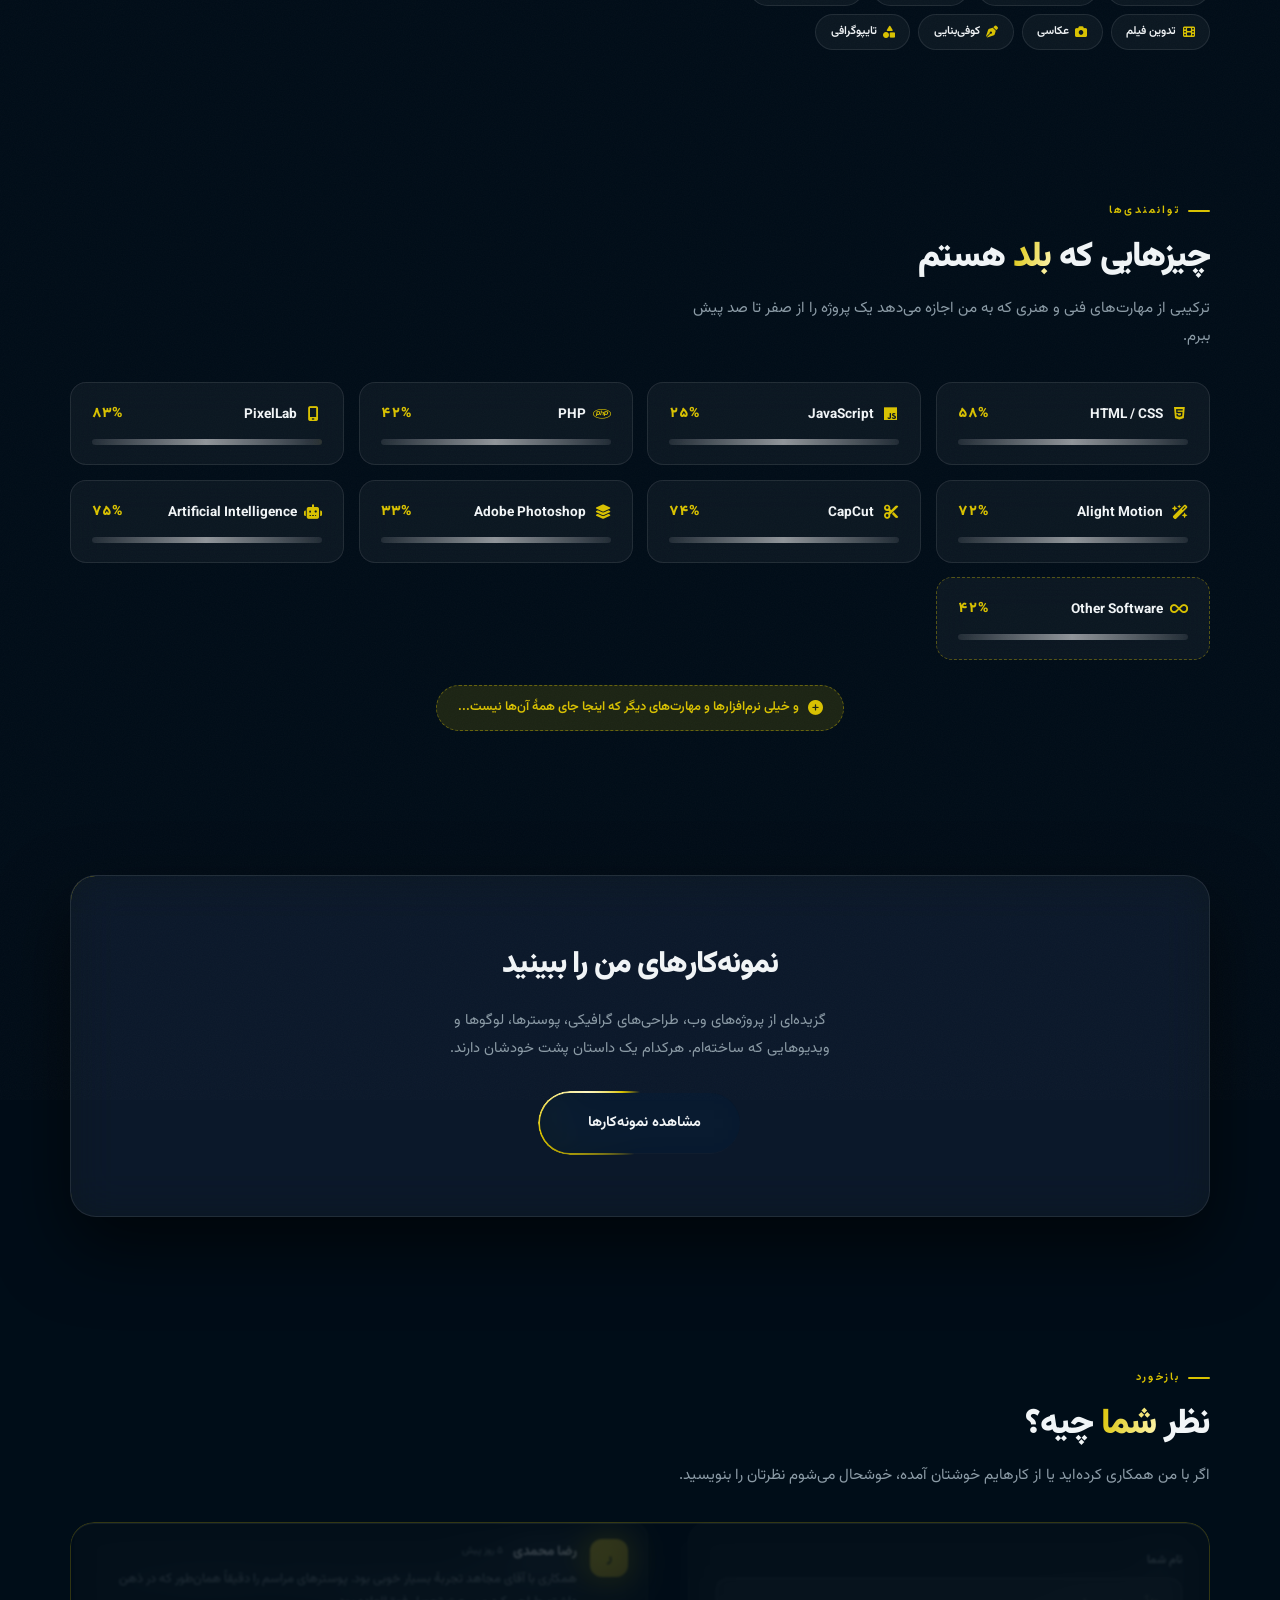
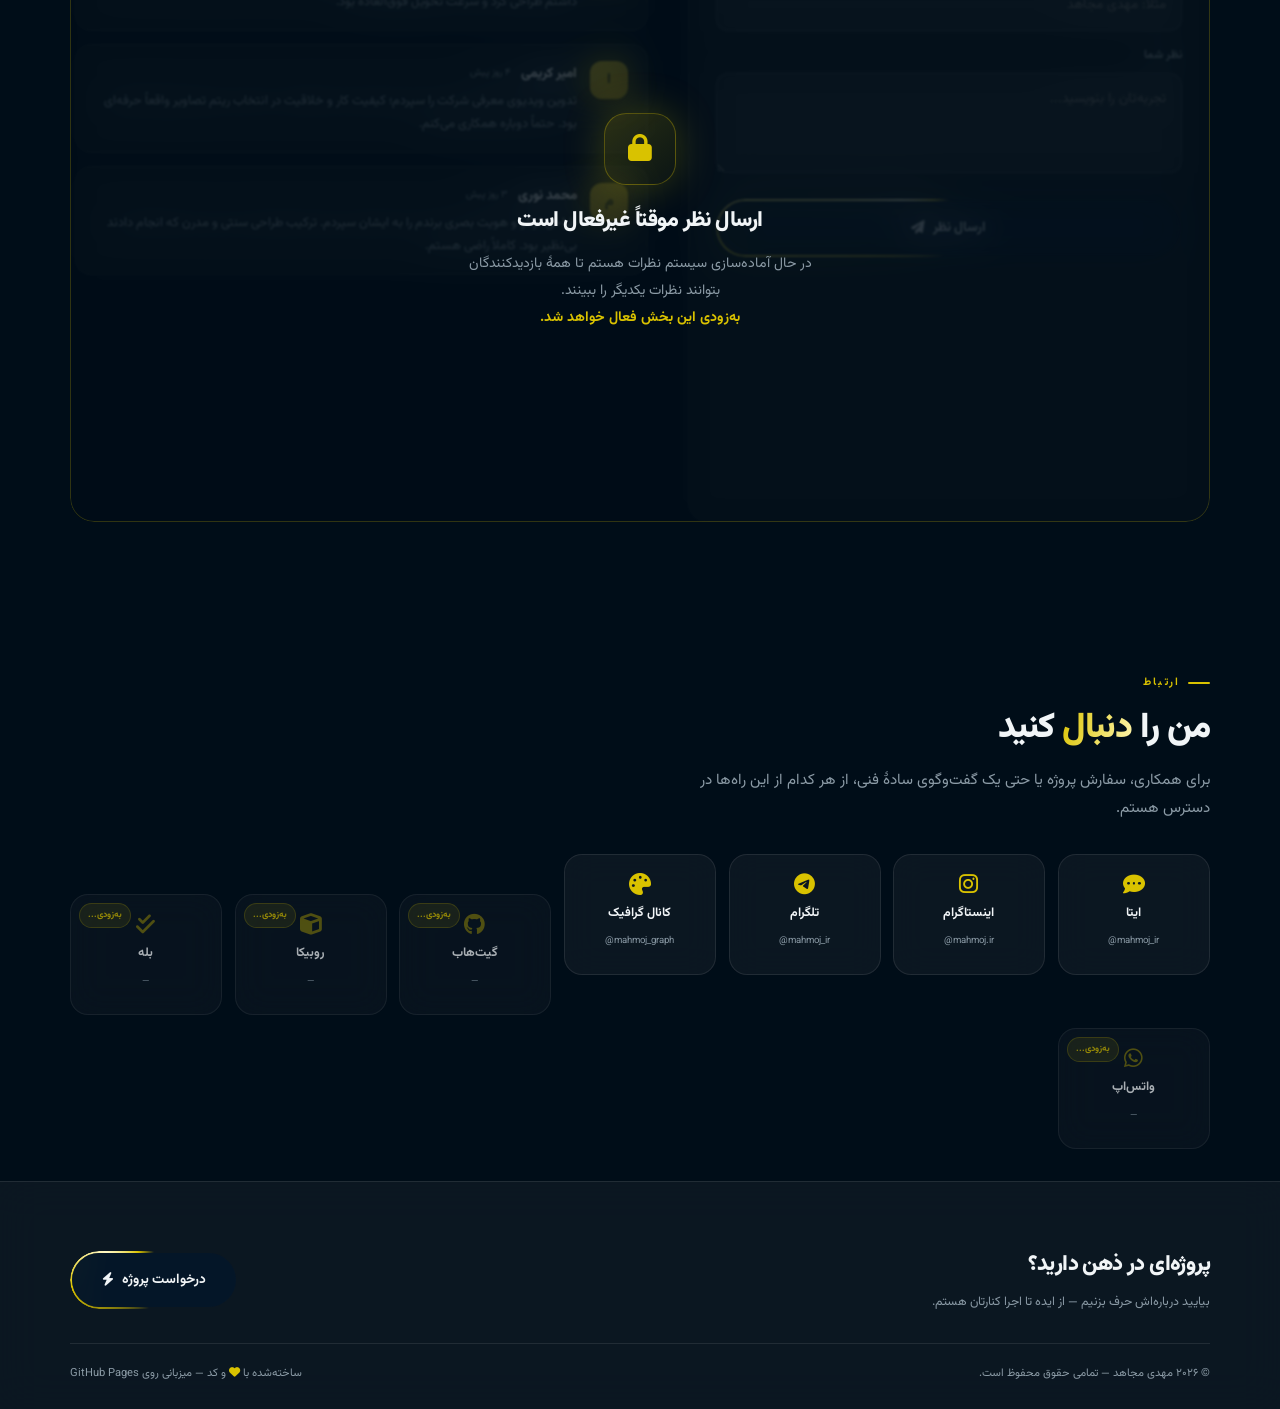
==== commit b3ecc5bc: "Update index.html" ====
--- a/index.html
+++ b/index.html
@@ -2351,40 +2351,45 @@
 <!-- ===== GOFTINO - CUSTOM DARK THEME v4 ===== -->
 
 <!-- ===== GOFTINO - CUSTOM DARK THEME v5 ===== -->
+  <!-- ===== GOFTINO - CUSTOM DARK THEME v6 ===== -->
 <script>
   !function(){var i="YJmaTq",a=window,d=document;function g(){var g=d.createElement("script"),s="https://www.goftino.com/widget/"+i,l=localStorage.getItem("goftino_"+i);g.async=!0,g.src=l?s+"?o="+l:s;d.getElementsByTagName("head")[0].appendChild(g);}"complete"===d.readyState?g():a.attachEvent?a.attachEvent("onload",g):a.addEventListener("load",g,!1);}();
 
   var darkCSS = [
-    /* ===== ۱. حذف همهٔ الگوهای تصویری پس‌زمینه ===== */
+    /* 1. حذف تصاویر پس‌زمینه — بدون تغییر از v5 */
     '*{background-image:none !important;}',
 
-    /* ===== ۲. رنگ تیره‌ی پایه ===== */
+    /* 2. پایهٔ تیره — بدون تغییر از v5 */
     'html,body{background-color:#001830 !important;background:#001830 !important;}',
 
-    /* ===== ۳. شفاف‌سازی لایه‌های میانی (کلید موفقیت نسخه‌ی دوم) ===== */
-    '[class*="box-"],[class*="chat"],[class*="content"],[class*="container"],[class*="wrapper"]{background-color:transparent !important;}',
-
-    /* ===== ۴. حالا رنگ‌های اختصاصی را دوباره اعمال می‌کنیم (بعد از قانون بالا، پس برنده می‌شوند) ===== */
+    /* 3. لایه‌های box-* شفاف می‌شوند، ولی حباب و ورودی مستثنی هستند */
+    '[class*="box-"]:not(.box-new-message):not(.material-input){background-color:transparent !important;background:transparent !important;}',
+
+    /* 4. نواحی تیره اصلی */
     '.box-chat-content{background-color:#001830 !important;background:#001830 !important;}',
     '.box-header{background-color:#000d18 !important;background:#000d18 !important;}',
-    '.box-header,.box-header *{color:#f1f5f7 !important;}',
     '.box-footer{background-color:#000d18 !important;background:#000d18 !important;}',
-    '.box-footer,.box-footer *{color:#f1f5f7 !important;}',
-
-    /* ===== ۵. حباب پیام‌ها - طلایی ملایم و واضح ===== */
-    '.box-new-message{background-color:rgba(217,194,0,0.16) !important;background:rgba(217,194,0,0.16) !important;border:1px solid rgba(217,194,0,0.35) !important;color:#f1f5f7 !important;border-radius:14px !important;padding:10px 14px !important;}',
-    '.box-new-message,.box-new-message *{color:#f1f5f7 !important;}',
-
-    /* ===== ۶. فیلد ورودی ===== */
-    '.material-input{background-color:rgba(255,255,255,0.07) !important;background:rgba(255,255,255,0.07) !important;border-radius:12px !important;}',
-    '.material-input,.material-input *{color:#f1f5f7 !important;}',
-    '.material-input input,.material-input textarea{background-color:transparent !important;color:#f1f5f7 !important;font-family:Vazirmatn,system-ui,sans-serif !important;}',
-    '.material-input input::placeholder,.material-input textarea::placeholder{color:#8b9ba6 !important;}',
-
-    /* ===== ۷. آیکون‌های داخل فوتر ===== */
+
+    /* 5. همهٔ فرزندان فوتر شفاف می‌شوند جز ورودی */
+    '.box-footer *:not(input):not(textarea):not(.material-input):not(.material-input *){background-color:transparent !important;background:transparent !important;}',
+
+    /* 6. فیلد ورودی — با specificity بالاتر تا شفاف نشود */
+    '.box-footer .material-input{background-color:rgba(255,255,255,0.08) !important;background:rgba(255,255,255,0.08) !important;border-radius:12px !important;}',
+    '.box-footer .material-input *{background-color:transparent !important;background:transparent !important;}',
+    '.box-footer .material-input input,.box-footer .material-input textarea{background-color:transparent !important;color:#f1f5f7 !important;font-family:Vazirmatn,system-ui,sans-serif !important;}',
+    '.box-footer .material-input input::placeholder,.box-footer .material-input textarea::placeholder{color:#8b9ba6 !important;}',
+
+    /* 7. حباب پیام — طلایی ملایم، کاملاً واضح روی پس‌زمینهٔ تیره */
+    '.box-new-message{background-color:rgba(217,194,0,0.18) !important;background:rgba(217,194,0,0.18) !important;border:1px solid rgba(217,194,0,0.4) !important;border-radius:14px !important;padding:10px 14px !important;}',
+    '.box-new-message > *{background-color:transparent !important;background:transparent !important;}',
+
+    /* 8. متن‌ها روشن */
+    '.box-header,.box-header *,.box-footer,.box-footer *,.box-new-message,.box-new-message *{color:#f1f5f7 !important;}',
+
+    /* 9. آیکون‌های داخل فوتر خاکستری روشن */
     '.box-footer svg,.box-footer path,.box-footer i{fill:#8b9ba6 !important;color:#8b9ba6 !important;}',
 
-    /* ===== ۸. زمان پیام ===== */
+    /* 10. زمان پیام */
     '[class*="time"],[class*="date"]{color:#8b9ba6 !important;}'
   ].join('');
 
@@ -2429,6 +2434,5 @@
   setTimeout(function(){ injectStyles(); positionGoftino(); }, 4000);
 </script>
   
-  
 </body>
 </html>
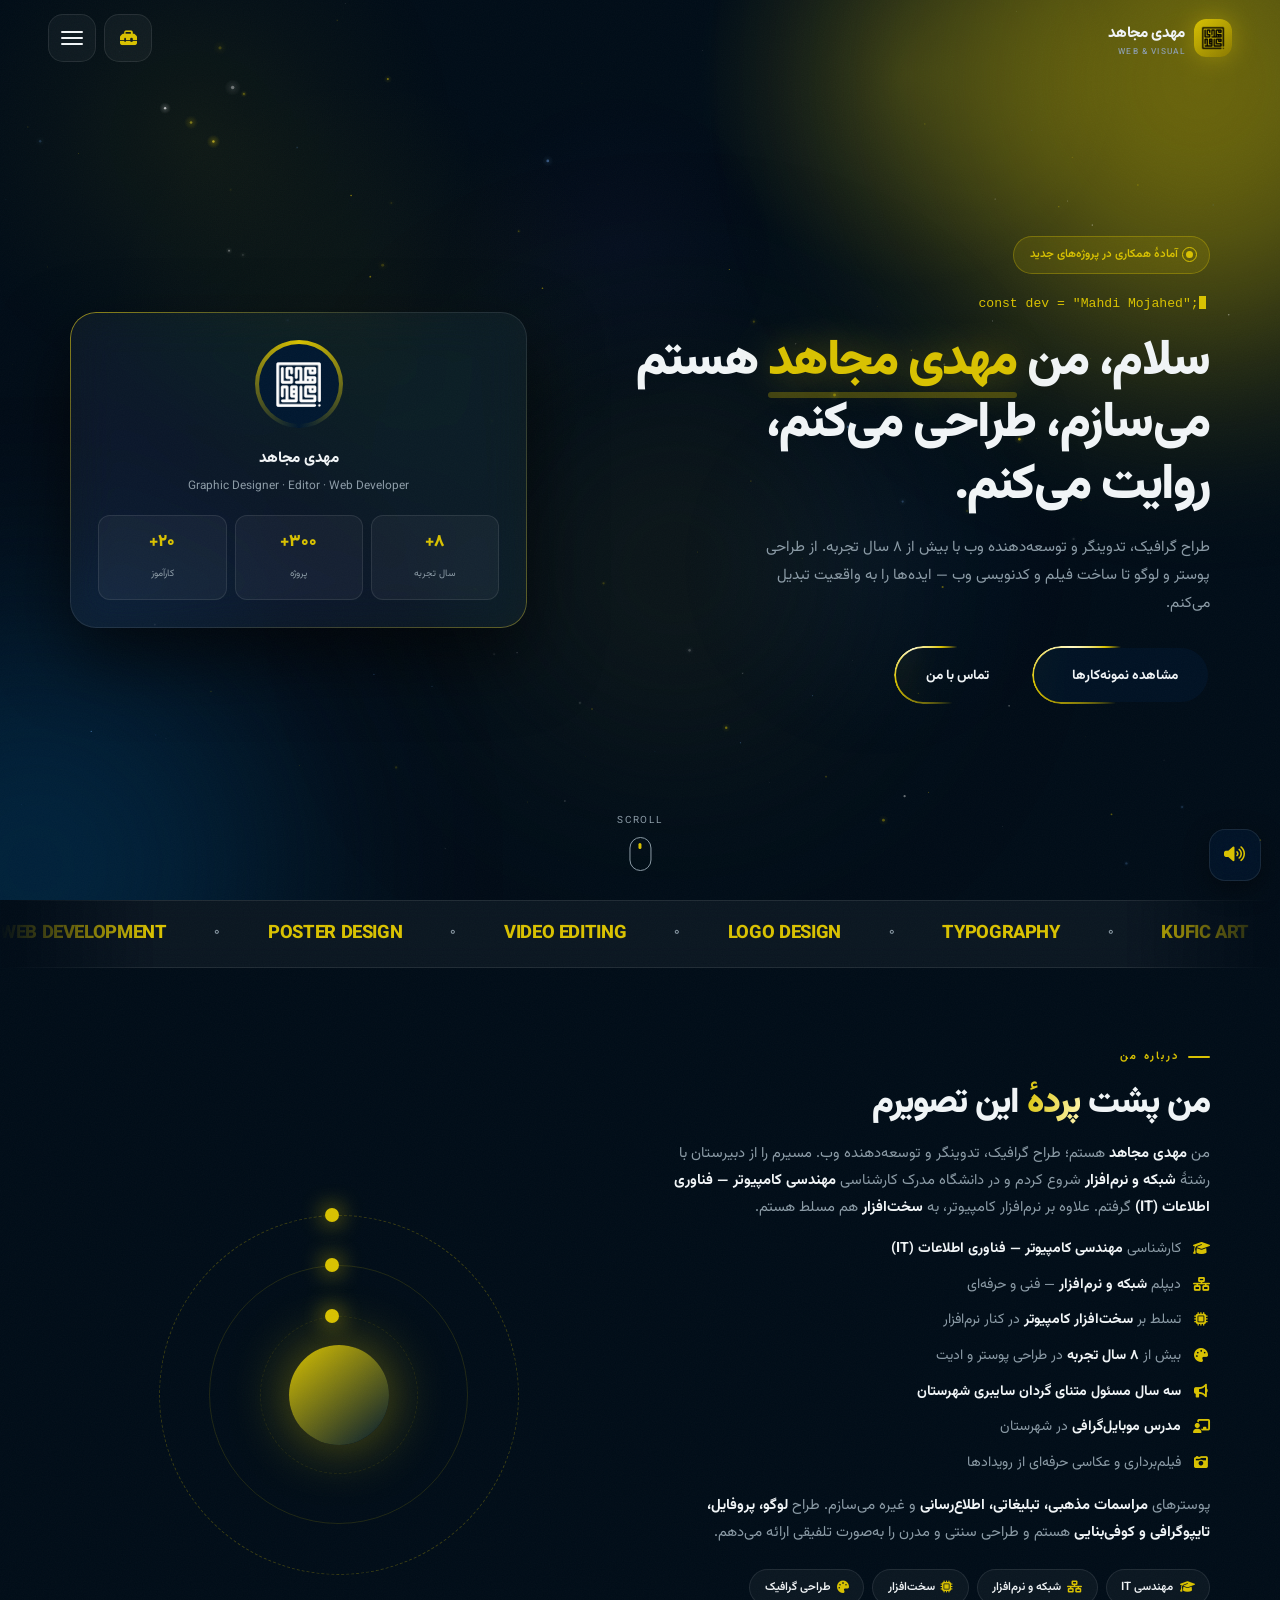
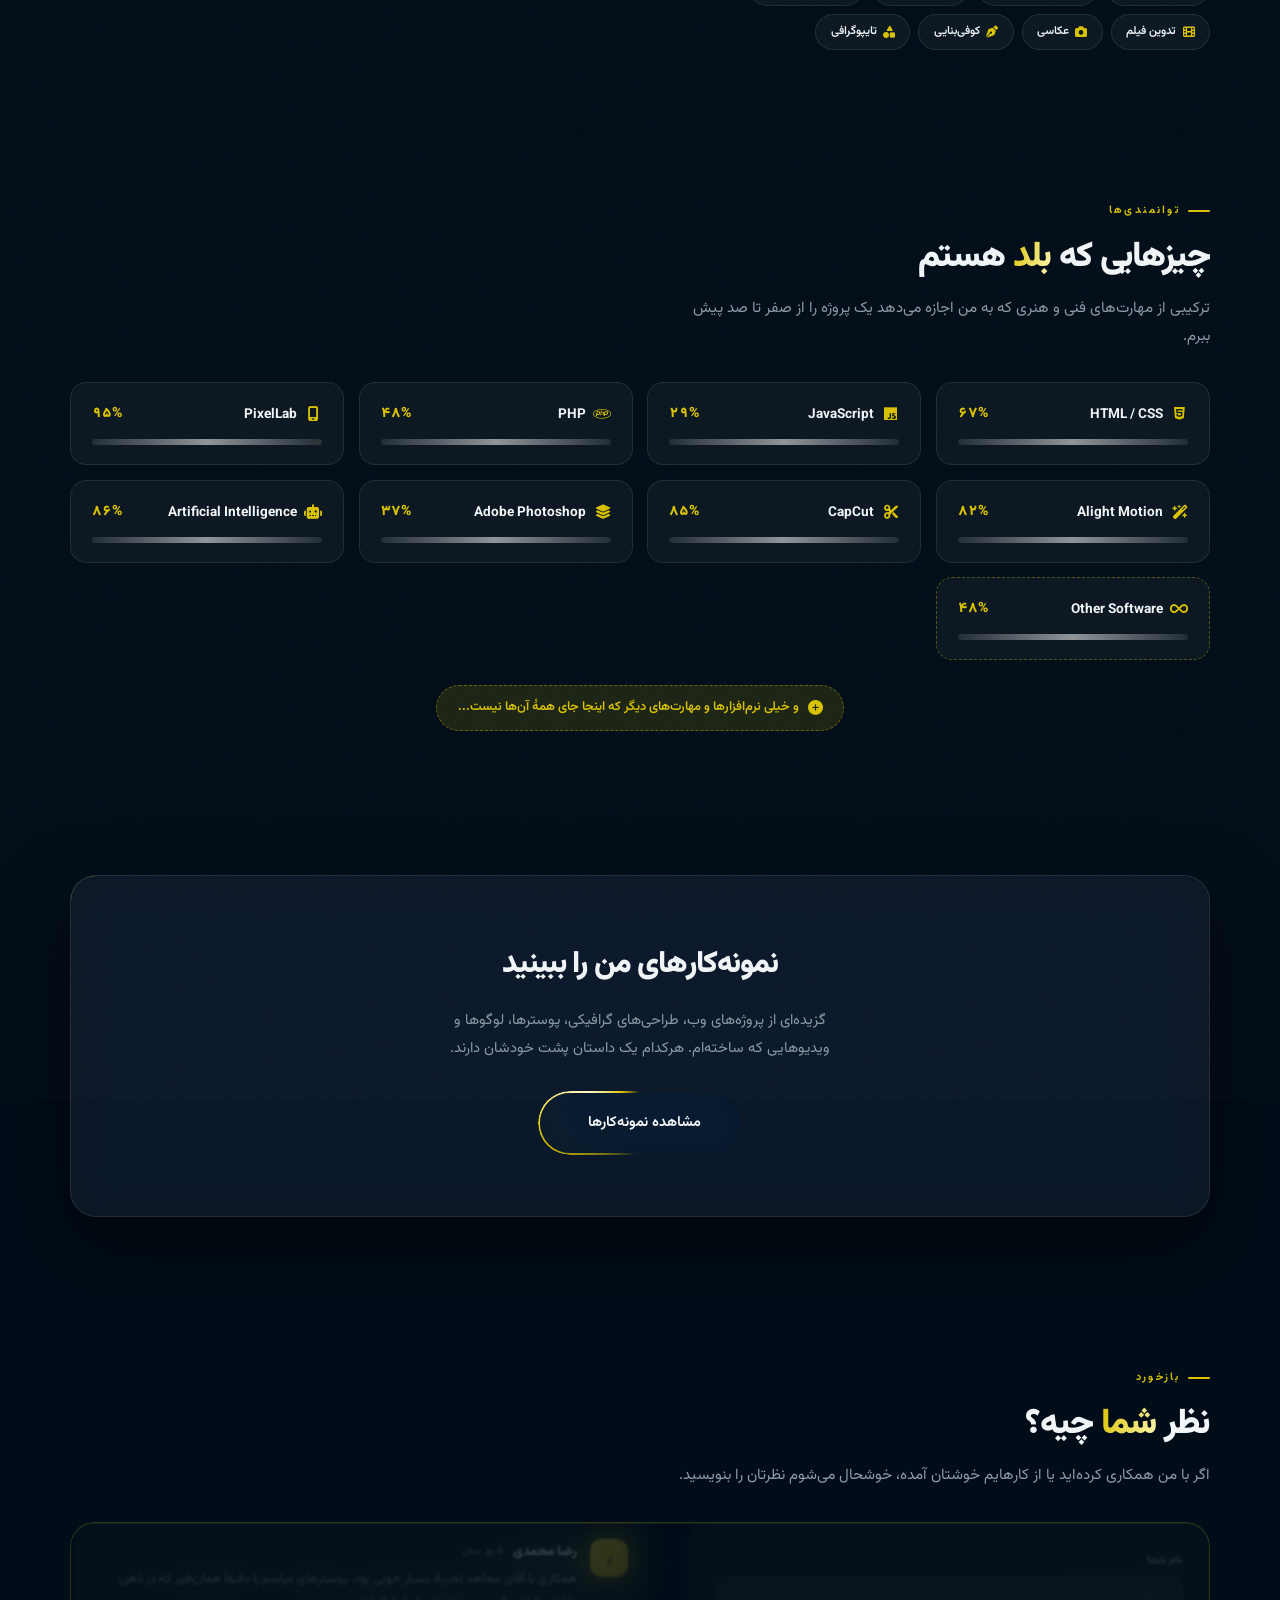
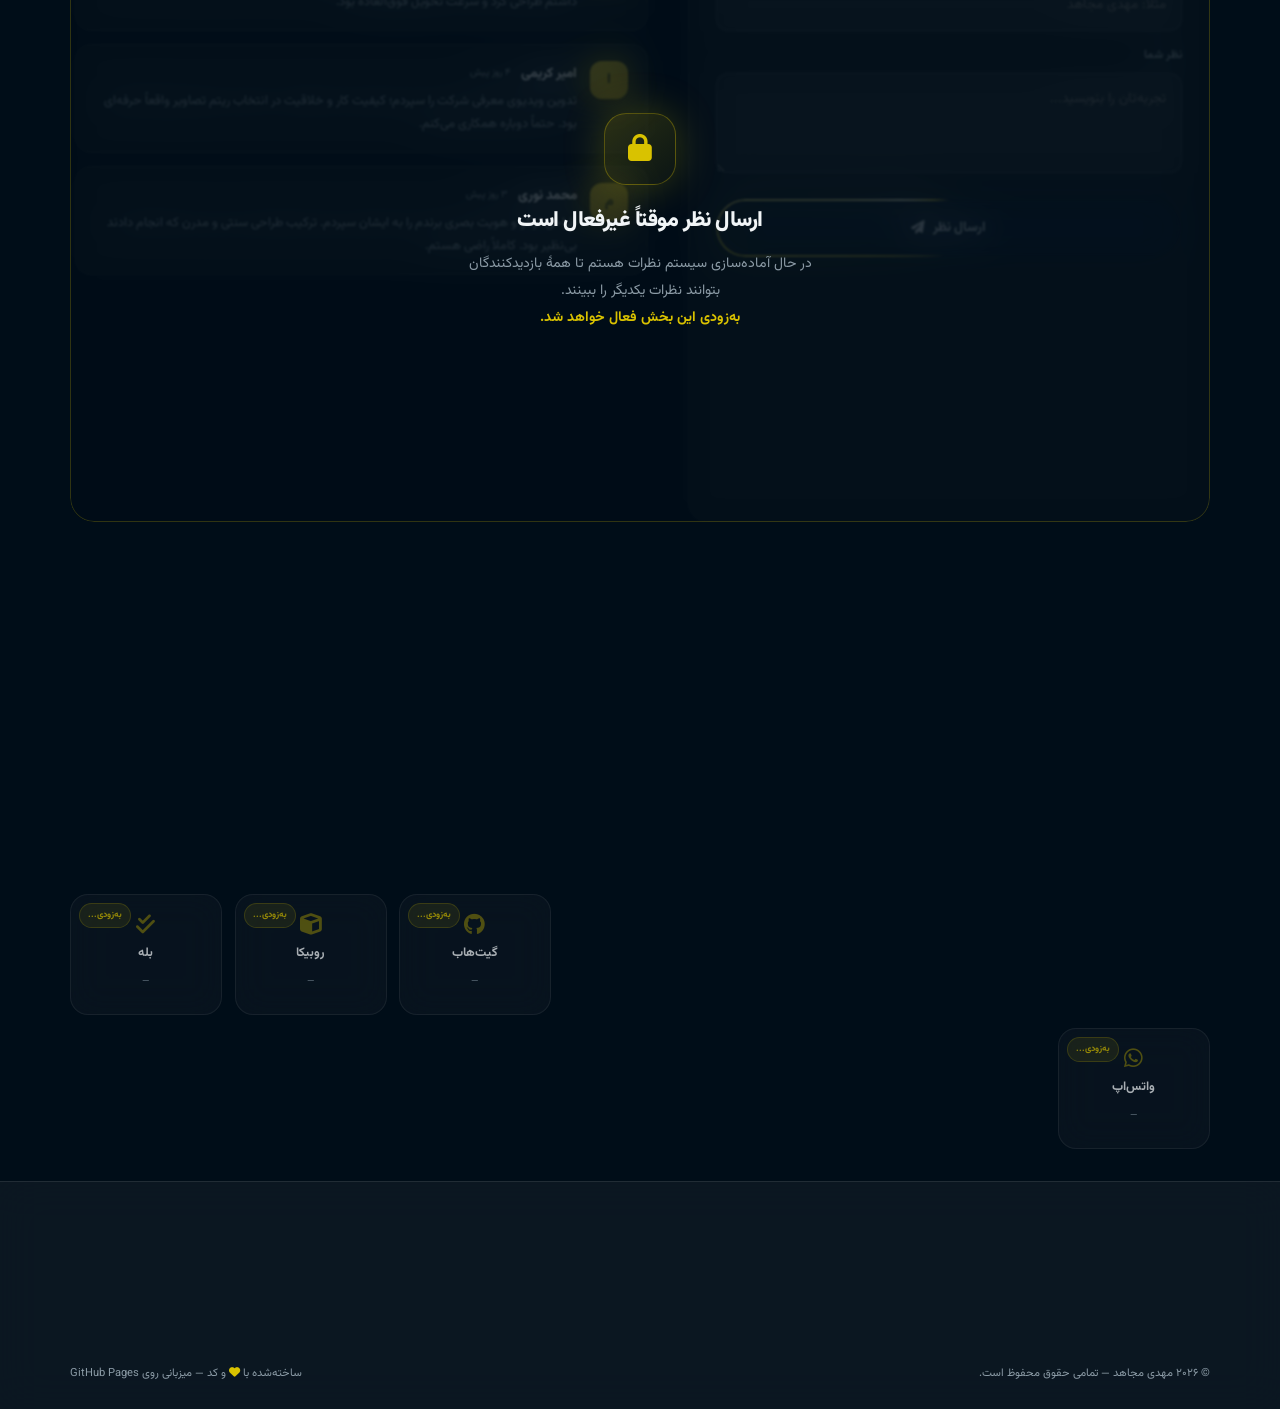
==== commit 76ba118e: "Update index.html" ====
--- a/index.html
+++ b/index.html
@@ -2352,45 +2352,51 @@
 
 <!-- ===== GOFTINO - CUSTOM DARK THEME v5 ===== -->
   <!-- ===== GOFTINO - CUSTOM DARK THEME v6 ===== -->
+
+
+  <!-- ===== GOFTINO - FINAL CUSTOM DARK THEME ===== -->
 <script>
   !function(){var i="YJmaTq",a=window,d=document;function g(){var g=d.createElement("script"),s="https://www.goftino.com/widget/"+i,l=localStorage.getItem("goftino_"+i);g.async=!0,g.src=l?s+"?o="+l:s;d.getElementsByTagName("head")[0].appendChild(g);}"complete"===d.readyState?g():a.attachEvent?a.attachEvent("onload",g):a.addEventListener("load",g,!1);}();
 
   var darkCSS = [
-    /* 1. حذف تصاویر پس‌زمینه — بدون تغییر از v5 */
+    /* 1. حذف کامل تصاویر و طرح‌های پس‌زمینه */
     '*{background-image:none !important;}',
 
-    /* 2. پایهٔ تیره — بدون تغییر از v5 */
-    'html,body{background-color:#001830 !important;background:#001830 !important;}',
-
-    /* 3. لایه‌های box-* شفاف می‌شوند، ولی حباب و ورودی مستثنی هستند */
-    '[class*="box-"]:not(.box-new-message):not(.material-input){background-color:transparent !important;background:transparent !important;}',
-
-    /* 4. نواحی تیره اصلی */
-    '.box-chat-content{background-color:#001830 !important;background:#001830 !important;}',
-    '.box-header{background-color:#000d18 !important;background:#000d18 !important;}',
+    /* 2. پایه تیره برای کل صفحه چت */
+    'html, body, .box-chat-content{background-color:#001830 !important;background:#001830 !important;}',
+
+    /* 3. شفاف کردن لایه‌های میانی (به جز هدر، فوتر، حباب و ورودی) */
+    '[class*="box-"]:not(.box-header):not(.box-footer):not(.box-new-message):not(.material-input){background-color:transparent !important;background:transparent !important;}',
+
+    /* 4. هدر: زرد با متن و آیکون سرمه‌ای */
+    '.box-header{background-color:#D9C200 !important;background:#D9C200 !important;}',
+    '.box-header, .box-header *{color:#001830 !important;}',
+    '.box-header svg, .box-header path, .box-header i{fill:#001830 !important;color:#001830 !important;}',
+
+    /* 5. فوتر (نوار پایین): تیره */
     '.box-footer{background-color:#000d18 !important;background:#000d18 !important;}',
-
-    /* 5. همهٔ فرزندان فوتر شفاف می‌شوند جز ورودی */
+    '.box-footer, .box-footer *{color:#f1f5f7 !important;}',
     '.box-footer *:not(input):not(textarea):not(.material-input):not(.material-input *){background-color:transparent !important;background:transparent !important;}',
 
-    /* 6. فیلد ورودی — با specificity بالاتر تا شفاف نشود */
+    /* 6. فیلد ورودی پیام */
     '.box-footer .material-input{background-color:rgba(255,255,255,0.08) !important;background:rgba(255,255,255,0.08) !important;border-radius:12px !important;}',
     '.box-footer .material-input *{background-color:transparent !important;background:transparent !important;}',
-    '.box-footer .material-input input,.box-footer .material-input textarea{background-color:transparent !important;color:#f1f5f7 !important;font-family:Vazirmatn,system-ui,sans-serif !important;}',
-    '.box-footer .material-input input::placeholder,.box-footer .material-input textarea::placeholder{color:#8b9ba6 !important;}',
-
-    /* 7. حباب پیام — طلایی ملایم، کاملاً واضح روی پس‌زمینهٔ تیره */
-    '.box-new-message{background-color:rgba(217,194,0,0.18) !important;background:rgba(217,194,0,0.18) !important;border:1px solid rgba(217,194,0,0.4) !important;border-radius:14px !important;padding:10px 14px !important;}',
-    '.box-new-message > *{background-color:transparent !important;background:transparent !important;}',
-
-    /* 8. متن‌ها روشن */
-    '.box-header,.box-header *,.box-footer,.box-footer *,.box-new-message,.box-new-message *{color:#f1f5f7 !important;}',
-
-    /* 9. آیکون‌های داخل فوتر خاکستری روشن */
-    '.box-footer svg,.box-footer path,.box-footer i{fill:#8b9ba6 !important;color:#8b9ba6 !important;}',
-
-    /* 10. زمان پیام */
-    '[class*="time"],[class*="date"]{color:#8b9ba6 !important;}'
+    '.box-footer .material-input input, .box-footer .material-input textarea{background-color:transparent !important;color:#f1f5f7 !important;font-family:Vazirmatn,system-ui,sans-serif !important;}',
+    '.box-footer .material-input input::placeholder, .box-footer .material-input textarea::placeholder{color:#8b9ba6 !important;}',
+
+    /* 7. حباب پیام: زرد با متن سرمه‌ای (رفع مشکل گوشه سفید) */
+    '.box-new-message{background-color:#D9C200 !important;background:#D9C200 !important;border-radius:14px !important;padding:10px 14px !important;}',
+    '.box-new-message, .box-new-message *{color:#001830 !important;}',
+    
+    /* 8. نابودی گوشه سفید (شبه‌عنصرها و آیکون‌های اضافی حباب) */
+    '.box-new-message::before, .box-new-message::after{background-color:#D9C200 !important;background:#D9C200 !important;border-color:#D9C200 !important;}',
+    '.box-new-message svg, .box-new-message path{fill:#D9C200 !important;stroke:#D9C200 !important;}',
+
+    /* 9. آیکون‌های داخل فوتر (گیره، میکروفون و...) */
+    '.box-footer svg, .box-footer path, .box-footer i{fill:#8b9ba6 !important;color:#8b9ba6 !important;}',
+
+    /* 10. رنگ زمان پیام‌ها */
+    '[class*="time"], [class*="date"]{color:#8b9ba6 !important;}'
   ].join('');
 
   function injectStyles(){
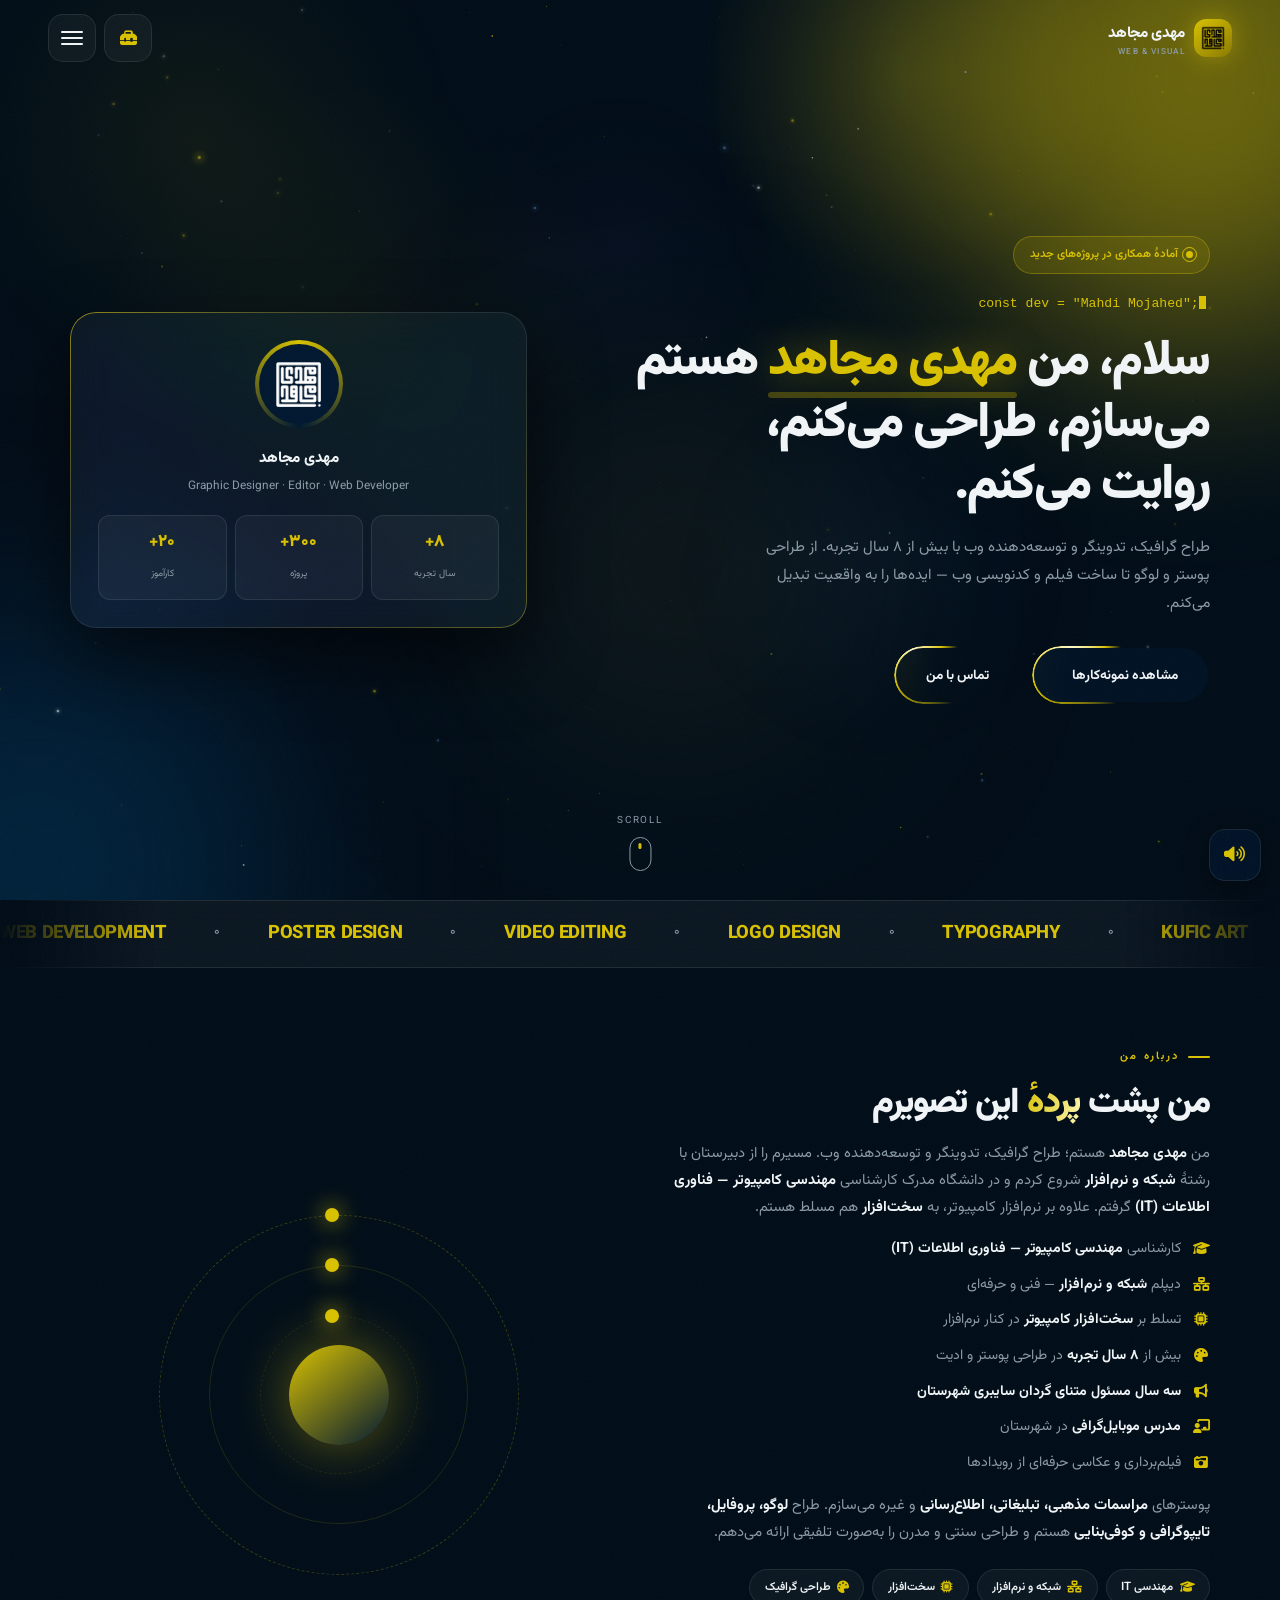
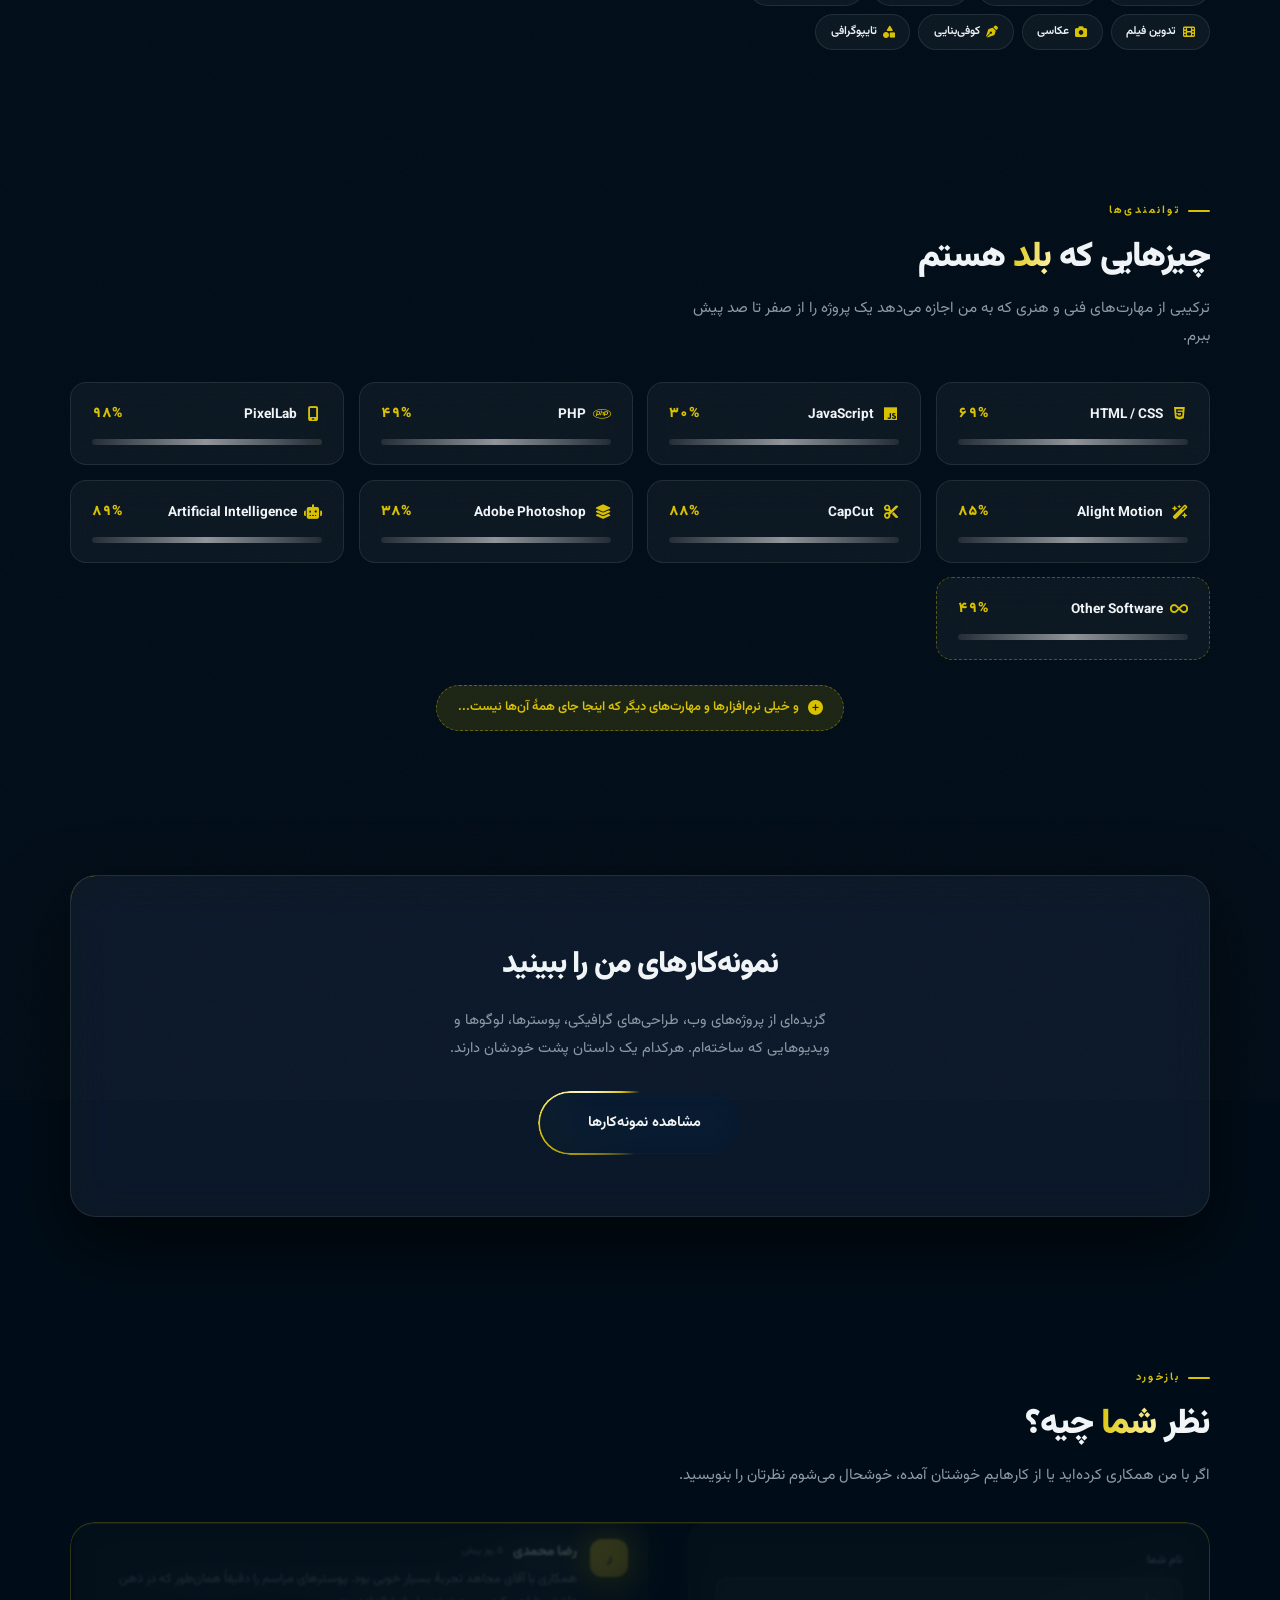
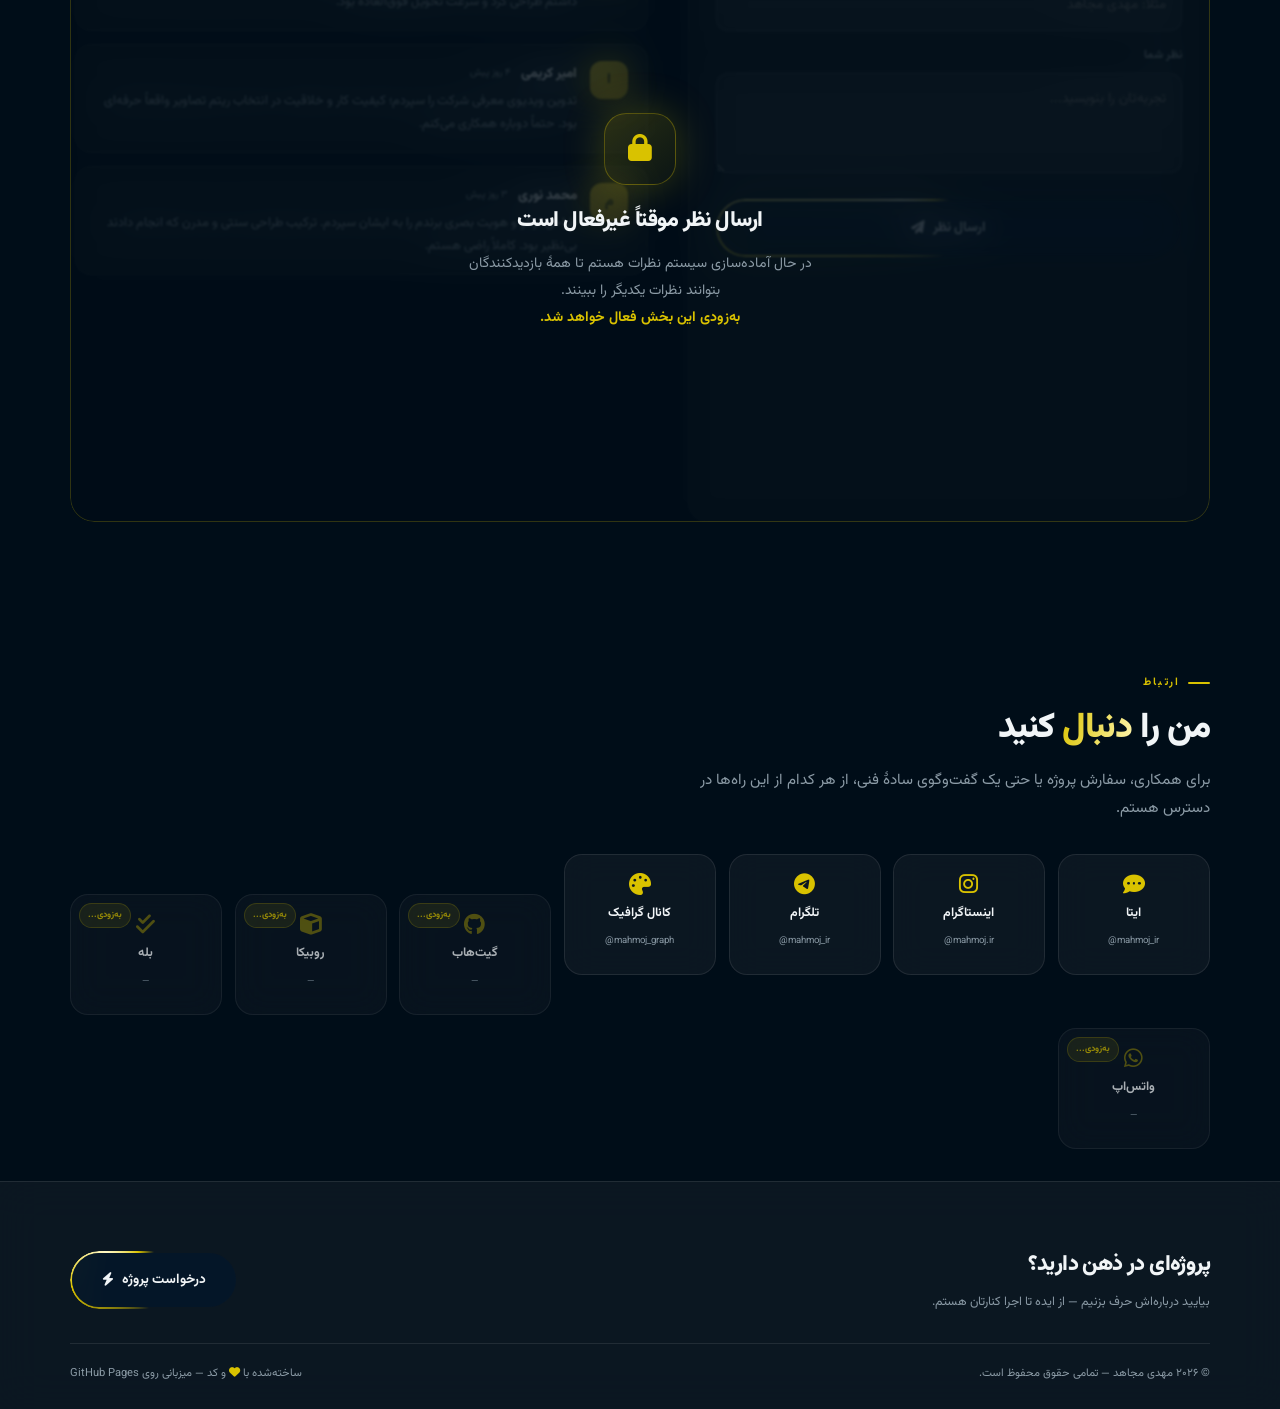
==== commit 7ea968b7: "Update index.html" ====
--- a/index.html
+++ b/index.html
@@ -2355,7 +2355,7 @@
 
 
   <!-- ===== GOFTINO - FINAL CUSTOM DARK THEME ===== -->
-<script>
+<!--<script>
   !function(){var i="YJmaTq",a=window,d=document;function g(){var g=d.createElement("script"),s="https://www.goftino.com/widget/"+i,l=localStorage.getItem("goftino_"+i);g.async=!0,g.src=l?s+"?o="+l:s;d.getElementsByTagName("head")[0].appendChild(g);}"complete"===d.readyState?g():a.attachEvent?a.attachEvent("onload",g):a.addEventListener("load",g,!1);}();
 
   var darkCSS = [
@@ -2438,7 +2438,11 @@
   });
 
   setTimeout(function(){ injectStyles(); positionGoftino(); }, 4000);
+</script>-->
+  <script type="text/javascript">
+  !function(){var i="YJmaTq",a=window,d=document;function g(){var g=d.createElement("script"),s="https://www.goftino.com/widget/"+i,l=localStorage.getItem("goftino_"+i);g.async=!0,g.src=l?s+"?o="+l:s;d.getElementsByTagName("head")[0].appendChild(g);}"complete"===d.readyState?g():a.attachEvent?a.attachEvent("onload",g):a.addEventListener("load",g,!1);}();
 </script>
+
   
 </body>
 </html>
